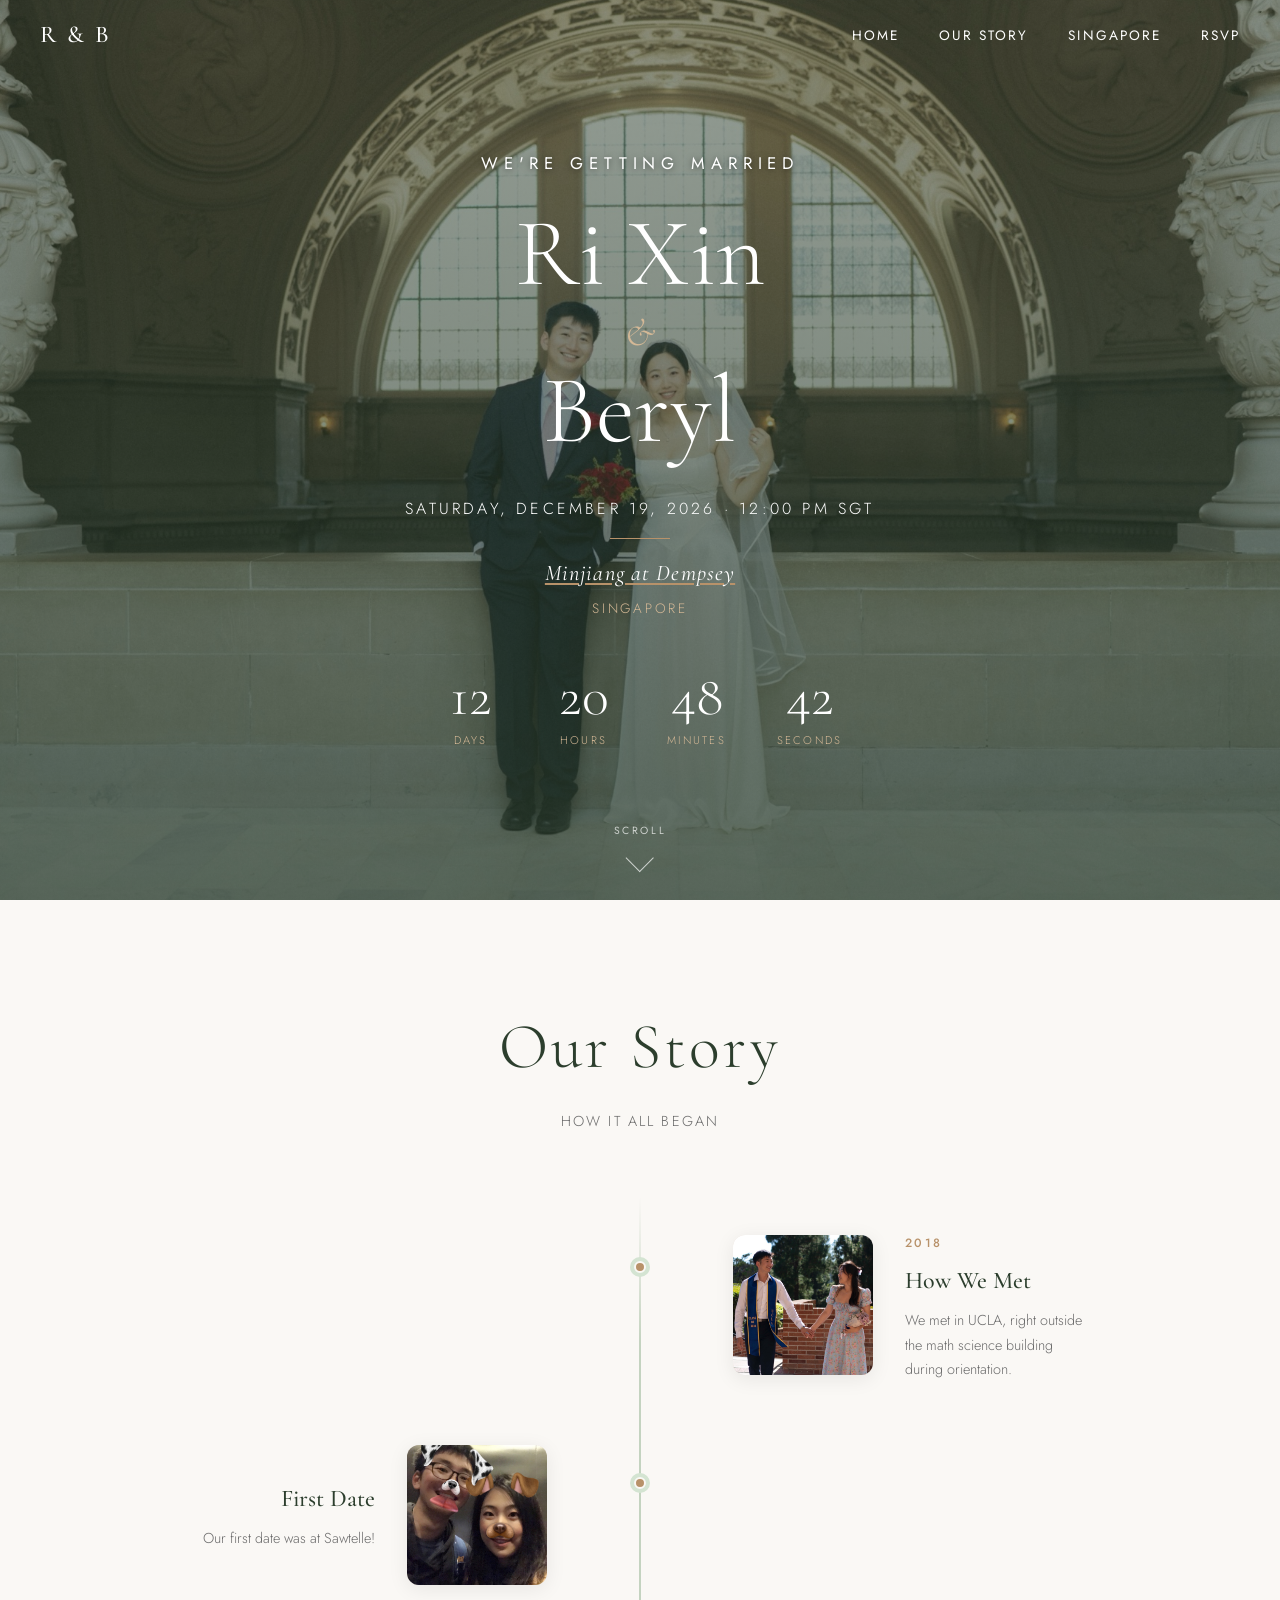
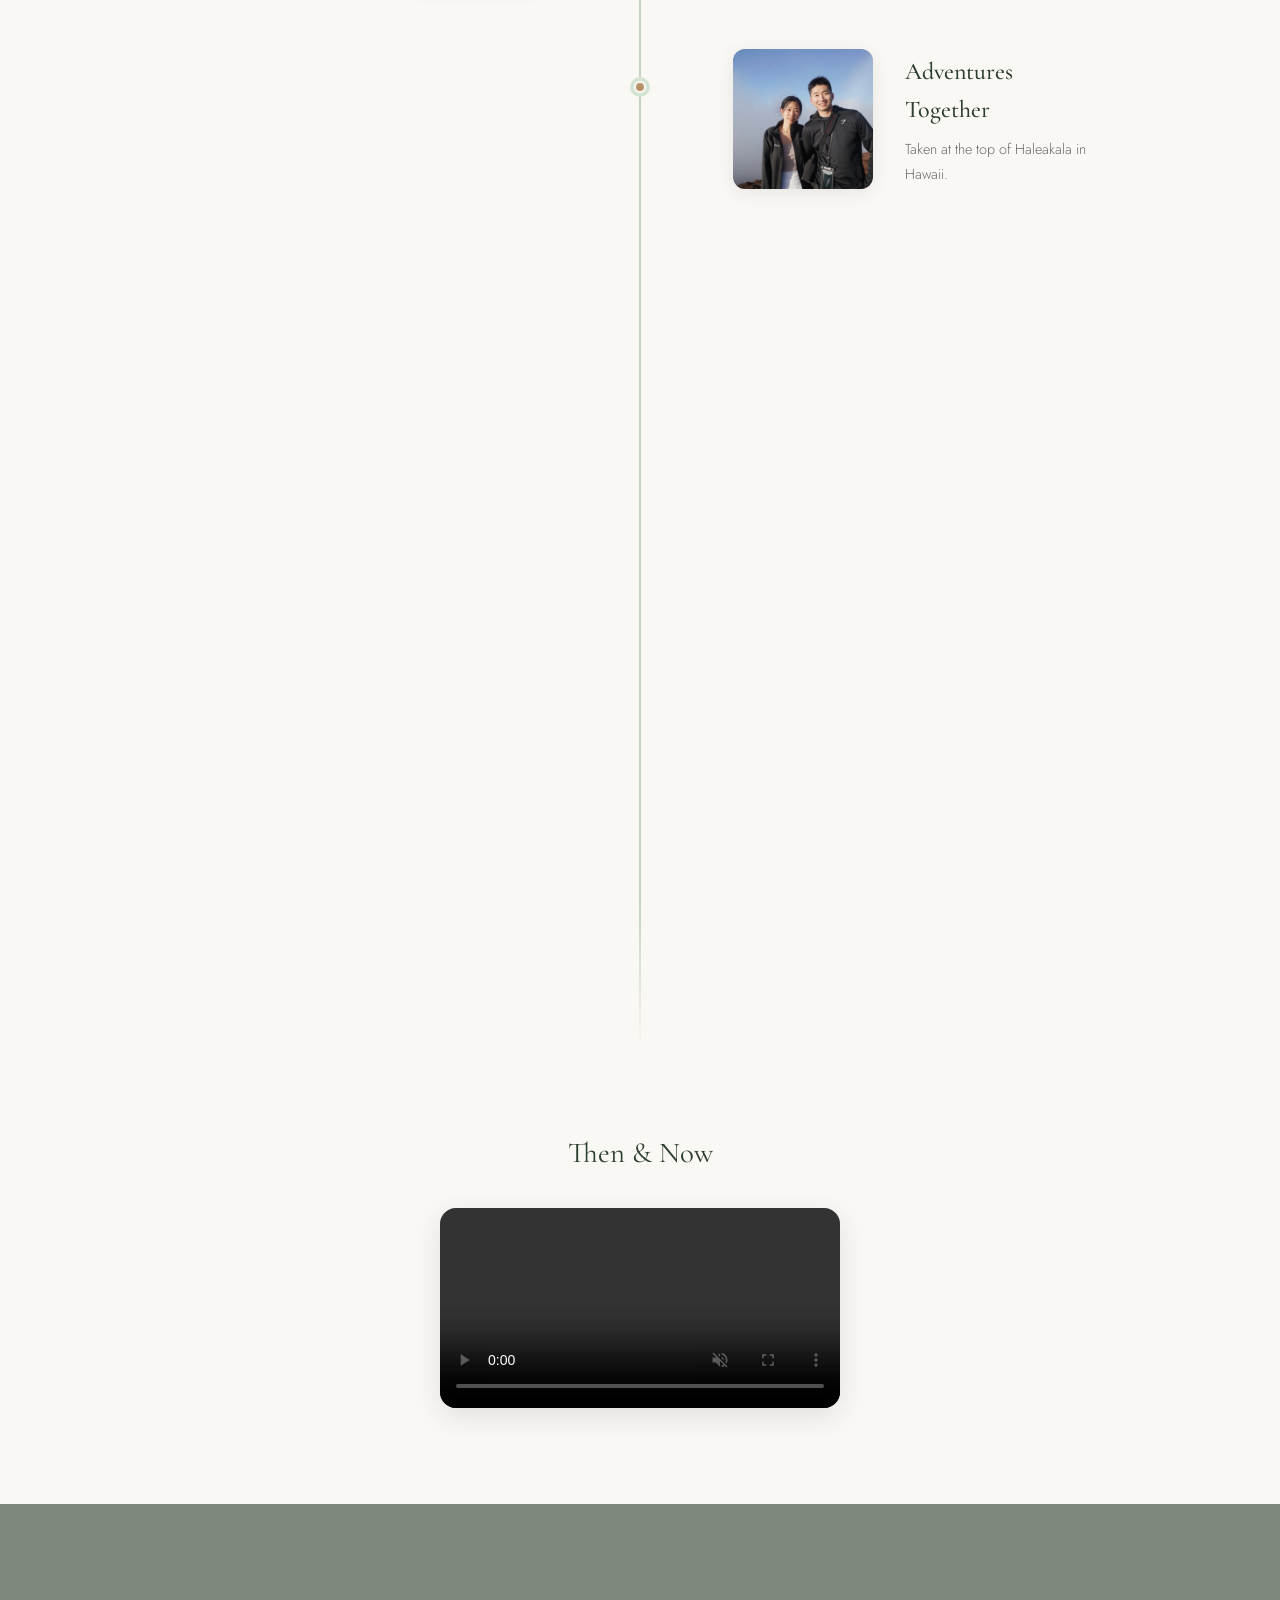
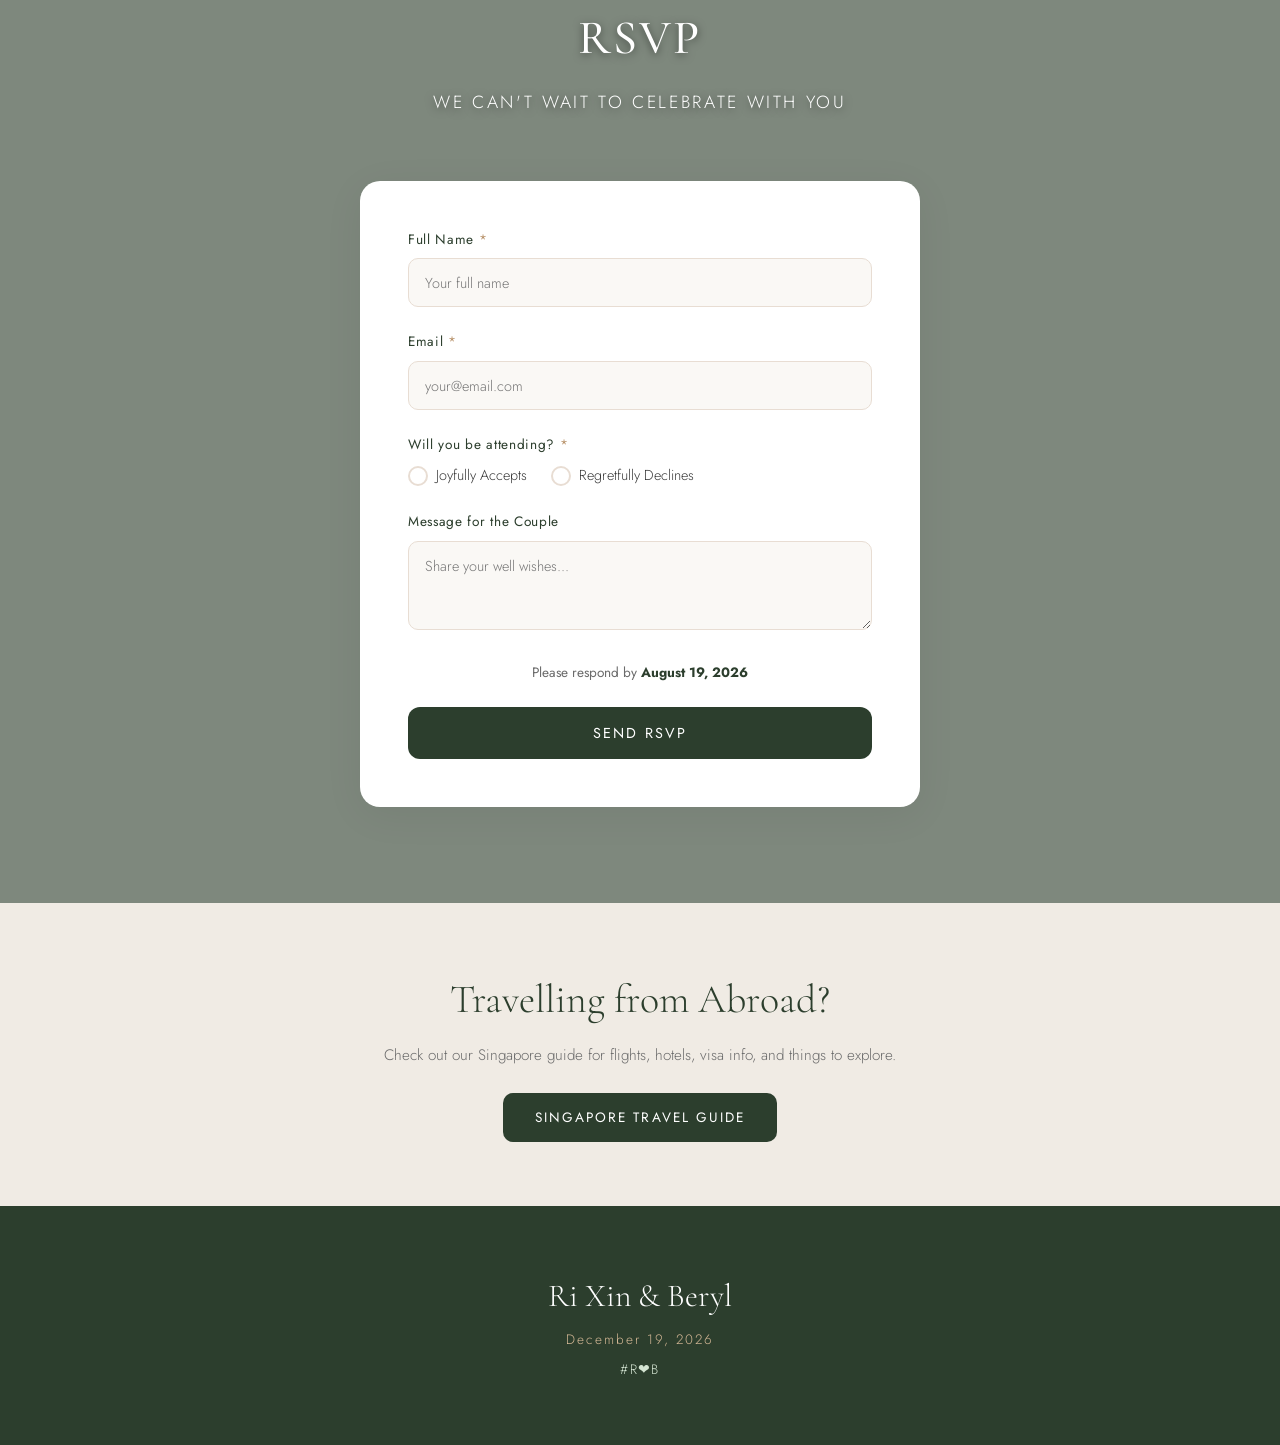
==== index.html @ 73881abf "Add Singapore travel guide page for international guests New dedicated guide page with getting there" ====
<!DOCTYPE html>
<html lang="en">
<head>
  <meta charset="UTF-8">
  <meta name="viewport" content="width=device-width, initial-scale=1.0">
  <title>R ❤ B</title>
  <meta name="description" content="Join us to celebrate our wedding on December 19, 2026 at Minjiang at Dempsey, Singapore.">
  <link rel="preconnect" href="https://fonts.googleapis.com">
  <link rel="preconnect" href="https://fonts.gstatic.com" crossorigin>
  <link href="https://fonts.googleapis.com/css2?family=Cormorant+Garamond:ital,wght@0,300;0,400;0,500;0,600;0,700;1,300;1,400;1,500&family=Jost:wght@300;400;500&display=swap" rel="stylesheet">
  <link rel="stylesheet" href="styles.css">
</head>
<body>

  <!-- Navigation -->
  <nav class="nav" id="nav">
    <div class="nav-inner">
      <a href="#hero" class="nav-logo">R &amp; B</a>
      <button class="nav-toggle" id="navToggle" aria-label="Toggle menu">
        <span></span><span></span><span></span>
      </button>
      <ul class="nav-links" id="navLinks">
        <li><a href="#hero">Home</a></li>
        <li><a href="#story">Our Story</a></li>
        <li><a href="singapore.html">Singapore</a></li>
        <li><a href="#rsvp">RSVP</a></li>
      </ul>
    </div>
  </nav>

  <!-- Section 1: Hero -->
  <section class="hero" id="hero">
    <div class="hero-bg"></div>
    <div class="hero-overlay"></div>
    <div class="hero-content">
      <p class="hero-subtitle fade-in">We're getting married</p>
      <h1 class="hero-names fade-in delay-1">
        <span class="name">Ri Xin</span>
        <span class="ampersand">&amp;</span>
        <span class="name">Beryl</span>
      </h1>
      <div class="hero-details fade-in delay-2">
        <p class="hero-date">Saturday, December 19, 2026 · 12:00 PM SGT</p>
        <div class="hero-divider"></div>
        <p class="hero-venue"><a href="https://maps.google.com/?q=Minjiang+at+Dempsey+Singapore" target="_blank" rel="noopener noreferrer">Minjiang at Dempsey</a></p>
        <p class="hero-location">Singapore</p>
      </div>
      <div class="countdown fade-in delay-3" id="countdown">
        <div class="countdown-item">
          <span class="countdown-number" id="days">000</span>
          <span class="countdown-label">Days</span>
        </div>
        <div class="countdown-item">
          <span class="countdown-number" id="hours">00</span>
          <span class="countdown-label">Hours</span>
        </div>
        <div class="countdown-item">
          <span class="countdown-number" id="minutes">00</span>
          <span class="countdown-label">Minutes</span>
        </div>
        <div class="countdown-item">
          <span class="countdown-number" id="seconds">00</span>
          <span class="countdown-label">Seconds</span>
        </div>
      </div>
    </div>
    <a href="#story" class="scroll-indicator" aria-label="Scroll down">
      <span class="scroll-text">Scroll</span>
      <span class="scroll-arrow"></span>
    </a>
  </section>

  <!-- Section 2: Our Story Timeline -->
  <section class="story" id="story">
    <div class="section-header">
      <h2 class="section-title reveal">Our Story</h2>
      <p class="section-subtitle reveal">How it all began</p>
    </div>

    <div class="timeline">
      <!-- Timeline Item 1 -->
      <div class="timeline-item reveal">
        <div class="timeline-dot"></div>
        <div class="timeline-content">
          <div class="timeline-photo">
            <div class="photo-placeholder">
              <a href="images/large/how-we-met.jpeg" class="lightbox-trigger"><img src="images/large/how-we-met.jpeg" alt="How we met at UCLA"></a>
              <span class="placeholder-text">Your Photo</span>
            </div>
          </div>
          <div class="timeline-text">
            <span class="timeline-date">2018</span>
            <h3>How We Met</h3>
            <p>We met in UCLA, right outside the math science building during orientation.</p>
          </div>
        </div>
      </div>

      <!-- Timeline Item 2 -->
      <div class="timeline-item reveal">
        <div class="timeline-dot"></div>
        <div class="timeline-content">
          <div class="timeline-photo">
            <div class="photo-placeholder">
              <a href="images/large/first-date.jpg" class="lightbox-trigger"><img src="images/large/first-date.jpg" alt="First date"></a>
              <span class="placeholder-text">Your Photo</span>
            </div>
          </div>
          <div class="timeline-text">
            <h3>First Date</h3>
            <p>Our first date was at Sawtelle!</p>
          </div>
        </div>
      </div>

      <!-- Timeline Item 3 -->
      <div class="timeline-item reveal">
        <div class="timeline-dot"></div>
        <div class="timeline-content">
          <div class="timeline-photo">
            <div class="photo-placeholder">
              <a href="images/large/adventures-together.jpg" class="lightbox-trigger"><img src="images/large/adventures-together.jpg" alt="Adventures together"></a>
              <span class="placeholder-text">Your Photo</span>
            </div>
          </div>
          <div class="timeline-text">
            <h3>Adventures Together</h3>
            <p>Taken at the top of Haleakala in Hawaii.</p>
          </div>
        </div>
      </div>

      <!-- Timeline Item 4 -->
      <div class="timeline-item reveal">
        <div class="timeline-dot"></div>
        <div class="timeline-content">
          <div class="timeline-photo">
            <div class="photo-placeholder">
              <a href="images/large/game-day.jpeg" class="lightbox-trigger"><img src="images/large/game-day.jpeg" alt="Game Day"></a>
              <span class="placeholder-text">Your Photo</span>
            </div>
          </div>
          <div class="timeline-text">
            <h3>Game Day</h3>
            <p>Go Bruins!</p>
          </div>
        </div>
      </div>

      <!-- Timeline Item 5 -->
      <div class="timeline-item reveal">
        <div class="timeline-dot"></div>
        <div class="timeline-content">
          <div class="timeline-photo">
            <div class="photo-placeholder">
              <a href="images/large/graduation.jpg" class="lightbox-trigger"><img src="images/large/graduation.jpg" alt="Graduation"></a>
              <span class="placeholder-text">Your Photo</span>
            </div>
          </div>
          <div class="timeline-text">
            <h3>Graduation</h3>
            <p>Dr Sui graduates with a PHD in Electrical Engineering <span class="hashtag">#girlboss</span> <span class="hashtag">#womeninstem</span></p>
          </div>
        </div>
      </div>

      <!-- Timeline Item 6 -->
      <div class="timeline-item reveal">
        <div class="timeline-dot"></div>
        <div class="timeline-content">
          <div class="timeline-photo">
            <div class="photo-placeholder">
              <a href="images/large/proposal.jpeg" class="lightbox-trigger"><img src="images/large/proposal.jpeg" alt="The proposal"></a>
              <span class="placeholder-text">Your Photo</span>
            </div>
          </div>
          <div class="timeline-text">
            <h3>The Proposal</h3>
            <p>Will you marry me!</p>
          </div>
        </div>
      </div>

      <!-- Timeline Item 7 -->
      <div class="timeline-item reveal">
        <div class="timeline-dot"></div>
        <div class="timeline-content">
          <div class="timeline-photo">
            <div class="photo-placeholder">
              <a href="images/large/celebration.jpg" class="lightbox-trigger"><img src="images/large/celebration.jpg" alt="Registration"></a>
              <span class="placeholder-text">Your Photo</span>
            </div>
          </div>
          <div class="timeline-text">
            <span class="timeline-date">2025</span>
            <h3>Registration</h3>
            <p>We had our registration in San Francisco and held a mini celebration with our friends!</p>
          </div>
        </div>
      </div>
    </div>

    <!-- Video Section -->
    <div class="video-section reveal">
      <h3 class="video-title">Then & Now</h3>
      <div class="video-container">
        <video controls playsinline muted autoplay preload="auto">
          <source src="videos/then_and_now_final_v2_web.mp4" type="video/mp4">
          Your browser does not support the video tag.
        </video>
      </div>
    </div>
  </section>

  <!-- Section 3: RSVP -->
  <section class="rsvp" id="rsvp">
    <div class="section-header">
      <h2 class="section-title reveal">RSVP</h2>
      <p class="section-subtitle reveal">We can't wait to celebrate with you</p>
    </div>

    <div class="rsvp-container reveal">
      <form id="rsvpForm" class="rsvp-form">
        <div class="form-group">
          <label for="name">Full Name <span class="required">*</span></label>
          <input type="text" id="name" name="name" required placeholder="Your full name">
        </div>

        <div class="form-group">
          <label for="email">Email <span class="required">*</span></label>
          <input type="email" id="email" name="email" required placeholder="your@email.com">
        </div>

        <div class="form-group">
          <label>Will you be attending? <span class="required">*</span></label>
          <div class="radio-group">
            <label class="radio-label">
              <input type="radio" name="attending" value="yes" required>
              <span class="radio-custom"></span>
              Joyfully Accepts
            </label>
            <label class="radio-label">
              <input type="radio" name="attending" value="no">
              <span class="radio-custom"></span>
              Regretfully Declines
            </label>
          </div>
        </div>

        <!-- Conditional fields shown when attending = yes -->
        <div class="conditional-fields" id="conditionalFields">
          <div class="form-group">
            <label>Will you be bringing a plus one?</label>
            <div class="radio-group">
              <label class="radio-label">
                <input type="radio" name="plusOne" value="yes">
                <span class="radio-custom"></span>
                Yes
              </label>
              <label class="radio-label">
                <input type="radio" name="plusOne" value="no" checked>
                <span class="radio-custom"></span>
                No
              </label>
            </div>
          </div>

          <div class="form-group plus-one-name" id="plusOneName" style="display: none;">
            <label for="plusOneNameInput">Plus One's Name</label>
            <input type="text" id="plusOneNameInput" name="plusOneName" placeholder="Their full name">
          </div>

          <div class="form-group">
            <label for="dietary">Dietary Restrictions</label>
            <select id="dietary" name="dietary">
              <option value="none">No restrictions</option>
              <option value="vegetarian">Vegetarian</option>
              <option value="vegan">Vegan</option>
              <option value="halal">Halal</option>
              <option value="gluten-free">Gluten-free</option>
              <option value="nut-allergy">Nut allergy</option>
              <option value="other">Other (please specify)</option>
            </select>
          </div>

          <div class="form-group" id="dietaryOther" style="display: none;">
            <label for="dietaryDetails">Please specify dietary requirements</label>
            <input type="text" id="dietaryDetails" name="dietaryDetails" placeholder="e.g. No shellfish">
          </div>

          <div class="form-group">
            <label for="plusOneDietary">Plus One's Dietary Restrictions</label>
            <select id="plusOneDietary" name="plusOneDietary" style="display: none;">
              <option value="none">No restrictions</option>
              <option value="vegetarian">Vegetarian</option>
              <option value="vegan">Vegan</option>
              <option value="halal">Halal</option>
              <option value="gluten-free">Gluten-free</option>
              <option value="nut-allergy">Nut allergy</option>
              <option value="other">Other (please specify)</option>
            </select>
          </div>
        </div>

        <div class="form-group">
          <label for="message">Message for the Couple</label>
          <textarea id="message" name="message" rows="3" placeholder="Share your well wishes..."></textarea>
        </div>

        <p class="rsvp-deadline">Please respond by <strong>August 19, 2026</strong></p>

        <button type="submit" class="btn-submit" id="submitBtn">
          <span class="btn-text">Send RSVP</span>
          <span class="btn-loading" style="display: none;">Sending...</span>
        </button>

        <div class="form-message" id="formMessage"></div>
      </form>
    </div>
  </section>

  <!-- Travel Guide CTA -->
  <section class="travel-cta">
    <div class="travel-cta-content">
      <h2 class="travel-cta-title">Travelling from Abroad?</h2>
      <p class="travel-cta-text">Check out our Singapore guide for flights, hotels, visa info, and things to explore.</p>
      <a href="singapore.html" class="travel-cta-btn">Singapore Travel Guide</a>
    </div>
  </section>

  <!-- Footer -->
  <footer class="footer">
    <div class="footer-content">
      <p class="footer-names">Ri Xin &amp; Beryl</p>
      <p class="footer-date">December 19, 2026</p>
      <p class="footer-hashtag">#R❤B</p>
    </div>
  </footer>

  <!-- Lightbox -->
  <div class="lightbox" id="lightbox">
    <button class="lightbox-close" aria-label="Close">&times;</button>
    <img class="lightbox-img" id="lightboxImg" src="" alt="">
  </div>

  <script src="script.js"></script>
</body>
</html>
---- styles.css ----
/* ============================================
   Wedding Website - Styles
   Palette: Warm cream, sage green, gold
   ============================================ */

:root {
  --cream: #faf8f5;
  --cream-dark: #f0ebe4;
  --sage: #8fae8b;
  --sage-dark: #6b8f66;
  --sage-light: #d4e4d2;
  --forest: #2c3e2d;
  --gold: #b8926a;
  --gold-light: #d4b896;
  --warm-beige: #e8ddd3;
  --text: #3a3a3a;
  --text-light: #6b6b6b;
  --white: #ffffff;
  --font-serif: 'Cormorant Garamond', Georgia, serif;
  --font-sans: 'Jost', 'Helvetica Neue', sans-serif;
}

/* Reset & Base */
*,
*::before,
*::after {
  margin: 0;
  padding: 0;
  box-sizing: border-box;
}

html {
  scroll-behavior: smooth;
  font-size: 16px;
}

body {
  font-family: var(--font-sans);
  color: var(--text);
  background-color: var(--cream);
  line-height: 1.6;
  -webkit-font-smoothing: antialiased;
  overflow-x: hidden;
}

img {
  max-width: 100%;
  height: auto;
  display: block;
}

a {
  text-decoration: none;
  color: inherit;
}

/* ============================================
   Navigation
   ============================================ */
.nav {
  position: fixed;
  top: 0;
  left: 0;
  right: 0;
  z-index: 1000;
  padding: 1rem 2rem;
  transition: all 0.4s ease;
}

.nav.scrolled {
  background: rgba(250, 248, 245, 0.95);
  backdrop-filter: blur(10px);
  box-shadow: 0 2px 20px rgba(0, 0, 0, 0.06);
  padding: 0.75rem 2rem;
}

.nav-inner {
  max-width: 1200px;
  margin: 0 auto;
  display: flex;
  justify-content: space-between;
  align-items: center;
}

.nav-logo {
  font-family: var(--font-serif);
  font-size: 1.5rem;
  font-weight: 500;
  letter-spacing: 0.1em;
  color: var(--white);
  transition: color 0.4s ease;
}

.nav.scrolled .nav-logo {
  color: var(--forest);
}

.nav-links {
  list-style: none;
  display: flex;
  gap: 2.5rem;
}

.nav-links a {
  font-family: var(--font-sans);
  font-size: 0.85rem;
  font-weight: 400;
  letter-spacing: 0.15em;
  text-transform: uppercase;
  color: var(--white);
  transition: color 0.3s ease;
  position: relative;
}

.nav-links a::after {
  content: '';
  position: absolute;
  bottom: -4px;
  left: 0;
  width: 0;
  height: 1px;
  background: var(--gold);
  transition: width 0.3s ease;
}

.nav-links a:hover::after {
  width: 100%;
}

.nav.scrolled .nav-links a {
  color: var(--forest);
}

.nav-toggle {
  display: none;
  background: none;
  border: none;
  cursor: pointer;
  padding: 0.5rem;
  flex-direction: column;
  gap: 5px;
}

.nav-toggle span {
  display: block;
  width: 24px;
  height: 2px;
  background: var(--white);
  transition: all 0.3s ease;
}

.nav.scrolled .nav-toggle span {
  background: var(--forest);
}

/* ============================================
   Hero Section
   ============================================ */
.hero {
  position: relative;
  min-height: 100vh;
  display: flex;
  flex-direction: column;
  justify-content: center;
  align-items: center;
  text-align: center;
  overflow: hidden;
}

.hero-bg {
  position: absolute;
  inset: 0;
  background: url('images/large/cover.jpg') center center / cover no-repeat;
  background-color: var(--forest);
  transform: scale(1.05);
  transition: transform 0.3s ease;
}

.hero-overlay {
  position: absolute;
  inset: 0;
  background: linear-gradient(
    to bottom,
    rgba(44, 62, 45, 0.5) 0%,
    rgba(44, 62, 45, 0.6) 50%,
    rgba(44, 62, 45, 0.75) 100%
  );
}

.hero-content {
  position: relative;
  z-index: 2;
  padding: 2rem;
  max-width: 800px;
}

.hero-subtitle {
  font-family: var(--font-sans);
  font-size: 1.05rem;
  font-weight: 400;
  letter-spacing: 0.35em;
  text-transform: uppercase;
  color: var(--white);
  text-shadow: 0 1px 6px rgba(0, 0, 0, 0.5);
  margin-bottom: 1.5rem;
}

.hero-names {
  font-family: var(--font-serif);
  font-weight: 300;
  color: var(--white);
  line-height: 1.1;
  margin-bottom: 2rem;
}

.hero-names .name {
  display: inline-block;
  font-size: clamp(3rem, 8vw, 6rem);
}

.hero-names .ampersand {
  display: block;
  font-size: clamp(1.5rem, 4vw, 2.5rem);
  font-style: italic;
  font-weight: 300;
  color: var(--gold-light);
  margin: 0.25rem 0;
}

.hero-details {
  margin-bottom: 3rem;
}

.hero-date {
  font-family: var(--font-sans);
  font-size: 1rem;
  font-weight: 300;
  letter-spacing: 0.2em;
  text-transform: uppercase;
  color: var(--white);
  margin-bottom: 1rem;
}

.hero-divider {
  width: 60px;
  height: 1px;
  background: var(--gold);
  margin: 1rem auto;
}

.hero-venue {
  font-family: var(--font-serif);
  font-size: 1.4rem;
  font-weight: 400;
  font-style: italic;
  color: var(--white);
  letter-spacing: 0.05em;
}

.hero-venue a {
  color: var(--white);
  text-decoration: underline;
  text-underline-offset: 3px;
  text-decoration-color: var(--gold);
  transition: text-decoration-color 0.3s ease;
}

.hero-venue a:hover {
  text-decoration-color: var(--white);
}

.hero-location {
  font-family: var(--font-sans);
  font-size: 0.85rem;
  font-weight: 300;
  letter-spacing: 0.2em;
  text-transform: uppercase;
  color: var(--gold-light);
  margin-top: 0.5rem;
}

/* Countdown */
.countdown {
  display: flex;
  justify-content: center;
  gap: 2rem;
}

.countdown-item {
  display: flex;
  flex-direction: column;
  align-items: center;
}

.countdown-number {
  font-family: var(--font-serif);
  font-size: clamp(2rem, 5vw, 3.5rem);
  font-weight: 300;
  color: var(--white);
  line-height: 1;
  min-width: 3ch;
}

.countdown-label {
  font-family: var(--font-sans);
  font-size: 0.7rem;
  font-weight: 300;
  letter-spacing: 0.2em;
  text-transform: uppercase;
  color: var(--gold-light);
  margin-top: 0.5rem;
}

/* Scroll Indicator */
.scroll-indicator {
  position: absolute;
  bottom: 2rem;
  left: 50%;
  transform: translateX(-50%);
  z-index: 2;
  display: flex;
  flex-direction: column;
  align-items: center;
  gap: 0.5rem;
  color: var(--white);
  opacity: 0.7;
  transition: opacity 0.3s ease;
}

.scroll-indicator:hover {
  opacity: 1;
}

.scroll-text {
  font-size: 0.65rem;
  letter-spacing: 0.25em;
  text-transform: uppercase;
}

.scroll-arrow {
  display: block;
  width: 20px;
  height: 20px;
  border-right: 1px solid var(--white);
  border-bottom: 1px solid var(--white);
  transform: rotate(45deg);
  animation: scrollBounce 2s ease-in-out infinite;
}

@keyframes scrollBounce {
  0%, 100% { transform: rotate(45deg) translateY(0); }
  50% { transform: rotate(45deg) translateY(6px); }
}

/* ============================================
   Fade-in Animations
   ============================================ */
.fade-in {
  opacity: 0;
  transform: translateY(20px);
  animation: fadeInUp 0.8s ease forwards;
}

.delay-1 { animation-delay: 0.3s; }
.delay-2 { animation-delay: 0.6s; }
.delay-3 { animation-delay: 0.9s; }

@keyframes fadeInUp {
  to {
    opacity: 1;
    transform: translateY(0);
  }
}

/* Scroll reveal */
.reveal {
  opacity: 0;
  transform: translateY(30px);
  transition: opacity 0.8s ease, transform 0.8s ease;
}

.reveal.visible {
  opacity: 1;
  transform: translateY(0);
}

/* ============================================
   Section Headers
   ============================================ */
.section-header {
  text-align: center;
  margin-bottom: 4rem;
}

.section-title {
  font-family: var(--font-serif);
  font-size: clamp(2.5rem, 5vw, 4rem);
  font-weight: 300;
  color: var(--forest);
  letter-spacing: 0.05em;
  margin-bottom: 0.75rem;
}

.section-subtitle {
  font-family: var(--font-sans);
  font-size: 0.9rem;
  font-weight: 300;
  letter-spacing: 0.15em;
  text-transform: uppercase;
  color: var(--text-light);
}

/* ============================================
   Our Story / Timeline
   ============================================ */
.story {
  padding: 6rem 2rem;
  background: var(--cream);
}

.timeline {
  position: relative;
  max-width: 900px;
  margin: 0 auto;
  padding: 2rem 0;
}

.timeline::before {
  content: '';
  position: absolute;
  top: 0;
  left: 50%;
  transform: translateX(-50%);
  width: 1px;
  height: 100%;
  background: linear-gradient(
    to bottom,
    transparent,
    var(--sage) 10%,
    var(--sage) 90%,
    transparent
  );
}

.timeline-item {
  position: relative;
  margin-bottom: 4rem;
}

.timeline-item:last-child {
  margin-bottom: 0;
}

.timeline-dot {
  position: absolute;
  top: 2rem;
  left: 50%;
  transform: translateX(-50%);
  width: 12px;
  height: 12px;
  background: var(--gold);
  border: 2px solid var(--cream);
  border-radius: 50%;
  z-index: 2;
  box-shadow: 0 0 0 4px var(--sage-light);
}

.timeline-content {
  display: flex;
  gap: 2rem;
  align-items: center;
  width: 45%;
}

.timeline-item:nth-child(odd) .timeline-content {
  margin-left: auto;
  padding-left: 3rem;
  flex-direction: row;
}

.timeline-item:nth-child(even) .timeline-content {
  margin-right: auto;
  padding-right: 3rem;
  flex-direction: row-reverse;
  text-align: right;
}

.timeline-photo {
  flex-shrink: 0;
  width: 140px;
  height: 140px;
}

.photo-placeholder {
  width: 100%;
  height: 100%;
  border-radius: 12px;
  overflow: hidden;
  position: relative;
  background: var(--warm-beige);
  display: flex;
  align-items: center;
  justify-content: center;
  box-shadow: 0 4px 20px rgba(0, 0, 0, 0.08);
}

.photo-placeholder a {
  display: block;
  width: 100%;
  height: 100%;
}

.photo-placeholder img {
  width: 100%;
  height: 100%;
  object-fit: cover;
  transition: transform 0.3s ease;
}

.photo-placeholder a:hover img {
  transform: scale(1.05);
}

.photo-placeholder.no-image {
  border: 2px dashed var(--sage);
}

.placeholder-text {
  position: absolute;
  font-family: var(--font-sans);
  font-size: 0.75rem;
  color: var(--text-light);
  letter-spacing: 0.1em;
  text-transform: uppercase;
}

.photo-placeholder img + .placeholder-text,
.photo-placeholder a + .placeholder-text {
  display: none;
}

.photo-placeholder.no-image .placeholder-text {
  display: block;
}

.timeline-text {
  flex: 1;
}

.hashtag {
  display: inline-block;
  font-family: var(--font-sans);
  font-size: 0.8rem;
  font-weight: 500;
  color: var(--gold);
  background: rgba(191, 161, 100, 0.1);
  padding: 0.15rem 0.5rem;
  border-radius: 20px;
  letter-spacing: 0.02em;
  margin-top: 0.25rem;
}

.timeline-date {
  display: inline-block;
  font-family: var(--font-sans);
  font-size: 0.75rem;
  font-weight: 500;
  letter-spacing: 0.2em;
  text-transform: uppercase;
  color: var(--gold);
  margin-bottom: 0.5rem;
}

.timeline-text h3 {
  font-family: var(--font-serif);
  font-size: 1.5rem;
  font-weight: 500;
  color: var(--forest);
  margin-bottom: 0.5rem;
}

.timeline-text p {
  font-size: 0.9rem;
  font-weight: 300;
  color: var(--text-light);
  line-height: 1.7;
}

/* ============================================
   Video Section
   ============================================ */
.video-section {
  max-width: 700px;
  margin: 5rem auto 0;
  text-align: center;
}

.video-title {
  font-family: var(--font-serif);
  font-size: 1.8rem;
  font-weight: 400;
  color: var(--forest);
  margin-bottom: 2rem;
}

.video-container {
  position: relative;
  max-width: 400px;
  margin: 0 auto;
  background: var(--warm-beige);
  border-radius: 16px;
  overflow: hidden;
  box-shadow: 0 8px 30px rgba(0, 0, 0, 0.1);
}

.video-container video {
  display: block;
  width: 100%;
  height: auto;
  border: none;
}

.video-container iframe {
  position: absolute;
  top: 0;
  left: 0;
  width: 100%;
  height: 100%;
  border: none;
}

.video-placeholder {
  position: absolute;
  inset: 0;
  display: flex;
  flex-direction: column;
  align-items: center;
  justify-content: center;
  color: var(--text-light);
}

.play-button {
  width: 70px;
  height: 70px;
  border-radius: 50%;
  background: var(--gold);
  display: flex;
  align-items: center;
  justify-content: center;
  margin-bottom: 1rem;
  color: var(--white);
  box-shadow: 0 4px 15px rgba(184, 146, 106, 0.4);
}

.play-button svg {
  width: 24px;
  height: 24px;
  margin-left: 3px;
}

.video-placeholder p {
  font-size: 0.85rem;
  letter-spacing: 0.1em;
}

/* ============================================
   RSVP Section
   ============================================ */
.rsvp {
  position: relative;
  padding: 6rem 2rem;
  background: url('images/large/backdrop.jpg') center center / cover no-repeat fixed;
}

.rsvp::before {
  content: '';
  position: absolute;
  inset: 0;
  background: rgba(44, 62, 45, 0.6);
}

.rsvp .section-header {
  position: relative;
  z-index: 1;
}

.rsvp .section-header .section-title,
.rsvp .section-header .section-subtitle {
  color: var(--white);
  text-shadow: 0 2px 8px rgba(0, 0, 0, 0.5);
}

.rsvp .section-header .section-title {
  font-size: 3rem;
  font-weight: 500;
}

.rsvp .section-header .section-subtitle {
  font-size: 1.1rem;
  letter-spacing: 0.15em;
}

.rsvp-container {
  position: relative;
  z-index: 1;
  max-width: 560px;
  margin: 0 auto;
  background: var(--white);
  border-radius: 20px;
  padding: 3rem;
  box-shadow: 0 8px 40px rgba(0, 0, 0, 0.06);
}

.form-group {
  margin-bottom: 1.5rem;
}

.form-group label {
  display: block;
  font-family: var(--font-sans);
  font-size: 0.85rem;
  font-weight: 400;
  letter-spacing: 0.05em;
  color: var(--forest);
  margin-bottom: 0.5rem;
}

.required {
  color: var(--gold);
}

.form-group input[type="text"],
.form-group input[type="email"],
.form-group select,
.form-group textarea {
  width: 100%;
  padding: 0.85rem 1rem;
  font-family: var(--font-sans);
  font-size: 0.9rem;
  font-weight: 300;
  color: var(--text);
  background: var(--cream);
  border: 1.5px solid var(--warm-beige);
  border-radius: 10px;
  outline: none;
  transition: border-color 0.3s ease, box-shadow 0.3s ease;
}

.form-group input:focus,
.form-group select:focus,
.form-group textarea:focus {
  border-color: var(--sage);
  box-shadow: 0 0 0 3px rgba(143, 174, 139, 0.15);
}

.form-group textarea {
  resize: vertical;
  min-height: 80px;
}

.form-group select {
  appearance: none;
  background-image: url("data:image/svg+xml,%3Csvg xmlns='http://www.w3.org/2000/svg' width='12' height='8'%3E%3Cpath d='M1 1l5 5 5-5' stroke='%236b6b6b' stroke-width='1.5' fill='none' stroke-linecap='round'/%3E%3C/svg%3E");
  background-repeat: no-repeat;
  background-position: right 1rem center;
  padding-right: 2.5rem;
  cursor: pointer;
}

/* Radio buttons */
.radio-group {
  display: flex;
  gap: 1.5rem;
  margin-top: 0.25rem;
}

.radio-label {
  display: flex !important;
  align-items: center;
  gap: 0.5rem;
  cursor: pointer;
  font-size: 0.9rem !important;
  font-weight: 300 !important;
  color: var(--text) !important;
  letter-spacing: 0 !important;
  margin-bottom: 0 !important;
}

.radio-label input[type="radio"] {
  display: none;
}

.radio-custom {
  width: 20px;
  height: 20px;
  border-radius: 50%;
  border: 2px solid var(--warm-beige);
  position: relative;
  transition: border-color 0.3s ease;
  flex-shrink: 0;
}

.radio-label input[type="radio"]:checked + .radio-custom {
  border-color: var(--sage-dark);
}

.radio-label input[type="radio"]:checked + .radio-custom::after {
  content: '';
  position: absolute;
  top: 50%;
  left: 50%;
  transform: translate(-50%, -50%);
  width: 10px;
  height: 10px;
  border-radius: 50%;
  background: var(--sage-dark);
}

/* Conditional fields */
.conditional-fields {
  display: none;
  animation: slideDown 0.4s ease;
}

.conditional-fields.show {
  display: block;
}

@keyframes slideDown {
  from {
    opacity: 0;
    transform: translateY(-10px);
  }
  to {
    opacity: 1;
    transform: translateY(0);
  }
}

.rsvp-deadline {
  text-align: center;
  font-size: 0.85rem;
  color: var(--text-light);
  margin-bottom: 1.5rem;
}

.rsvp-deadline strong {
  color: var(--forest);
}

/* Submit button */
.btn-submit {
  width: 100%;
  padding: 1rem;
  font-family: var(--font-sans);
  font-size: 0.9rem;
  font-weight: 400;
  letter-spacing: 0.15em;
  text-transform: uppercase;
  color: var(--white);
  background: var(--forest);
  border: none;
  border-radius: 12px;
  cursor: pointer;
  transition: background 0.3s ease, transform 0.15s ease;
}

.btn-submit:hover {
  background: var(--sage-dark);
}

.btn-submit:active {
  transform: scale(0.98);
}

.btn-submit:disabled {
  opacity: 0.6;
  cursor: not-allowed;
}

/* Form messages */
.form-message {
  text-align: center;
  margin-top: 1rem;
  font-size: 0.9rem;
  font-weight: 400;
  display: none;
}

.form-message.success {
  display: block;
  color: var(--sage-dark);
}

.form-message.error {
  display: block;
  color: #c0392b;
}

/* ============================================
   RSVP Success Animation
   ============================================ */
.rsvp-success {
  text-align: center;
  padding: 2rem 0;
  animation: fadeInUp 0.6s ease forwards;
}

.success-title {
  font-family: var(--font-serif);
  font-size: 2rem;
  font-weight: 400;
  color: var(--forest);
  margin-bottom: 0.75rem;
}

.success-text {
  font-family: var(--font-sans);
  font-size: 1rem;
  font-weight: 300;
  color: var(--text-light);
  line-height: 1.8;
}

.heart-container {
  margin-bottom: 1.5rem;
}

.heart {
  width: 60px;
  height: 60px;
  margin: 0 auto;
  position: relative;
  animation: heartBeat 1.2s ease-in-out infinite;
}

.heart::before,
.heart::after {
  content: '';
  position: absolute;
  width: 30px;
  height: 48px;
  background: var(--gold);
  border-radius: 30px 30px 0 0;
}

.heart::before {
  left: 30px;
  transform: rotate(-45deg);
  transform-origin: 0 100%;
}

.heart::after {
  left: 0;
  transform: rotate(45deg);
  transform-origin: 100% 100%;
}

@keyframes heartBeat {
  0%, 100% { transform: scale(1); }
  15% { transform: scale(1.25); }
  30% { transform: scale(1); }
  45% { transform: scale(1.15); }
  60% { transform: scale(1); }
}

.heart.heart-sad::before,
.heart.heart-sad::after {
  background: var(--sage);
}

.heart.heart-sad {
  animation: heartBeatSad 2s ease-in-out infinite;
}

@keyframes heartBeatSad {
  0%, 100% { transform: scale(1); }
  50% { transform: scale(0.9); }
}

/* ============================================
   Travel Guide CTA
   ============================================ */
.travel-cta {
  padding: 4rem 2rem;
  text-align: center;
  background: var(--cream-dark);
}

.travel-cta-content {
  max-width: 550px;
  margin: 0 auto;
}

.travel-cta-title {
  font-family: var(--font-serif);
  font-size: clamp(1.8rem, 4vw, 2.5rem);
  font-weight: 300;
  color: var(--forest);
  margin-bottom: 0.75rem;
}

.travel-cta-text {
  font-family: var(--font-sans);
  font-size: 0.95rem;
  font-weight: 300;
  color: var(--text-light);
  line-height: 1.7;
  margin-bottom: 1.5rem;
}

.travel-cta-btn {
  display: inline-block;
  padding: 0.85rem 2rem;
  font-family: var(--font-sans);
  font-size: 0.85rem;
  font-weight: 400;
  letter-spacing: 0.15em;
  text-transform: uppercase;
  color: var(--white);
  background: var(--forest);
  border-radius: 10px;
  transition: background 0.3s ease, transform 0.15s ease;
}

.travel-cta-btn:hover {
  background: var(--sage-dark);
  transform: translateY(-2px);
}

/* ============================================
   Footer
   ============================================ */
.footer {
  padding: 4rem 2rem;
  text-align: center;
  background: var(--forest);
  color: var(--white);
}

.footer-names {
  font-family: var(--font-serif);
  font-size: 2rem;
  font-weight: 300;
  margin-bottom: 0.5rem;
}

.footer-date {
  font-family: var(--font-sans);
  font-size: 0.85rem;
  font-weight: 300;
  letter-spacing: 0.15em;
  color: var(--gold-light);
  margin-bottom: 0.5rem;
}

.footer-hashtag {
  font-family: var(--font-sans);
  font-size: 0.85rem;
  font-weight: 300;
  letter-spacing: 0.1em;
  color: var(--sage-light);
}

/* ============================================
   Mobile Responsive
   ============================================ */
@media (max-width: 768px) {
  /* Nav */
  .nav-toggle {
    display: flex;
  }

  .nav-links {
    position: fixed;
    top: 0;
    right: -100%;
    width: 280px;
    height: 100vh;
    background: var(--cream);
    flex-direction: column;
    justify-content: center;
    align-items: center;
    gap: 2rem;
    transition: right 0.4s ease;
    box-shadow: -5px 0 30px rgba(0, 0, 0, 0.1);
  }

  .nav-links.open {
    right: 0;
  }

  .nav-links a {
    color: var(--forest) !important;
    font-size: 1rem;
  }

  /* Hero */
  .hero-names .name {
    font-size: clamp(2.5rem, 12vw, 4rem);
  }

  .countdown {
    gap: 1rem;
  }

  .countdown-number {
    font-size: clamp(1.8rem, 8vw, 2.5rem);
  }

  /* Timeline */
  .timeline::before {
    left: 20px;
  }

  .timeline-dot {
    left: 20px;
    top: 0;
  }

  .timeline-content {
    width: 100% !important;
    margin-left: 0 !important;
    margin-right: 0 !important;
    padding-left: 50px !important;
    padding-right: 0 !important;
    flex-direction: column !important;
    text-align: left !important;
  }

  .timeline-photo {
    width: 100%;
    aspect-ratio: 1 / 1;
    height: auto;
  }

  .timeline-item {
    margin-bottom: 3rem;
  }

  /* Video */
  .video-section {
    margin-top: 3rem;
  }

  .video-container {
    border-radius: 12px;
  }

  /* RSVP */
  .rsvp-container {
    padding: 2rem 1.5rem;
    border-radius: 16px;
  }

  .radio-group {
    flex-direction: column;
    gap: 0.75rem;
  }

  /* Story section */
  .story {
    padding: 4rem 1.5rem;
  }

  .rsvp {
    padding: 4rem 1.5rem;
  }

  .section-header {
    margin-bottom: 3rem;
  }
}

@media (max-width: 480px) {
  .hero-subtitle {
    font-size: 0.75rem;
  }

  .hero-date {
    font-size: 0.85rem;
  }

  .hero-venue {
    font-size: 1.2rem;
  }

  .countdown {
    gap: 0.75rem;
  }

  .countdown-label {
    font-size: 0.6rem;
  }
}

/* Reduce motion for accessibility */
@media (prefers-reduced-motion: reduce) {
  .fade-in,
  .reveal {
    animation: none;
    transition: none;
    opacity: 1;
    transform: none;
  }

  .scroll-arrow {
    animation: none;
  }

  html {
    scroll-behavior: auto;
  }
}

/* ============================================
   Lightbox
   ============================================ */
.lightbox {
  display: none;
  position: fixed;
  inset: 0;
  z-index: 9999;
  background: rgba(0, 0, 0, 0.9);
  align-items: center;
  justify-content: center;
  cursor: pointer;
}

.lightbox.active {
  display: flex;
}

.lightbox-img {
  max-width: 90vw;
  max-height: 90vh;
  object-fit: contain;
  border-radius: 4px;
}

.lightbox-close {
  position: absolute;
  top: 1rem;
  right: 1.5rem;
  background: none;
  border: none;
  color: var(--white);
  font-size: 2.5rem;
  cursor: pointer;
  line-height: 1;
  opacity: 0.8;
  transition: opacity 0.2s ease;
}

.lightbox-close:hover {
  opacity: 1;
}
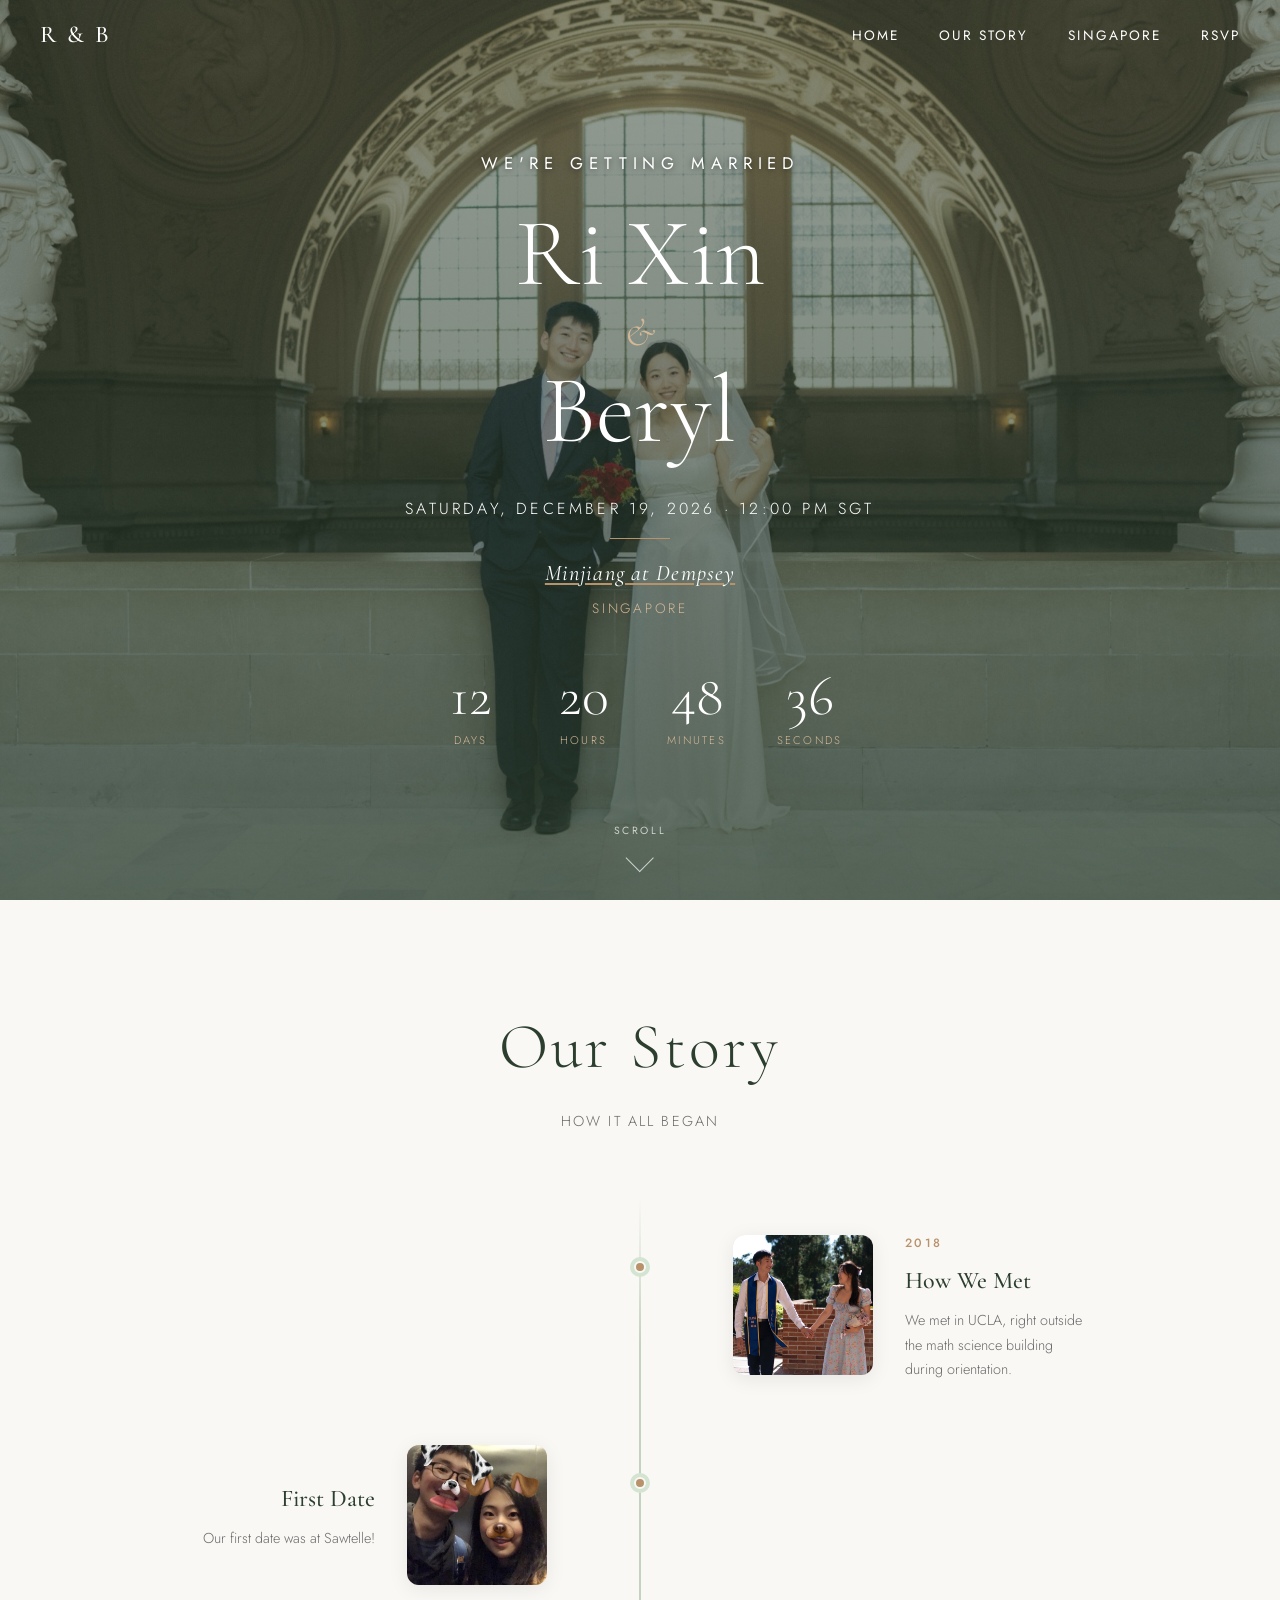
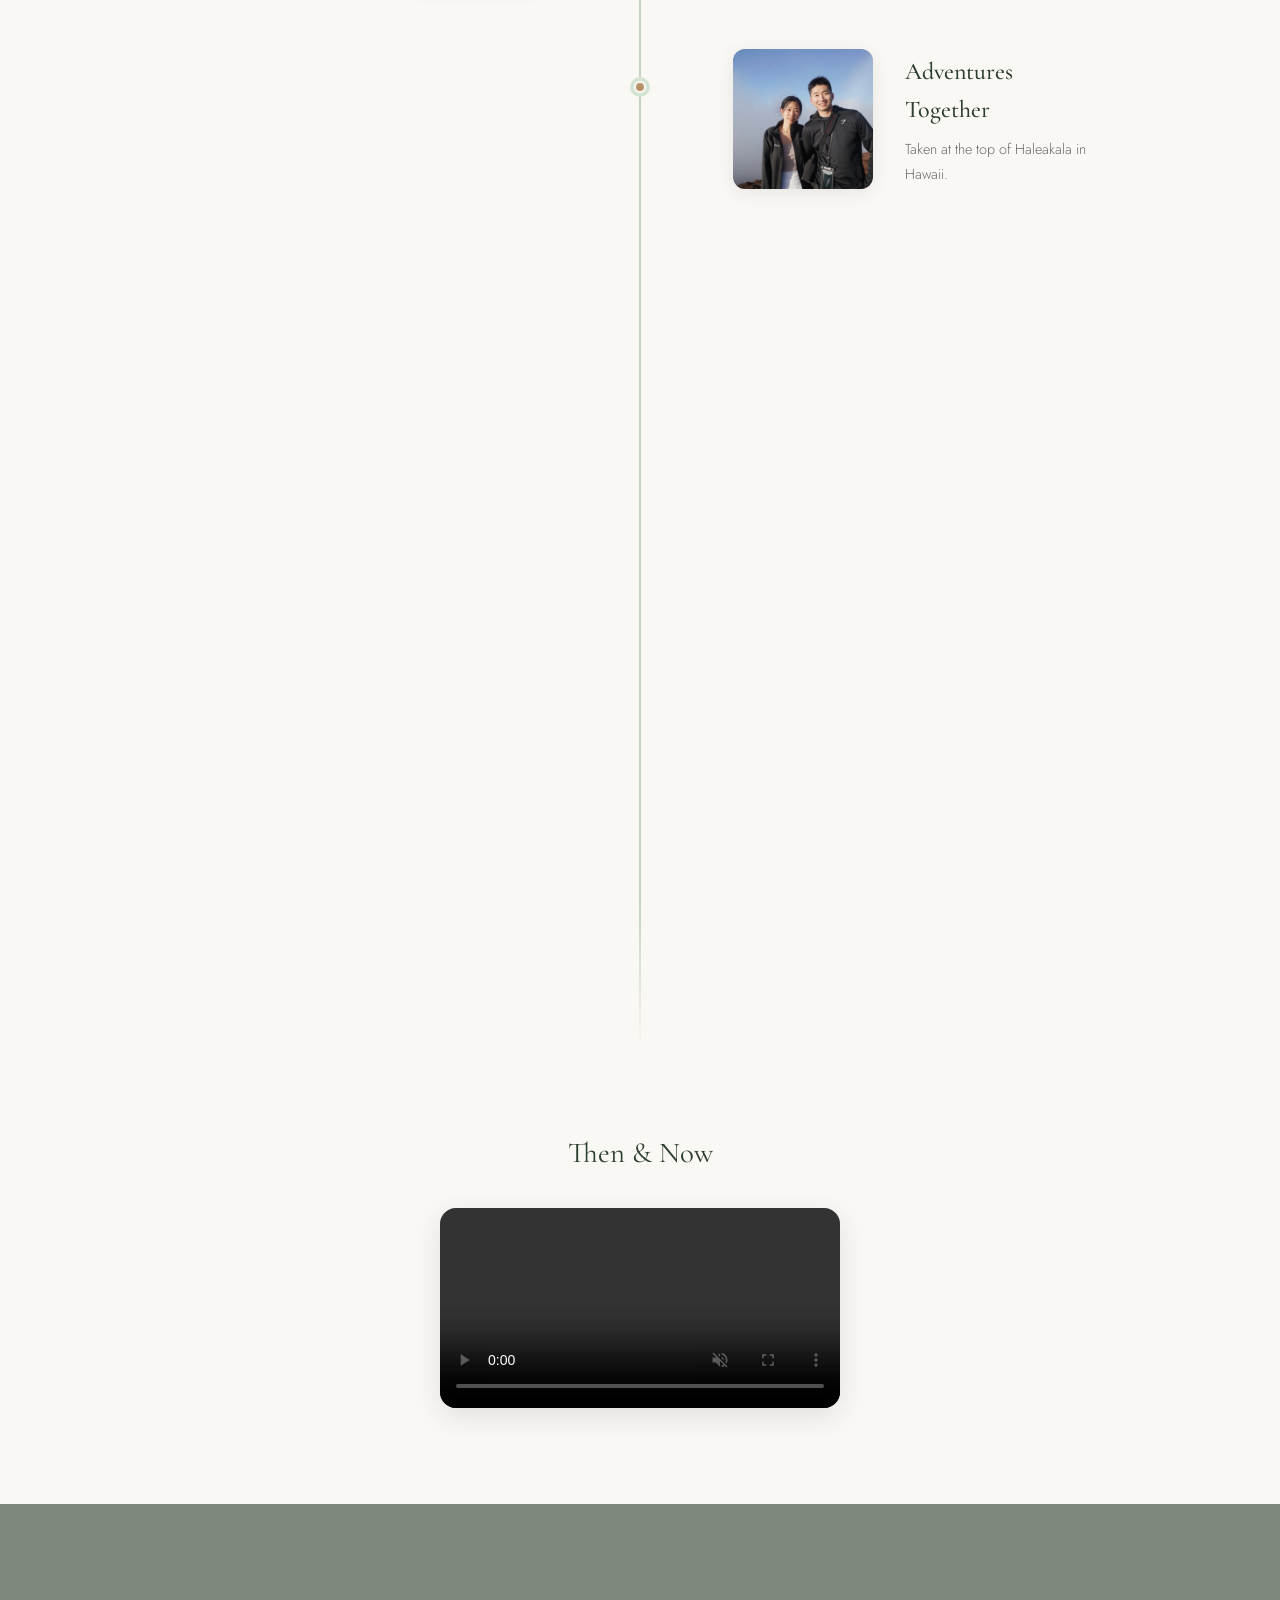
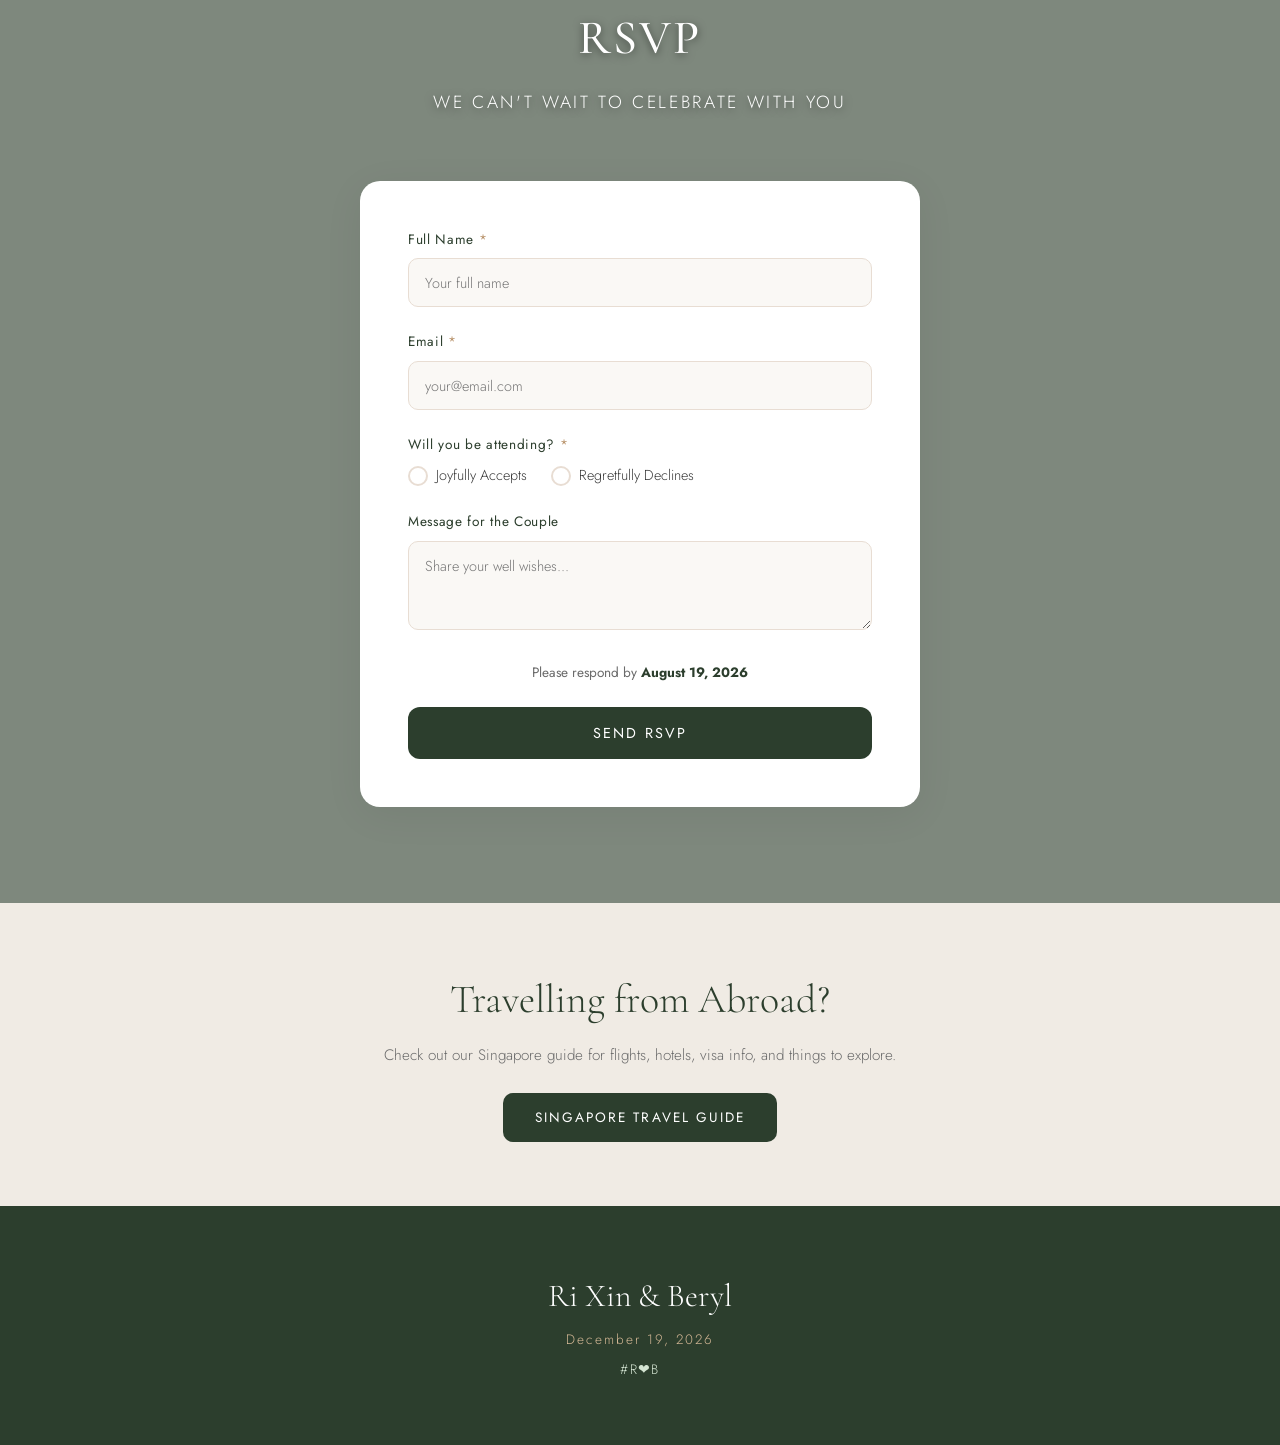
==== commit 4c8f7b95: "Improve SEO: add OG tags, structured data, sitemap, and semantic HTML Add Open Graph and Twitter Car" ====
--- a/index.html
+++ b/index.html
@@ -3,15 +3,54 @@
 <head>
   <meta charset="UTF-8">
   <meta name="viewport" content="width=device-width, initial-scale=1.0">
-  <title>R ❤ B</title>
-  <meta name="description" content="Join us to celebrate our wedding on December 19, 2026 at Minjiang at Dempsey, Singapore.">
+  <title>Ri Xin & Beryl's Wedding | December 19, 2026 | Singapore</title>
+  <meta name="description" content="Join us to celebrate our wedding on December 19, 2026 at Minjiang at Dempsey, Singapore. RSVP and find all the details here.">
+  <link rel="canonical" href="https://rexandberyl2026.com/">
+  <!-- Open Graph -->
+  <meta property="og:title" content="Ri Xin & Beryl's Wedding">
+  <meta property="og:description" content="Join us to celebrate our wedding on December 19, 2026 at Minjiang at Dempsey, Singapore.">
+  <meta property="og:image" content="https://rexandberyl2026.com/images/large/cover.jpg">
+  <meta property="og:url" content="https://rexandberyl2026.com/">
+  <meta property="og:type" content="website">
+  <!-- Twitter Card -->
+  <meta name="twitter:card" content="summary_large_image">
+  <meta name="twitter:title" content="Ri Xin & Beryl's Wedding">
+  <meta name="twitter:description" content="December 19, 2026 at Minjiang at Dempsey, Singapore">
+  <meta name="twitter:image" content="https://rexandberyl2026.com/images/large/cover.jpg">
+  <!-- Favicon -->
+  <link rel="icon" href="data:image/svg+xml,<svg xmlns='http://www.w3.org/2000/svg' viewBox='0 0 100 100'><text y='.9em' font-size='90'>💍</text></svg>">
   <link rel="preconnect" href="https://fonts.googleapis.com">
   <link rel="preconnect" href="https://fonts.gstatic.com" crossorigin>
   <link href="https://fonts.googleapis.com/css2?family=Cormorant+Garamond:ital,wght@0,300;0,400;0,500;0,600;0,700;1,300;1,400;1,500&family=Jost:wght@300;400;500&display=swap" rel="stylesheet">
   <link rel="stylesheet" href="styles.css">
+  <!-- Structured Data -->
+  <script type="application/ld+json">
+  {
+    "@context": "https://schema.org",
+    "@type": "Event",
+    "name": "Ri Xin & Beryl's Wedding",
+    "startDate": "2026-12-19T12:00:00+08:00",
+    "eventAttendanceMode": "https://schema.org/OfflineEventAttendanceMode",
+    "eventStatus": "https://schema.org/EventScheduled",
+    "location": {
+      "@type": "Place",
+      "name": "Minjiang at Dempsey",
+      "address": {
+        "@type": "PostalAddress",
+        "streetAddress": "7A Dempsey Road",
+        "addressLocality": "Singapore",
+        "postalCode": "249684",
+        "addressCountry": "SG"
+      }
+    },
+    "description": "Join us to celebrate our wedding on December 19, 2026 at Minjiang at Dempsey, Singapore.",
+    "image": "https://rexandberyl2026.com/images/large/cover.jpg"
+  }
+  </script>
 </head>
 <body>
 
+  <main>
   <!-- Navigation -->
   <nav class="nav" id="nav">
     <div class="nav-inner">
@@ -328,6 +367,8 @@
     </div>
   </section>
 
+  </main>
+
   <!-- Footer -->
   <footer class="footer">
     <div class="footer-content">
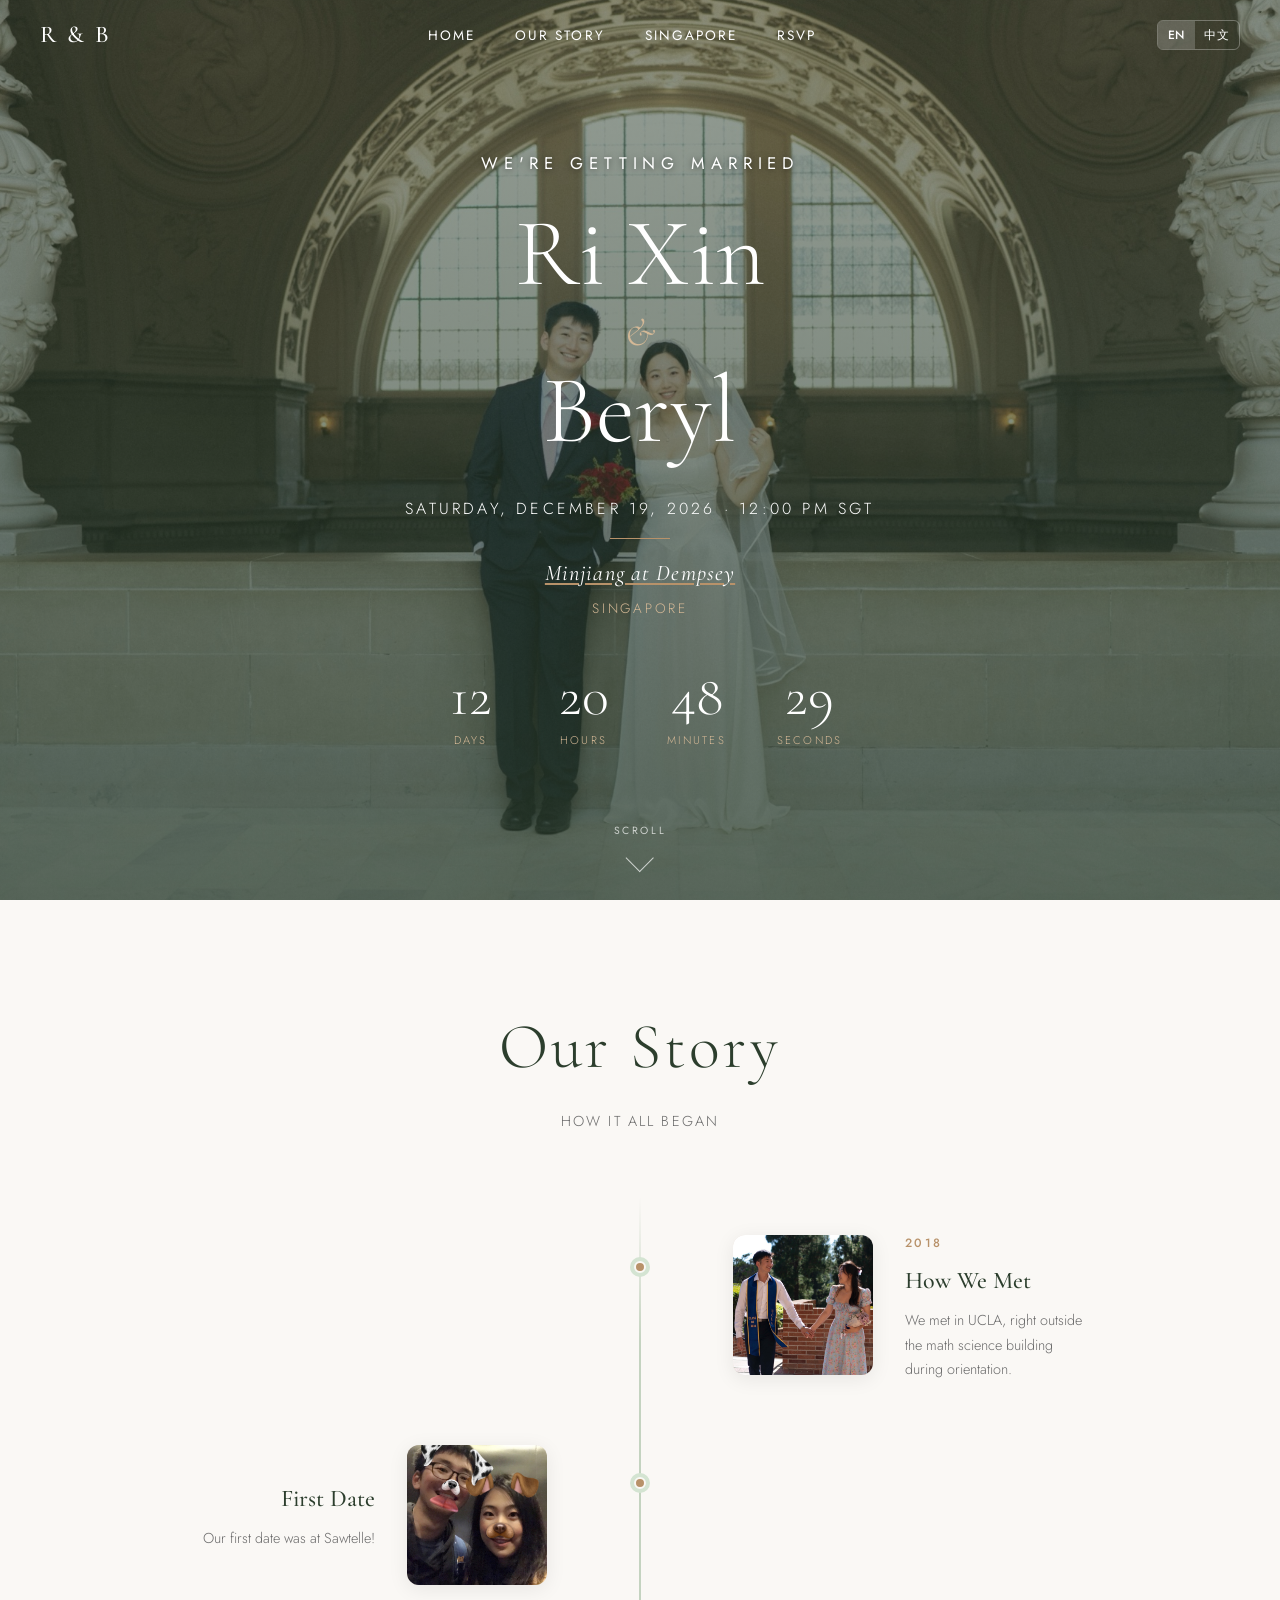
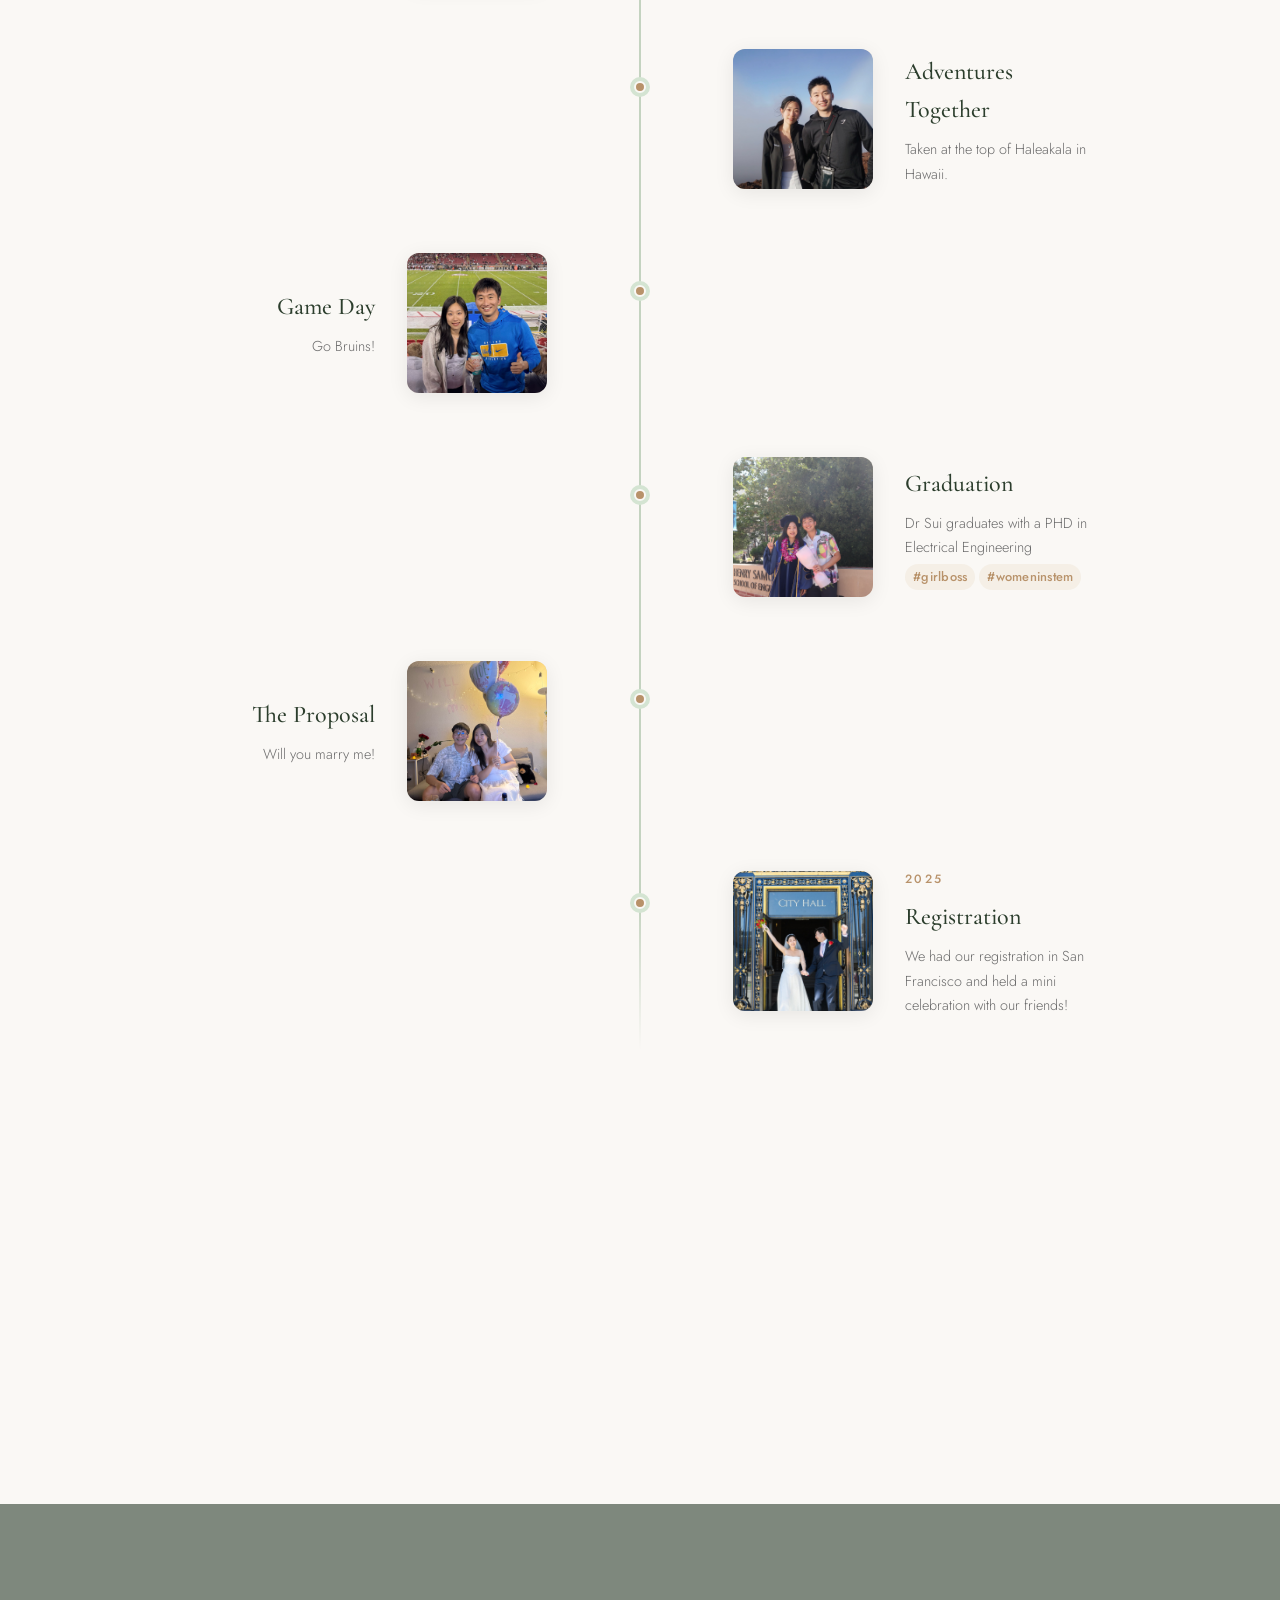
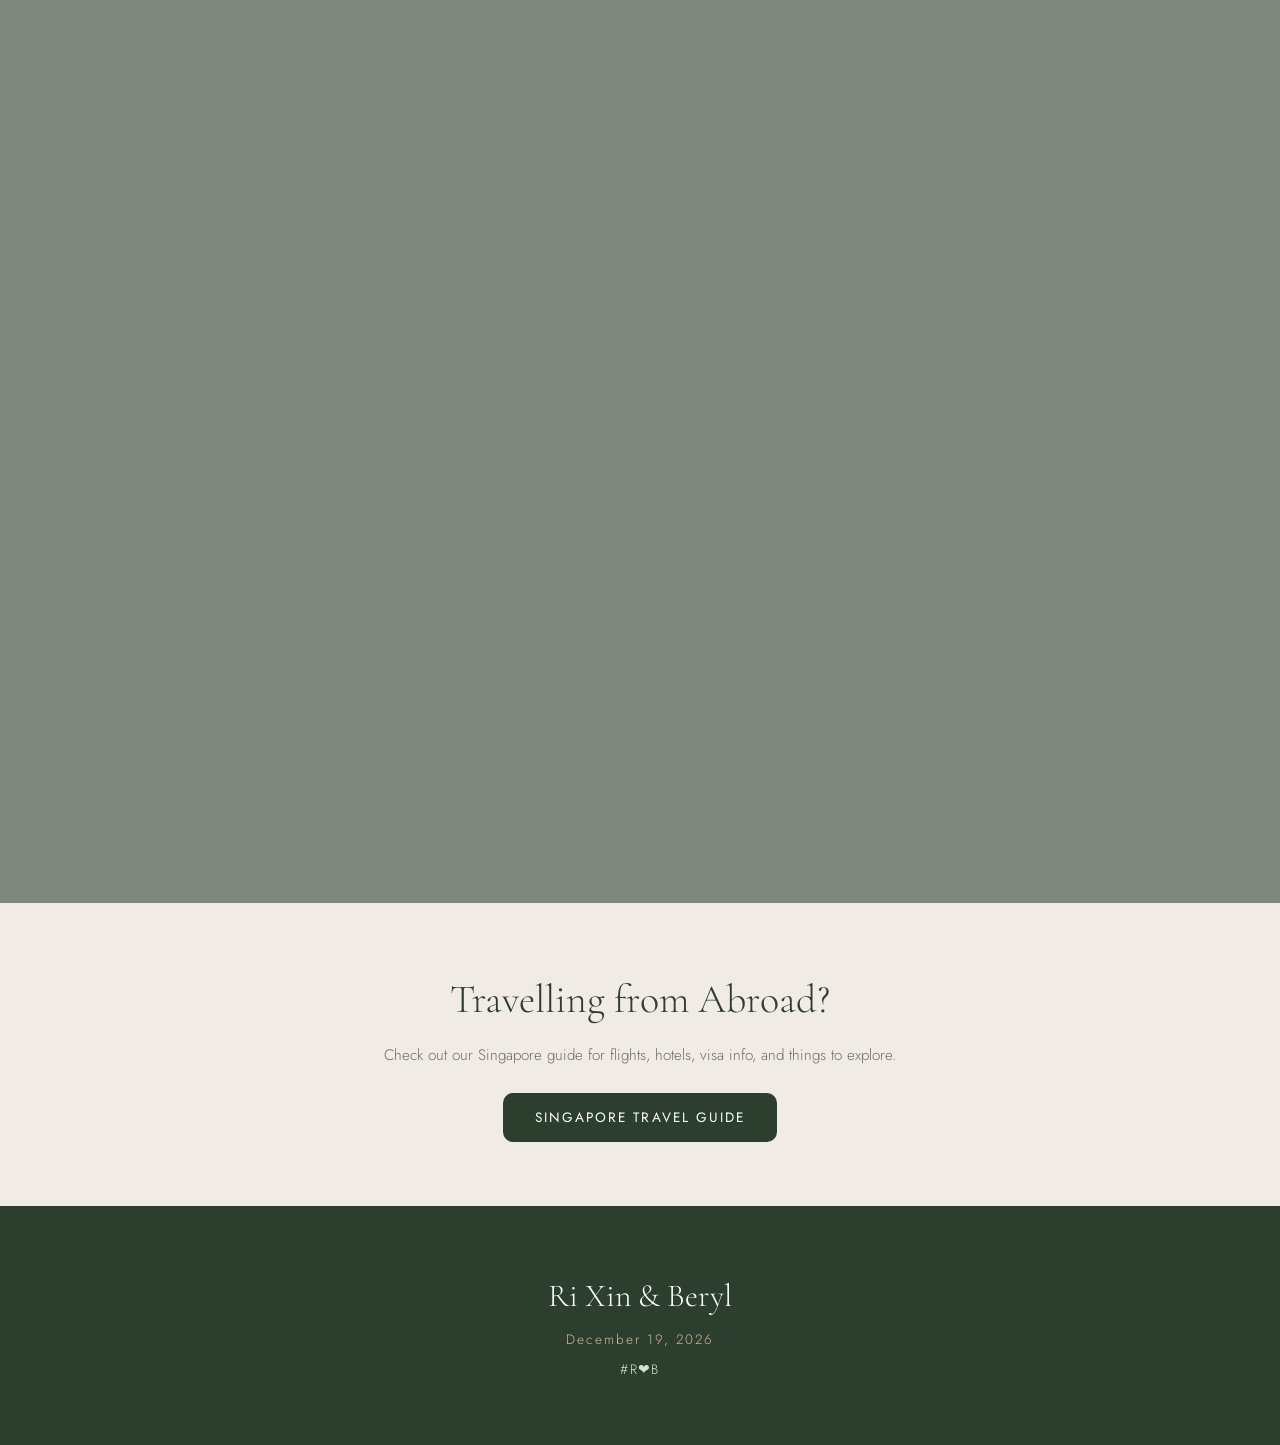
==== commit 24e5892e: "Add Chinese (中文) language translation for entire site Lightweight i18n system with EN/ZH toggle in n" ====
--- a/index.html
+++ b/index.html
@@ -21,7 +21,7 @@
   <link rel="icon" href="data:image/svg+xml,<svg xmlns='http://www.w3.org/2000/svg' viewBox='0 0 100 100'><text y='.9em' font-size='90'>💍</text></svg>">
   <link rel="preconnect" href="https://fonts.googleapis.com">
   <link rel="preconnect" href="https://fonts.gstatic.com" crossorigin>
-  <link href="https://fonts.googleapis.com/css2?family=Cormorant+Garamond:ital,wght@0,300;0,400;0,500;0,600;0,700;1,300;1,400;1,500&family=Jost:wght@300;400;500&display=swap" rel="stylesheet">
+  <link href="https://fonts.googleapis.com/css2?family=Cormorant+Garamond:ital,wght@0,300;0,400;0,500;0,600;0,700;1,300;1,400;1,500&family=Jost:wght@300;400;500&family=Noto+Serif+SC:wght@300;400;500;600;700&family=Noto+Sans+SC:wght@300;400;500&display=swap" rel="stylesheet">
   <link rel="stylesheet" href="styles.css">
   <!-- Structured Data -->
   <script type="application/ld+json">
@@ -59,11 +59,15 @@
         <span></span><span></span><span></span>
       </button>
       <ul class="nav-links" id="navLinks">
-        <li><a href="#hero">Home</a></li>
-        <li><a href="#story">Our Story</a></li>
-        <li><a href="singapore.html">Singapore</a></li>
-        <li><a href="#rsvp">RSVP</a></li>
+        <li><a href="#hero" data-i18n="nav.home">Home</a></li>
+        <li><a href="#story" data-i18n="nav.story">Our Story</a></li>
+        <li><a href="singapore.html" data-i18n="nav.singapore">Singapore</a></li>
+        <li><a href="#rsvp" data-i18n="nav.rsvp">RSVP</a></li>
       </ul>
+      <div class="lang-toggle">
+        <button data-lang="en" class="active">EN</button>
+        <button data-lang="zh">中文</button>
+      </div>
     </div>
   </nav>
 
@@ -72,39 +76,39 @@
     <div class="hero-bg"></div>
     <div class="hero-overlay"></div>
     <div class="hero-content">
-      <p class="hero-subtitle fade-in">We're getting married</p>
+      <p class="hero-subtitle fade-in" data-i18n="hero.subtitle">We're getting married</p>
       <h1 class="hero-names fade-in delay-1">
-        <span class="name">Ri Xin</span>
+        <span class="name" data-i18n="hero.name1">Ri Xin</span>
         <span class="ampersand">&amp;</span>
-        <span class="name">Beryl</span>
+        <span class="name" data-i18n="hero.name2">Beryl</span>
       </h1>
       <div class="hero-details fade-in delay-2">
-        <p class="hero-date">Saturday, December 19, 2026 · 12:00 PM SGT</p>
+        <p class="hero-date" data-i18n="hero.date">Saturday, December 19, 2026 · 12:00 PM SGT</p>
         <div class="hero-divider"></div>
         <p class="hero-venue"><a href="https://maps.google.com/?q=Minjiang+at+Dempsey+Singapore" target="_blank" rel="noopener noreferrer">Minjiang at Dempsey</a></p>
-        <p class="hero-location">Singapore</p>
+        <p class="hero-location" data-i18n="hero.location">Singapore</p>
       </div>
       <div class="countdown fade-in delay-3" id="countdown">
         <div class="countdown-item">
           <span class="countdown-number" id="days">000</span>
-          <span class="countdown-label">Days</span>
+          <span class="countdown-label" data-i18n="countdown.days">Days</span>
         </div>
         <div class="countdown-item">
           <span class="countdown-number" id="hours">00</span>
-          <span class="countdown-label">Hours</span>
+          <span class="countdown-label" data-i18n="countdown.hours">Hours</span>
         </div>
         <div class="countdown-item">
           <span class="countdown-number" id="minutes">00</span>
-          <span class="countdown-label">Minutes</span>
+          <span class="countdown-label" data-i18n="countdown.minutes">Minutes</span>
         </div>
         <div class="countdown-item">
           <span class="countdown-number" id="seconds">00</span>
-          <span class="countdown-label">Seconds</span>
+          <span class="countdown-label" data-i18n="countdown.seconds">Seconds</span>
         </div>
       </div>
     </div>
     <a href="#story" class="scroll-indicator" aria-label="Scroll down">
-      <span class="scroll-text">Scroll</span>
+      <span class="scroll-text" data-i18n="scroll.text">Scroll</span>
       <span class="scroll-arrow"></span>
     </a>
   </section>
@@ -112,8 +116,8 @@
   <!-- Section 2: Our Story Timeline -->
   <section class="story" id="story">
     <div class="section-header">
-      <h2 class="section-title reveal">Our Story</h2>
-      <p class="section-subtitle reveal">How it all began</p>
+      <h2 class="section-title reveal" data-i18n="story.title">Our Story</h2>
+      <p class="section-subtitle reveal" data-i18n="story.subtitle">How it all began</p>
     </div>
 
     <div class="timeline">
@@ -129,8 +133,8 @@
           </div>
           <div class="timeline-text">
             <span class="timeline-date">2018</span>
-            <h3>How We Met</h3>
-            <p>We met in UCLA, right outside the math science building during orientation.</p>
+            <h3 data-i18n="story.met.title">How We Met</h3>
+            <p data-i18n="story.met.text">We met in UCLA, right outside the math science building during orientation.</p>
           </div>
         </div>
       </div>
@@ -146,8 +150,8 @@
             </div>
           </div>
           <div class="timeline-text">
-            <h3>First Date</h3>
-            <p>Our first date was at Sawtelle!</p>
+            <h3 data-i18n="story.date.title">First Date</h3>
+            <p data-i18n="story.date.text">Our first date was at Sawtelle!</p>
           </div>
         </div>
       </div>
@@ -163,8 +167,8 @@
             </div>
           </div>
           <div class="timeline-text">
-            <h3>Adventures Together</h3>
-            <p>Taken at the top of Haleakala in Hawaii.</p>
+            <h3 data-i18n="story.adventures.title">Adventures Together</h3>
+            <p data-i18n="story.adventures.text">Taken at the top of Haleakala in Hawaii.</p>
           </div>
         </div>
       </div>
@@ -180,8 +184,8 @@
             </div>
           </div>
           <div class="timeline-text">
-            <h3>Game Day</h3>
-            <p>Go Bruins!</p>
+            <h3 data-i18n="story.game.title">Game Day</h3>
+            <p data-i18n="story.game.text">Go Bruins!</p>
           </div>
         </div>
       </div>
@@ -197,8 +201,8 @@
             </div>
           </div>
           <div class="timeline-text">
-            <h3>Graduation</h3>
-            <p>Dr Sui graduates with a PHD in Electrical Engineering <span class="hashtag">#girlboss</span> <span class="hashtag">#womeninstem</span></p>
+            <h3 data-i18n="story.graduation.title">Graduation</h3>
+            <p data-i18n="story.graduation.text">Dr Sui graduates with a PHD in Electrical Engineering <span class="hashtag">#girlboss</span> <span class="hashtag">#womeninstem</span></p>
           </div>
         </div>
       </div>
@@ -214,8 +218,8 @@
             </div>
           </div>
           <div class="timeline-text">
-            <h3>The Proposal</h3>
-            <p>Will you marry me!</p>
+            <h3 data-i18n="story.proposal.title">The Proposal</h3>
+            <p data-i18n="story.proposal.text">Will you marry me!</p>
           </div>
         </div>
       </div>
@@ -232,8 +236,8 @@
           </div>
           <div class="timeline-text">
             <span class="timeline-date">2025</span>
-            <h3>Registration</h3>
-            <p>We had our registration in San Francisco and held a mini celebration with our friends!</p>
+            <h3 data-i18n="story.registration.title">Registration</h3>
+            <p data-i18n="story.registration.text">We had our registration in San Francisco and held a mini celebration with our friends!</p>
           </div>
         </div>
       </div>
@@ -241,7 +245,7 @@
 
     <!-- Video Section -->
     <div class="video-section reveal">
-      <h3 class="video-title">Then & Now</h3>
+      <h3 class="video-title" data-i18n="video.title">Then & Now</h3>
       <div class="video-container">
         <video controls playsinline muted autoplay preload="auto">
           <source src="videos/then_and_now_final_v2_web.mp4" type="video/mp4">
@@ -254,34 +258,34 @@
   <!-- Section 3: RSVP -->
   <section class="rsvp" id="rsvp">
     <div class="section-header">
-      <h2 class="section-title reveal">RSVP</h2>
-      <p class="section-subtitle reveal">We can't wait to celebrate with you</p>
+      <h2 class="section-title reveal" data-i18n="rsvp.title">RSVP</h2>
+      <p class="section-subtitle reveal" data-i18n="rsvp.subtitle">We can't wait to celebrate with you</p>
     </div>
 
     <div class="rsvp-container reveal">
       <form id="rsvpForm" class="rsvp-form">
         <div class="form-group">
-          <label for="name">Full Name <span class="required">*</span></label>
-          <input type="text" id="name" name="name" required placeholder="Your full name">
+          <label for="name"><span data-i18n="rsvp.name">Full Name</span> <span class="required">*</span></label>
+          <input type="text" id="name" name="name" required placeholder="Your full name" data-i18n-placeholder="rsvp.name.placeholder">
         </div>
 
         <div class="form-group">
-          <label for="email">Email <span class="required">*</span></label>
-          <input type="email" id="email" name="email" required placeholder="your@email.com">
+          <label for="email"><span data-i18n="rsvp.email">Email</span> <span class="required">*</span></label>
+          <input type="email" id="email" name="email" required placeholder="your@email.com" data-i18n-placeholder="rsvp.email.placeholder">
         </div>
 
         <div class="form-group">
-          <label>Will you be attending? <span class="required">*</span></label>
+          <label><span data-i18n="rsvp.attending">Will you be attending?</span> <span class="required">*</span></label>
           <div class="radio-group">
             <label class="radio-label">
               <input type="radio" name="attending" value="yes" required>
               <span class="radio-custom"></span>
-              Joyfully Accepts
+              <span data-i18n="rsvp.accepts">Joyfully Accepts</span>
             </label>
             <label class="radio-label">
               <input type="radio" name="attending" value="no">
               <span class="radio-custom"></span>
-              Regretfully Declines
+              <span data-i18n="rsvp.declines">Regretfully Declines</span>
             </label>
           </div>
         </div>
@@ -289,68 +293,68 @@
         <!-- Conditional fields shown when attending = yes -->
         <div class="conditional-fields" id="conditionalFields">
           <div class="form-group">
-            <label>Will you be bringing a plus one?</label>
+            <label data-i18n="rsvp.plusone">Will you be bringing a plus one?</label>
             <div class="radio-group">
               <label class="radio-label">
                 <input type="radio" name="plusOne" value="yes">
                 <span class="radio-custom"></span>
-                Yes
+                <span data-i18n="rsvp.yes">Yes</span>
               </label>
               <label class="radio-label">
                 <input type="radio" name="plusOne" value="no" checked>
                 <span class="radio-custom"></span>
-                No
+                <span data-i18n="rsvp.no">No</span>
               </label>
             </div>
           </div>
 
           <div class="form-group plus-one-name" id="plusOneName" style="display: none;">
-            <label for="plusOneNameInput">Plus One's Name</label>
-            <input type="text" id="plusOneNameInput" name="plusOneName" placeholder="Their full name">
+            <label for="plusOneNameInput" data-i18n="rsvp.plusone.name">Plus One's Name</label>
+            <input type="text" id="plusOneNameInput" name="plusOneName" placeholder="Their full name" data-i18n-placeholder="rsvp.plusone.name.placeholder">
           </div>
 
           <div class="form-group">
-            <label for="dietary">Dietary Restrictions</label>
+            <label for="dietary" data-i18n="rsvp.dietary">Dietary Restrictions</label>
             <select id="dietary" name="dietary">
-              <option value="none">No restrictions</option>
-              <option value="vegetarian">Vegetarian</option>
-              <option value="vegan">Vegan</option>
-              <option value="halal">Halal</option>
-              <option value="gluten-free">Gluten-free</option>
-              <option value="nut-allergy">Nut allergy</option>
-              <option value="other">Other (please specify)</option>
+              <option value="none" data-i18n="rsvp.dietary.none">No restrictions</option>
+              <option value="vegetarian" data-i18n="rsvp.dietary.vegetarian">Vegetarian</option>
+              <option value="vegan" data-i18n="rsvp.dietary.vegan">Vegan</option>
+              <option value="halal" data-i18n="rsvp.dietary.halal">Halal</option>
+              <option value="gluten-free" data-i18n="rsvp.dietary.gluten">Gluten-free</option>
+              <option value="nut-allergy" data-i18n="rsvp.dietary.nut">Nut allergy</option>
+              <option value="other" data-i18n="rsvp.dietary.other">Other (please specify)</option>
             </select>
           </div>
 
           <div class="form-group" id="dietaryOther" style="display: none;">
-            <label for="dietaryDetails">Please specify dietary requirements</label>
-            <input type="text" id="dietaryDetails" name="dietaryDetails" placeholder="e.g. No shellfish">
+            <label for="dietaryDetails" data-i18n="rsvp.dietary.specify">Please specify dietary requirements</label>
+            <input type="text" id="dietaryDetails" name="dietaryDetails" placeholder="e.g. No shellfish" data-i18n-placeholder="rsvp.dietary.specify.placeholder">
           </div>
 
           <div class="form-group">
-            <label for="plusOneDietary">Plus One's Dietary Restrictions</label>
+            <label for="plusOneDietary" data-i18n="rsvp.plusone.dietary">Plus One's Dietary Restrictions</label>
             <select id="plusOneDietary" name="plusOneDietary" style="display: none;">
-              <option value="none">No restrictions</option>
-              <option value="vegetarian">Vegetarian</option>
-              <option value="vegan">Vegan</option>
-              <option value="halal">Halal</option>
-              <option value="gluten-free">Gluten-free</option>
-              <option value="nut-allergy">Nut allergy</option>
-              <option value="other">Other (please specify)</option>
+              <option value="none" data-i18n="rsvp.dietary.none">No restrictions</option>
+              <option value="vegetarian" data-i18n="rsvp.dietary.vegetarian">Vegetarian</option>
+              <option value="vegan" data-i18n="rsvp.dietary.vegan">Vegan</option>
+              <option value="halal" data-i18n="rsvp.dietary.halal">Halal</option>
+              <option value="gluten-free" data-i18n="rsvp.dietary.gluten">Gluten-free</option>
+              <option value="nut-allergy" data-i18n="rsvp.dietary.nut">Nut allergy</option>
+              <option value="other" data-i18n="rsvp.dietary.other">Other (please specify)</option>
             </select>
           </div>
         </div>
 
         <div class="form-group">
-          <label for="message">Message for the Couple</label>
-          <textarea id="message" name="message" rows="3" placeholder="Share your well wishes..."></textarea>
-        </div>
-
-        <p class="rsvp-deadline">Please respond by <strong>August 19, 2026</strong></p>
+          <label for="message" data-i18n="rsvp.message">Message for the Couple</label>
+          <textarea id="message" name="message" rows="3" placeholder="Share your well wishes..." data-i18n-placeholder="rsvp.message.placeholder"></textarea>
+        </div>
+
+        <p class="rsvp-deadline" data-i18n="rsvp.deadline">Please respond by <strong>August 19, 2026</strong></p>
 
         <button type="submit" class="btn-submit" id="submitBtn">
-          <span class="btn-text">Send RSVP</span>
-          <span class="btn-loading" style="display: none;">Sending...</span>
+          <span class="btn-text" data-i18n="rsvp.submit">Send RSVP</span>
+          <span class="btn-loading" style="display: none;" data-i18n="rsvp.sending">Sending...</span>
         </button>
 
         <div class="form-message" id="formMessage"></div>
@@ -361,9 +365,9 @@
   <!-- Travel Guide CTA -->
   <section class="travel-cta">
     <div class="travel-cta-content">
-      <h2 class="travel-cta-title">Travelling from Abroad?</h2>
-      <p class="travel-cta-text">Check out our Singapore guide for flights, hotels, visa info, and things to explore.</p>
-      <a href="singapore.html" class="travel-cta-btn">Singapore Travel Guide</a>
+      <h2 class="travel-cta-title" data-i18n="travel.title">Travelling from Abroad?</h2>
+      <p class="travel-cta-text" data-i18n="travel.text">Check out our Singapore guide for flights, hotels, visa info, and things to explore.</p>
+      <a href="singapore.html" class="travel-cta-btn" data-i18n="travel.btn">Singapore Travel Guide</a>
     </div>
   </section>
 
@@ -372,8 +376,8 @@
   <!-- Footer -->
   <footer class="footer">
     <div class="footer-content">
-      <p class="footer-names">Ri Xin &amp; Beryl</p>
-      <p class="footer-date">December 19, 2026</p>
+      <p class="footer-names" data-i18n="footer.names">Ri Xin &amp; Beryl</p>
+      <p class="footer-date" data-i18n="footer.date">December 19, 2026</p>
       <p class="footer-hashtag">#R❤B</p>
     </div>
   </footer>
@@ -384,6 +388,7 @@
     <img class="lightbox-img" id="lightboxImg" src="" alt="">
   </div>
 
+  <script src="i18n.js"></script>
   <script src="script.js"></script>
 </body>
 </html>
--- a/styles.css
+++ b/styles.css
@@ -18,6 +18,8 @@
   --white: #ffffff;
   --font-serif: 'Cormorant Garamond', Georgia, serif;
   --font-sans: 'Jost', 'Helvetica Neue', sans-serif;
+  --font-serif-zh: 'Noto Serif SC', 'Songti SC', serif;
+  --font-sans-zh: 'Noto Sans SC', 'PingFang SC', 'Microsoft YaHei', sans-serif;
 }
 
 /* Reset & Base */
@@ -151,6 +153,50 @@
 
 .nav.scrolled .nav-toggle span {
   background: var(--forest);
+}
+
+/* Language Toggle */
+.lang-toggle {
+  display: flex;
+  gap: 0;
+  margin-left: 1.5rem;
+  border: 1px solid rgba(255, 255, 255, 0.3);
+  border-radius: 6px;
+  overflow: hidden;
+}
+
+.lang-toggle button {
+  background: none;
+  border: none;
+  padding: 0.3rem 0.6rem;
+  font-family: var(--font-sans);
+  font-size: 0.75rem;
+  font-weight: 400;
+  letter-spacing: 0.05em;
+  color: var(--white);
+  cursor: pointer;
+  transition: all 0.3s ease;
+}
+
+.lang-toggle button.active {
+  background: rgba(255, 255, 255, 0.2);
+  font-weight: 500;
+}
+
+.lang-toggle button:hover:not(.active) {
+  background: rgba(255, 255, 255, 0.1);
+}
+
+.nav.scrolled .lang-toggle {
+  border-color: rgba(44, 62, 45, 0.2);
+}
+
+.nav.scrolled .lang-toggle button {
+  color: var(--forest);
+}
+
+.nav.scrolled .lang-toggle button.active {
+  background: rgba(44, 62, 45, 0.1);
 }
 
 /* ============================================
@@ -1071,6 +1117,11 @@
     display: flex;
   }
 
+  .lang-toggle {
+    margin-left: auto;
+    margin-right: 0.75rem;
+  }
+
   .nav-links {
     position: fixed;
     top: 0;
@@ -1214,6 +1265,14 @@
 }
 
 /* ============================================
+   Chinese Language Fonts
+   ============================================ */
+html[lang="zh-CN"] {
+  --font-serif: 'Noto Serif SC', 'Songti SC', serif;
+  --font-sans: 'Noto Sans SC', 'PingFang SC', 'Microsoft YaHei', sans-serif;
+}
+
+/* ============================================
    Lightbox
    ============================================ */
 .lightbox {
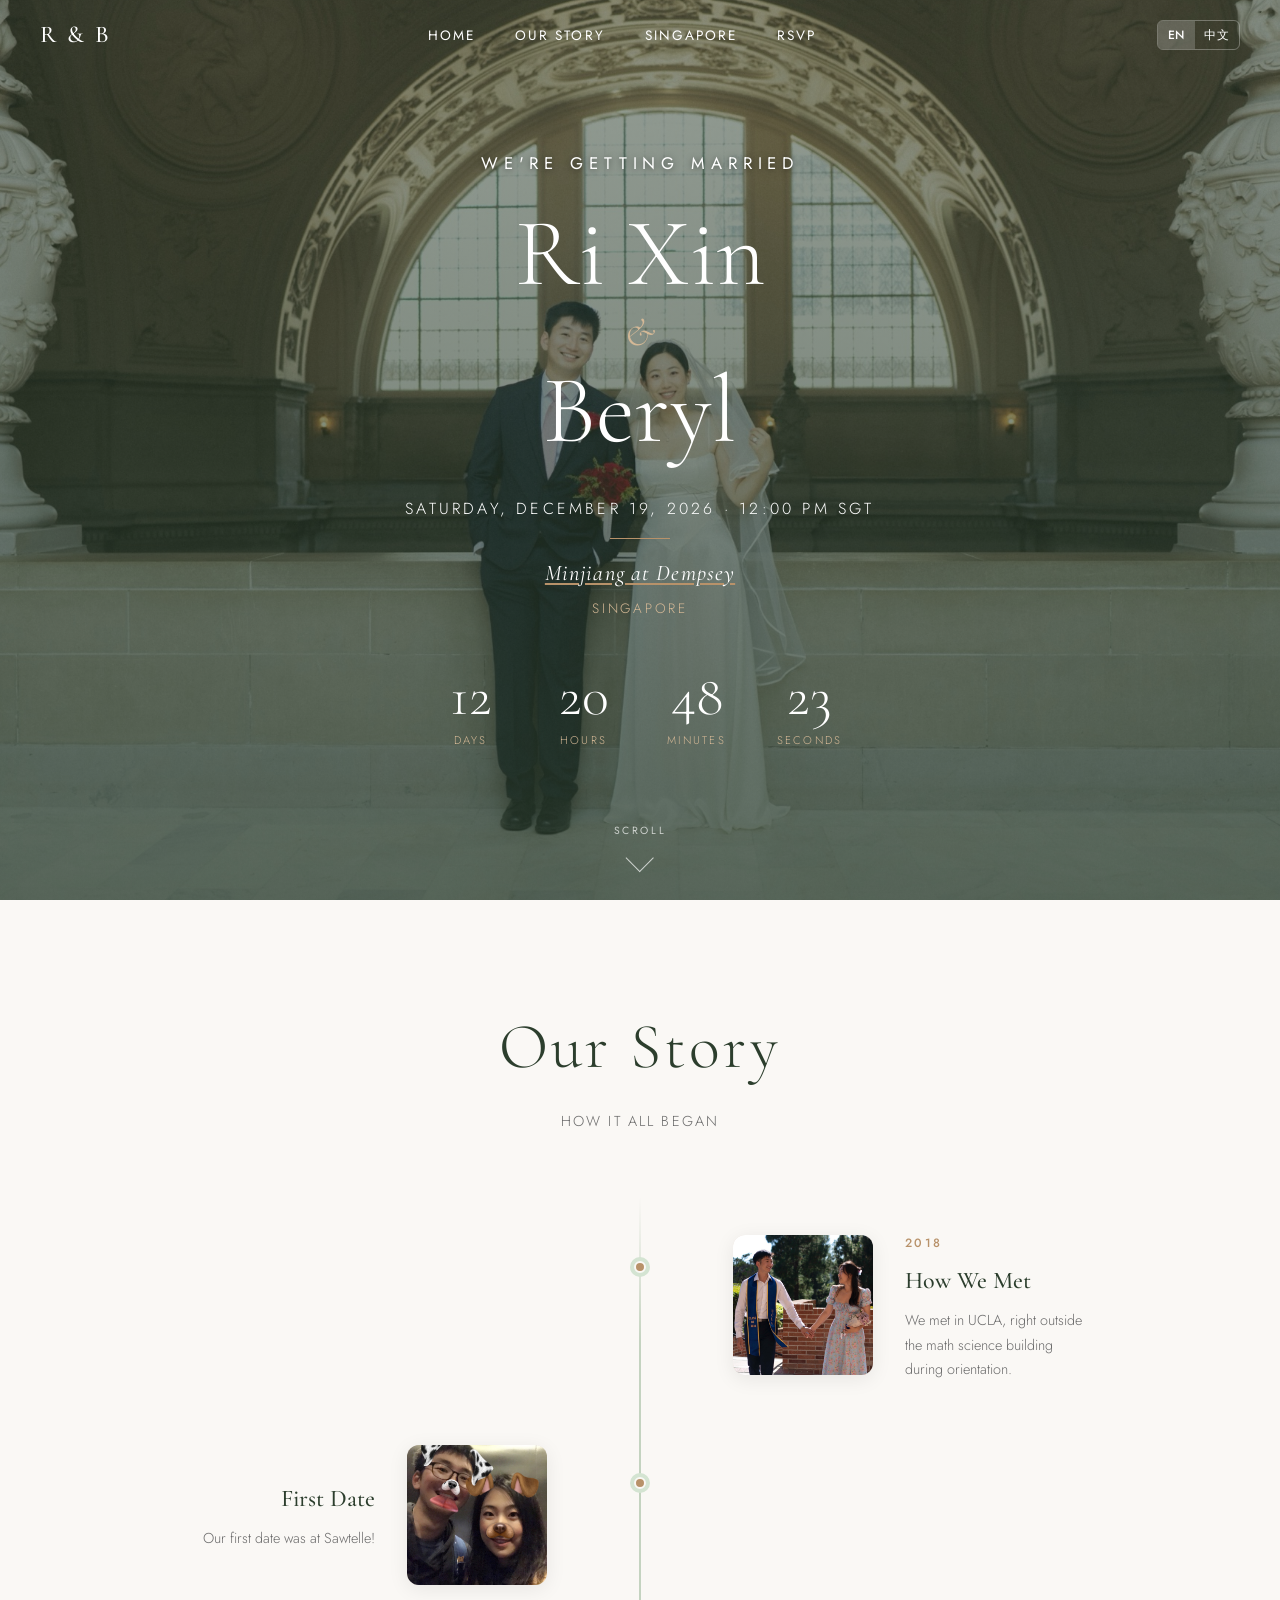
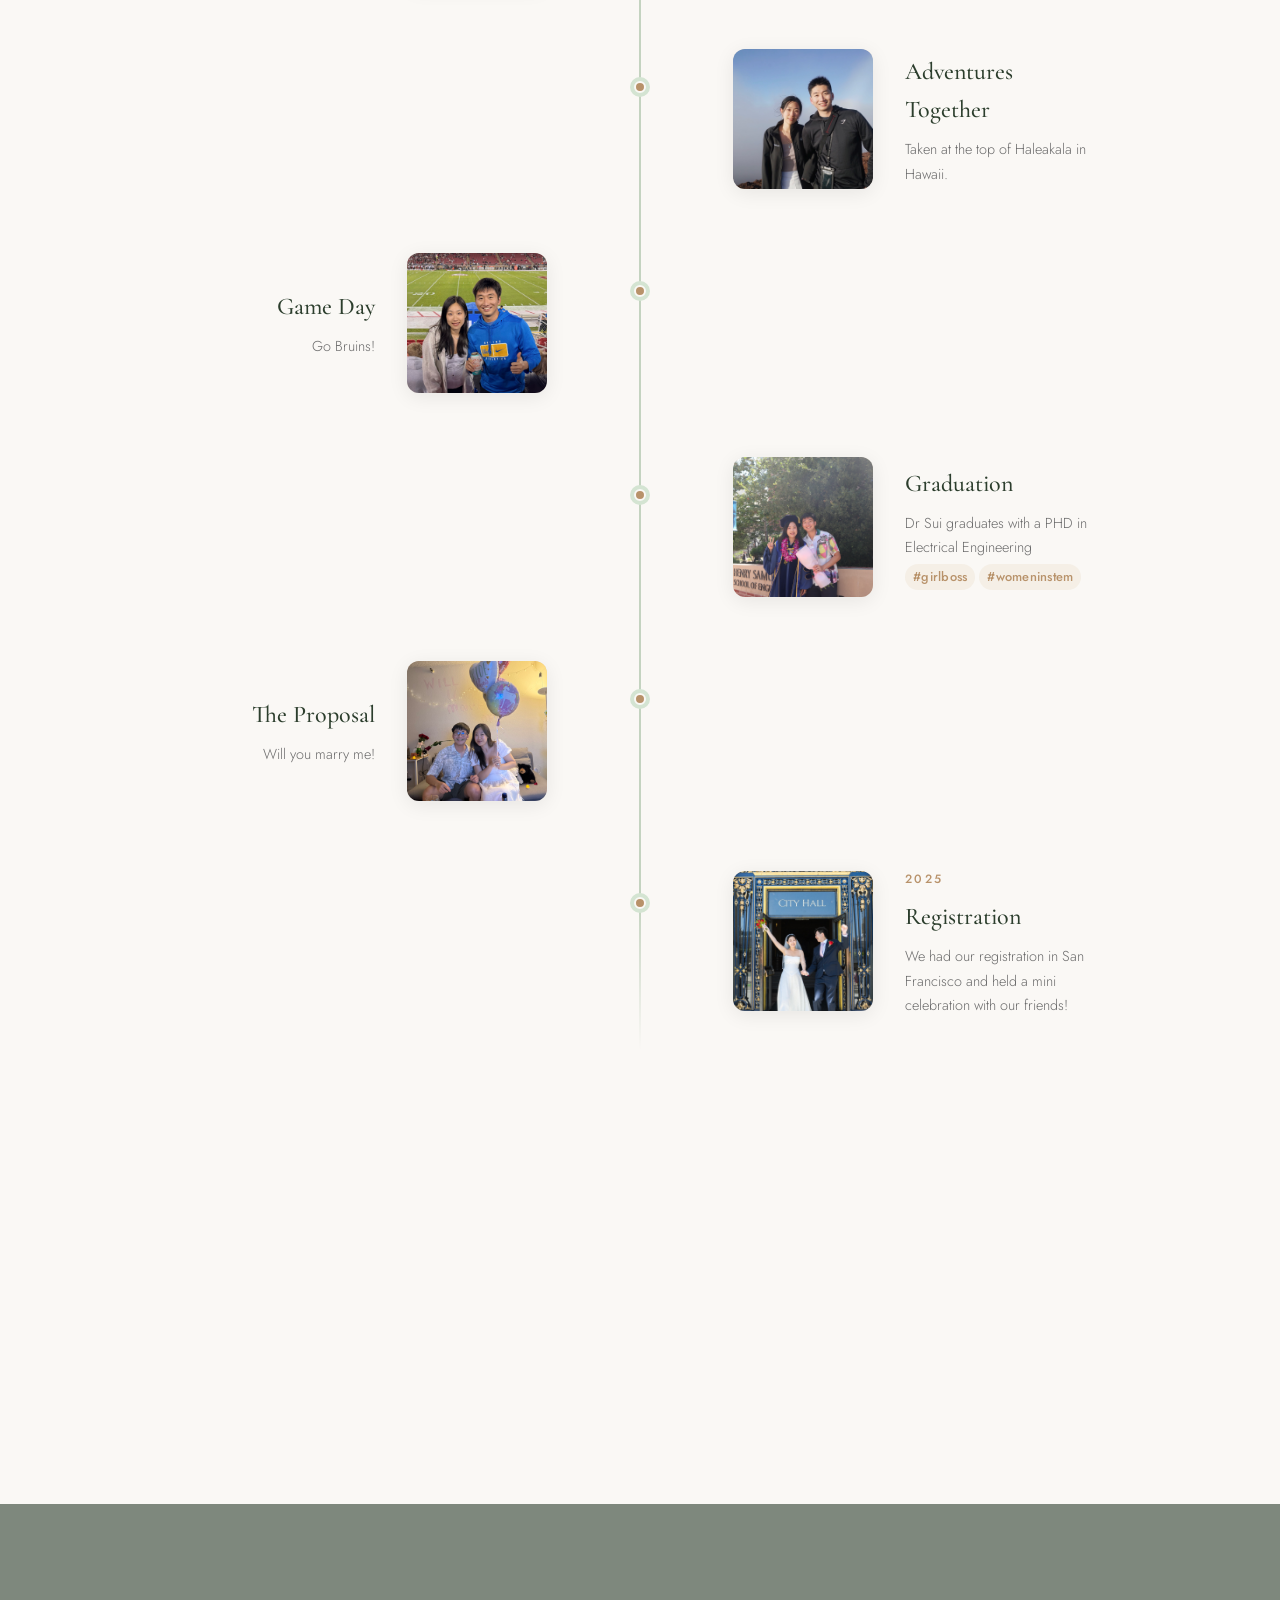
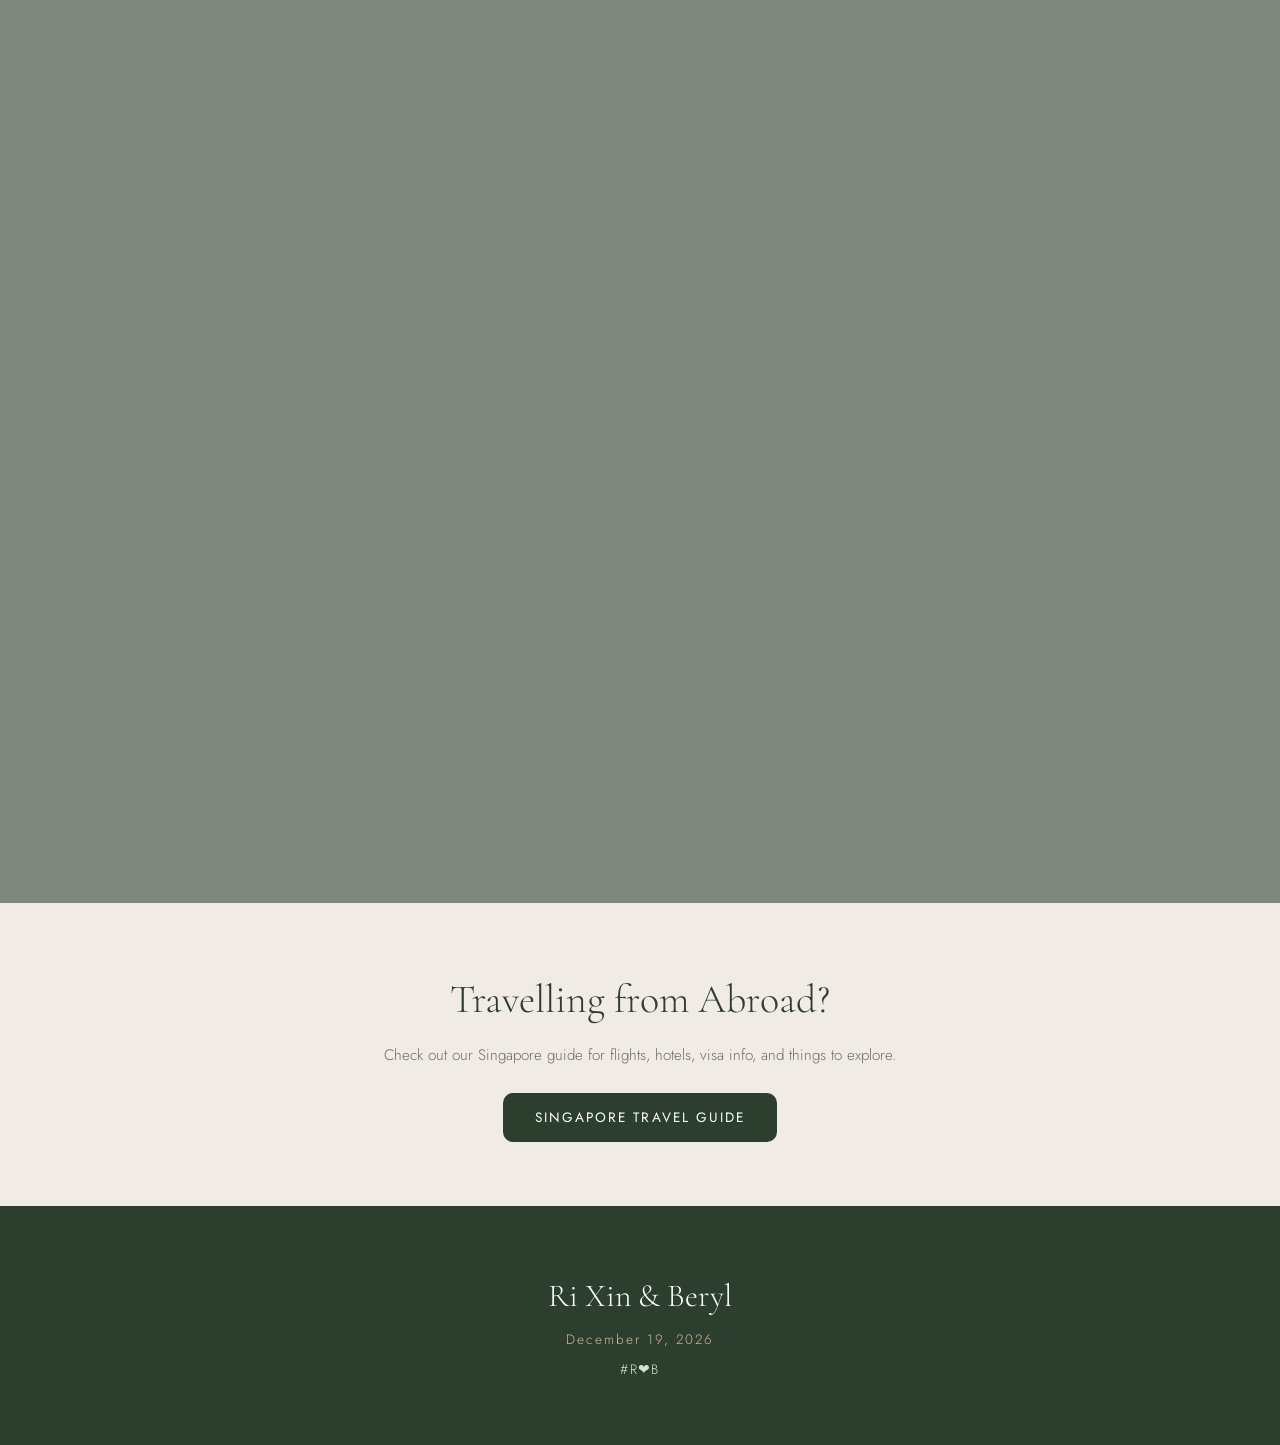
==== commit 9be9527e: "Replace ampersand with heart SVG in Chinese mode Co-Authored-By: Claude Opus 4.6 (1M context) <norep" ====
--- a/index.html
+++ b/index.html
@@ -79,7 +79,7 @@
       <p class="hero-subtitle fade-in" data-i18n="hero.subtitle">We're getting married</p>
       <h1 class="hero-names fade-in delay-1">
         <span class="name" data-i18n="hero.name1">Ri Xin</span>
-        <span class="ampersand">&amp;</span>
+        <span class="ampersand" data-i18n="hero.ampersand">&amp;</span>
         <span class="name" data-i18n="hero.name2">Beryl</span>
       </h1>
       <div class="hero-details fade-in delay-2">
--- a/styles.css
+++ b/styles.css
@@ -1272,6 +1272,13 @@
   --font-sans: 'Noto Sans SC', 'PingFang SC', 'Microsoft YaHei', sans-serif;
 }
 
+.heart-icon {
+  width: clamp(1.5rem, 4vw, 2.5rem);
+  height: clamp(1.5rem, 4vw, 2.5rem);
+  color: var(--gold-light);
+  vertical-align: middle;
+}
+
 /* ============================================
    Lightbox
    ============================================ */
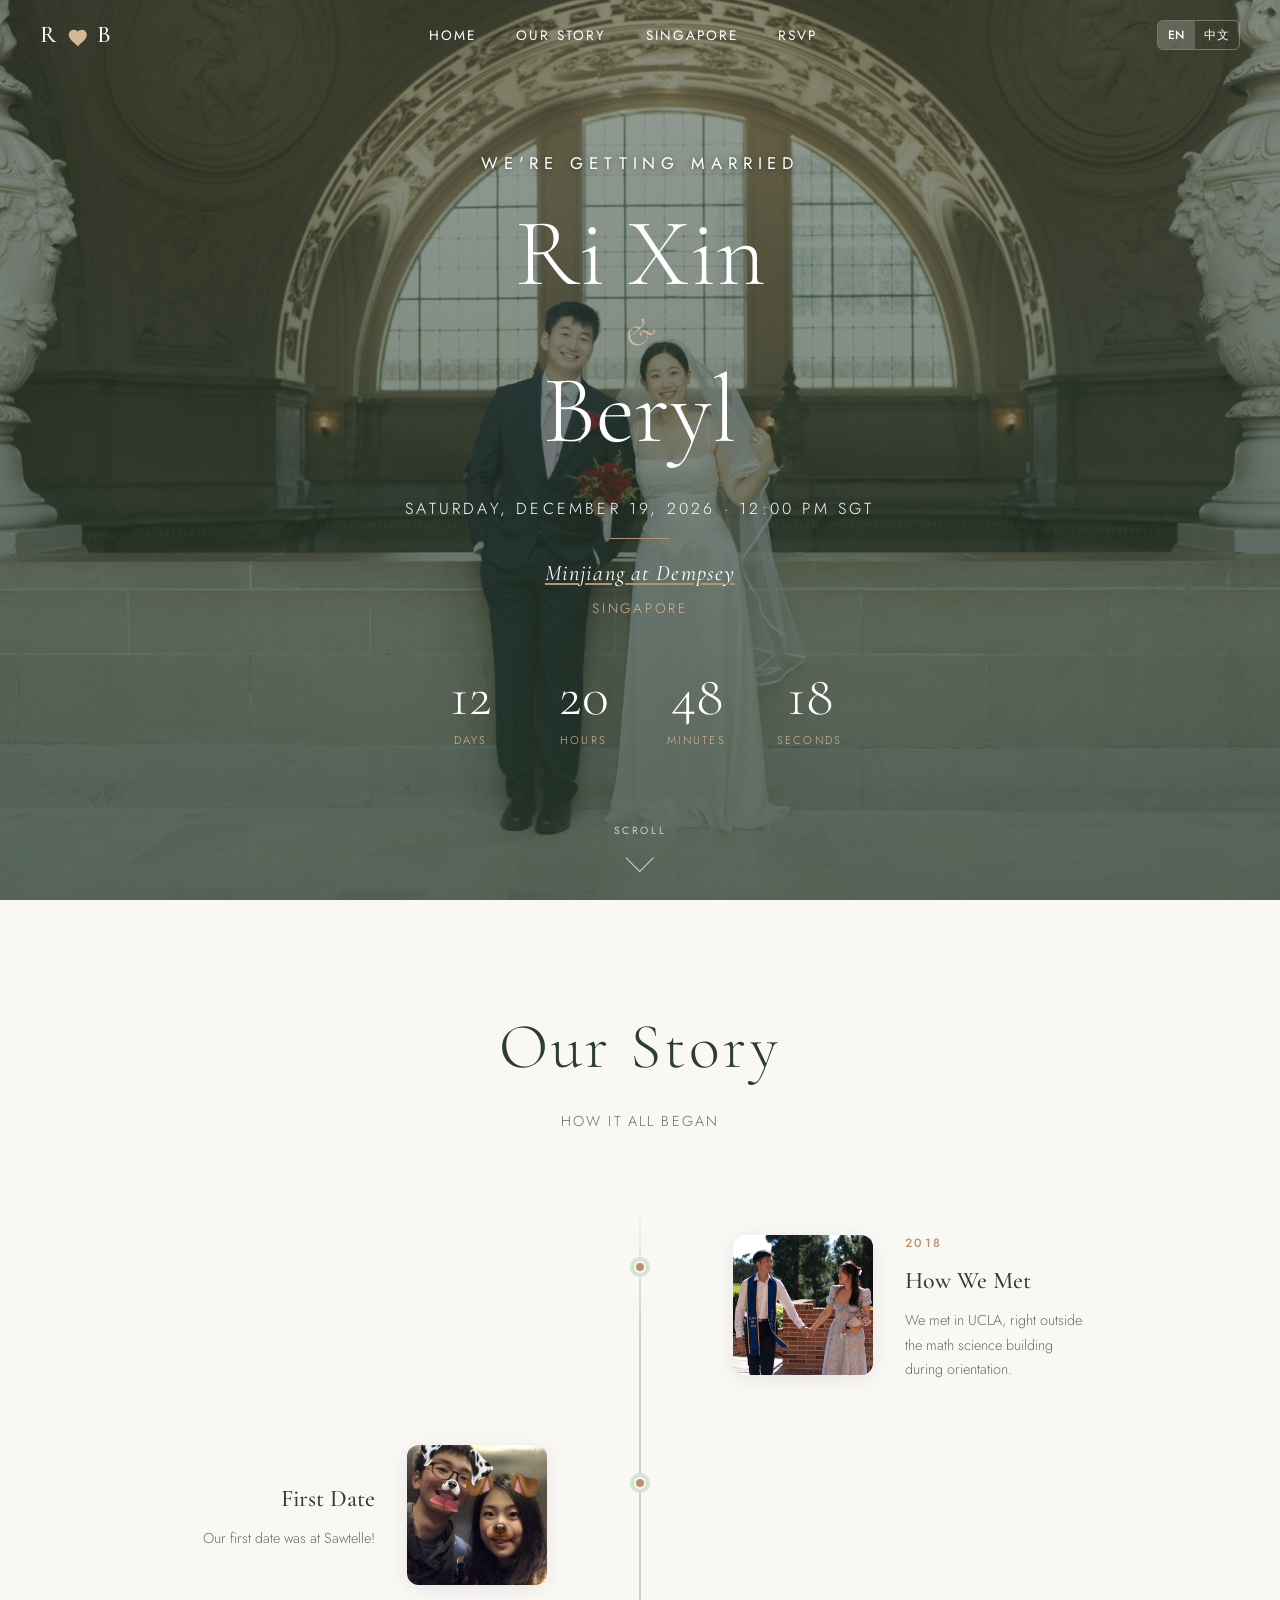
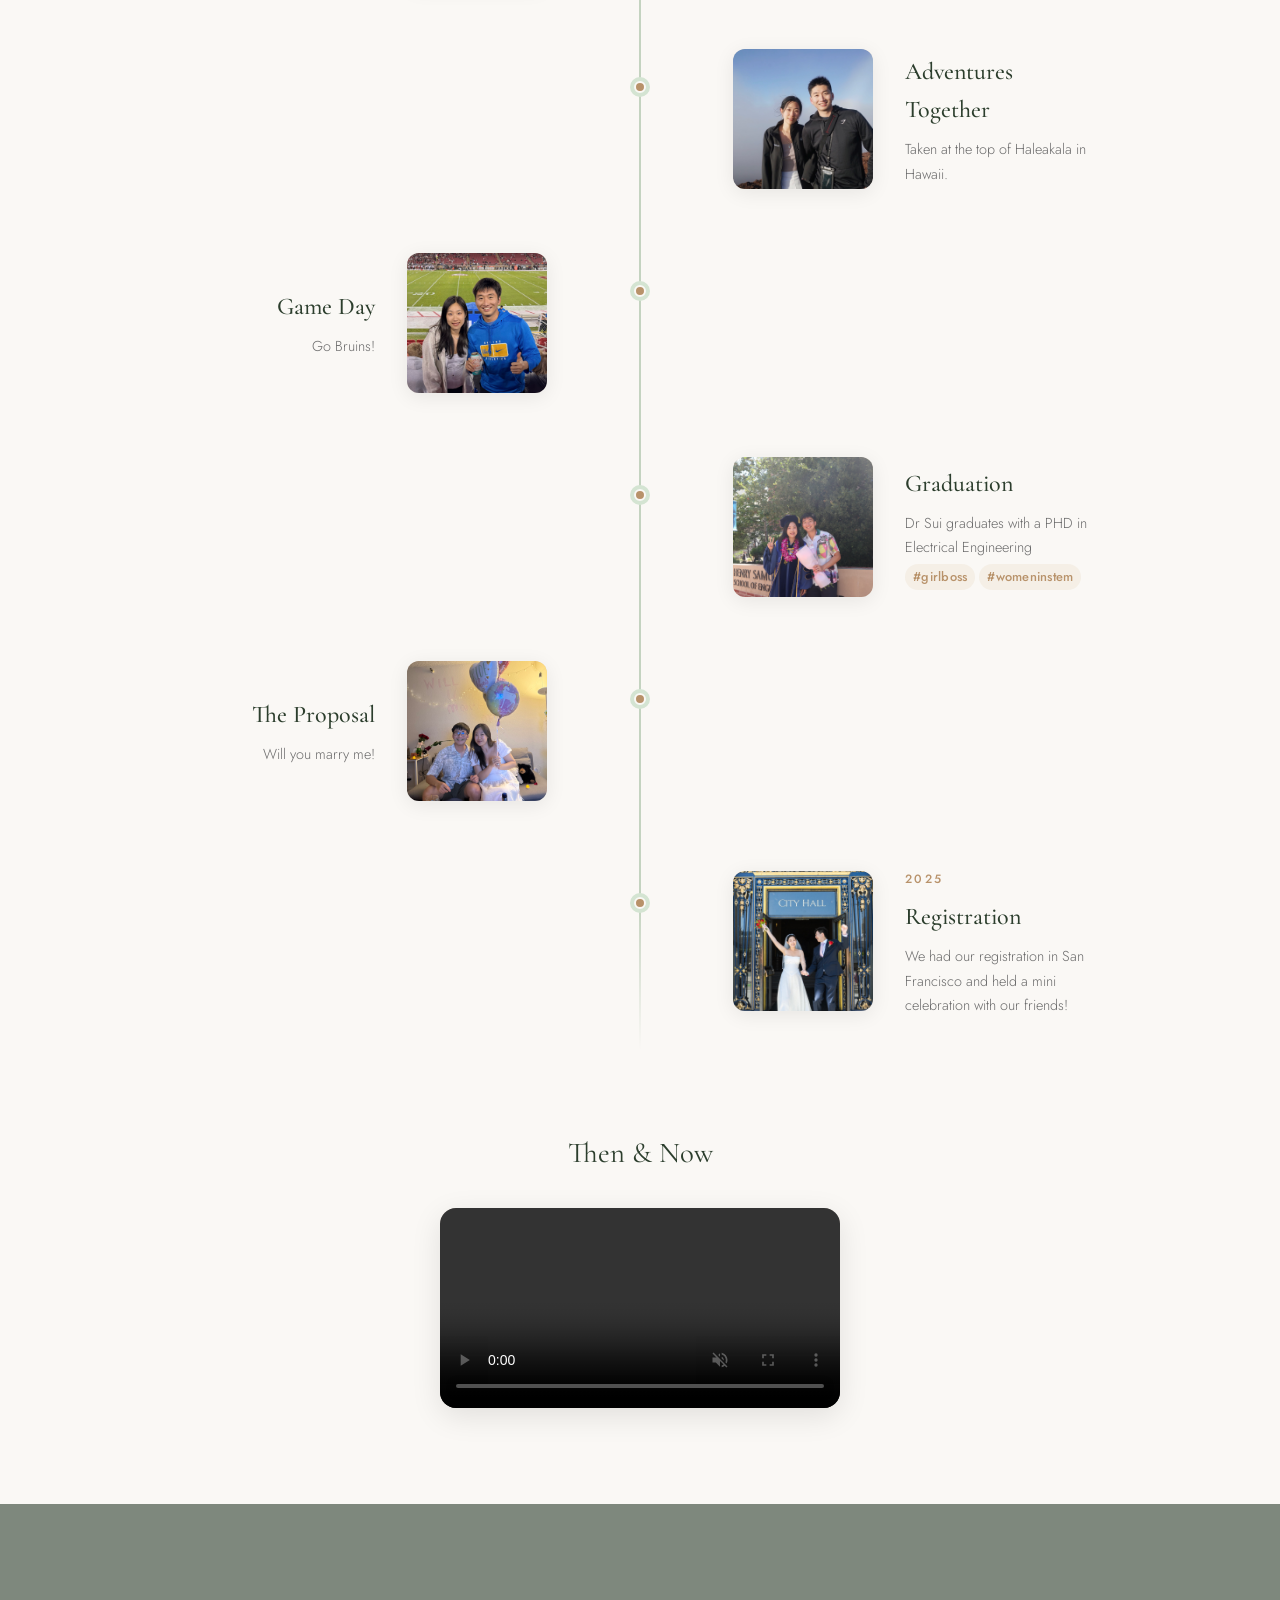
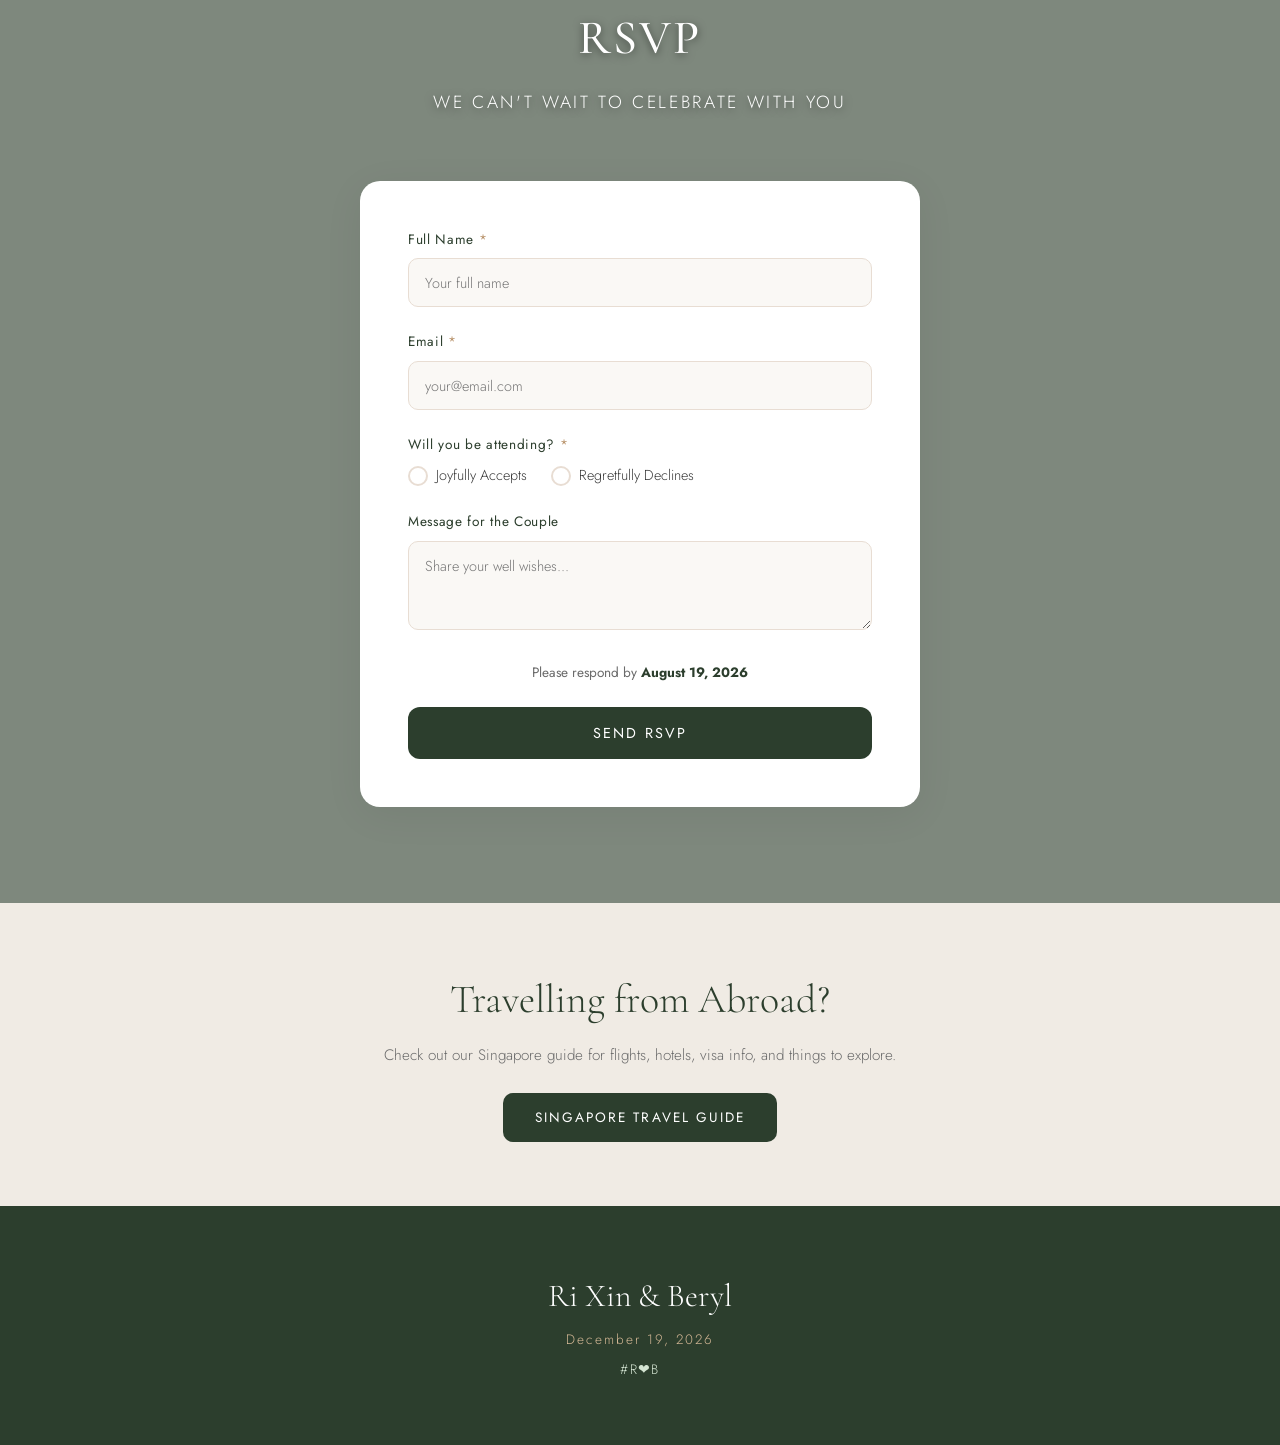
==== commit 69ffbf4e: "Replace nav logo ampersand with heart SVG Co-Authored-By: Claude Opus 4.6 (1M context) <noreply@anth" ====
--- a/index.html
+++ b/index.html
@@ -54,7 +54,7 @@
   <!-- Navigation -->
   <nav class="nav" id="nav">
     <div class="nav-inner">
-      <a href="#hero" class="nav-logo">R &amp; B</a>
+      <a href="#hero" class="nav-logo">R <svg class="nav-heart" viewBox="0 0 24 24" fill="currentColor"><path d="M12 21.35l-1.45-1.32C5.4 15.36 2 12.28 2 8.5 2 5.42 4.42 3 7.5 3c1.74 0 3.41.81 4.5 2.09C13.09 3.81 14.76 3 16.5 3 19.58 3 22 5.42 22 8.5c0 3.78-3.4 6.86-8.55 11.54L12 21.35z"/></svg> B</a>
       <button class="nav-toggle" id="navToggle" aria-label="Toggle menu">
         <span></span><span></span><span></span>
       </button>
--- a/styles.css
+++ b/styles.css
@@ -97,6 +97,13 @@
   color: var(--forest);
 }
 
+.nav-heart {
+  width: 0.9em;
+  height: 0.9em;
+  vertical-align: middle;
+  color: var(--gold-light);
+}
+
 .nav-links {
   list-style: none;
   display: flex;
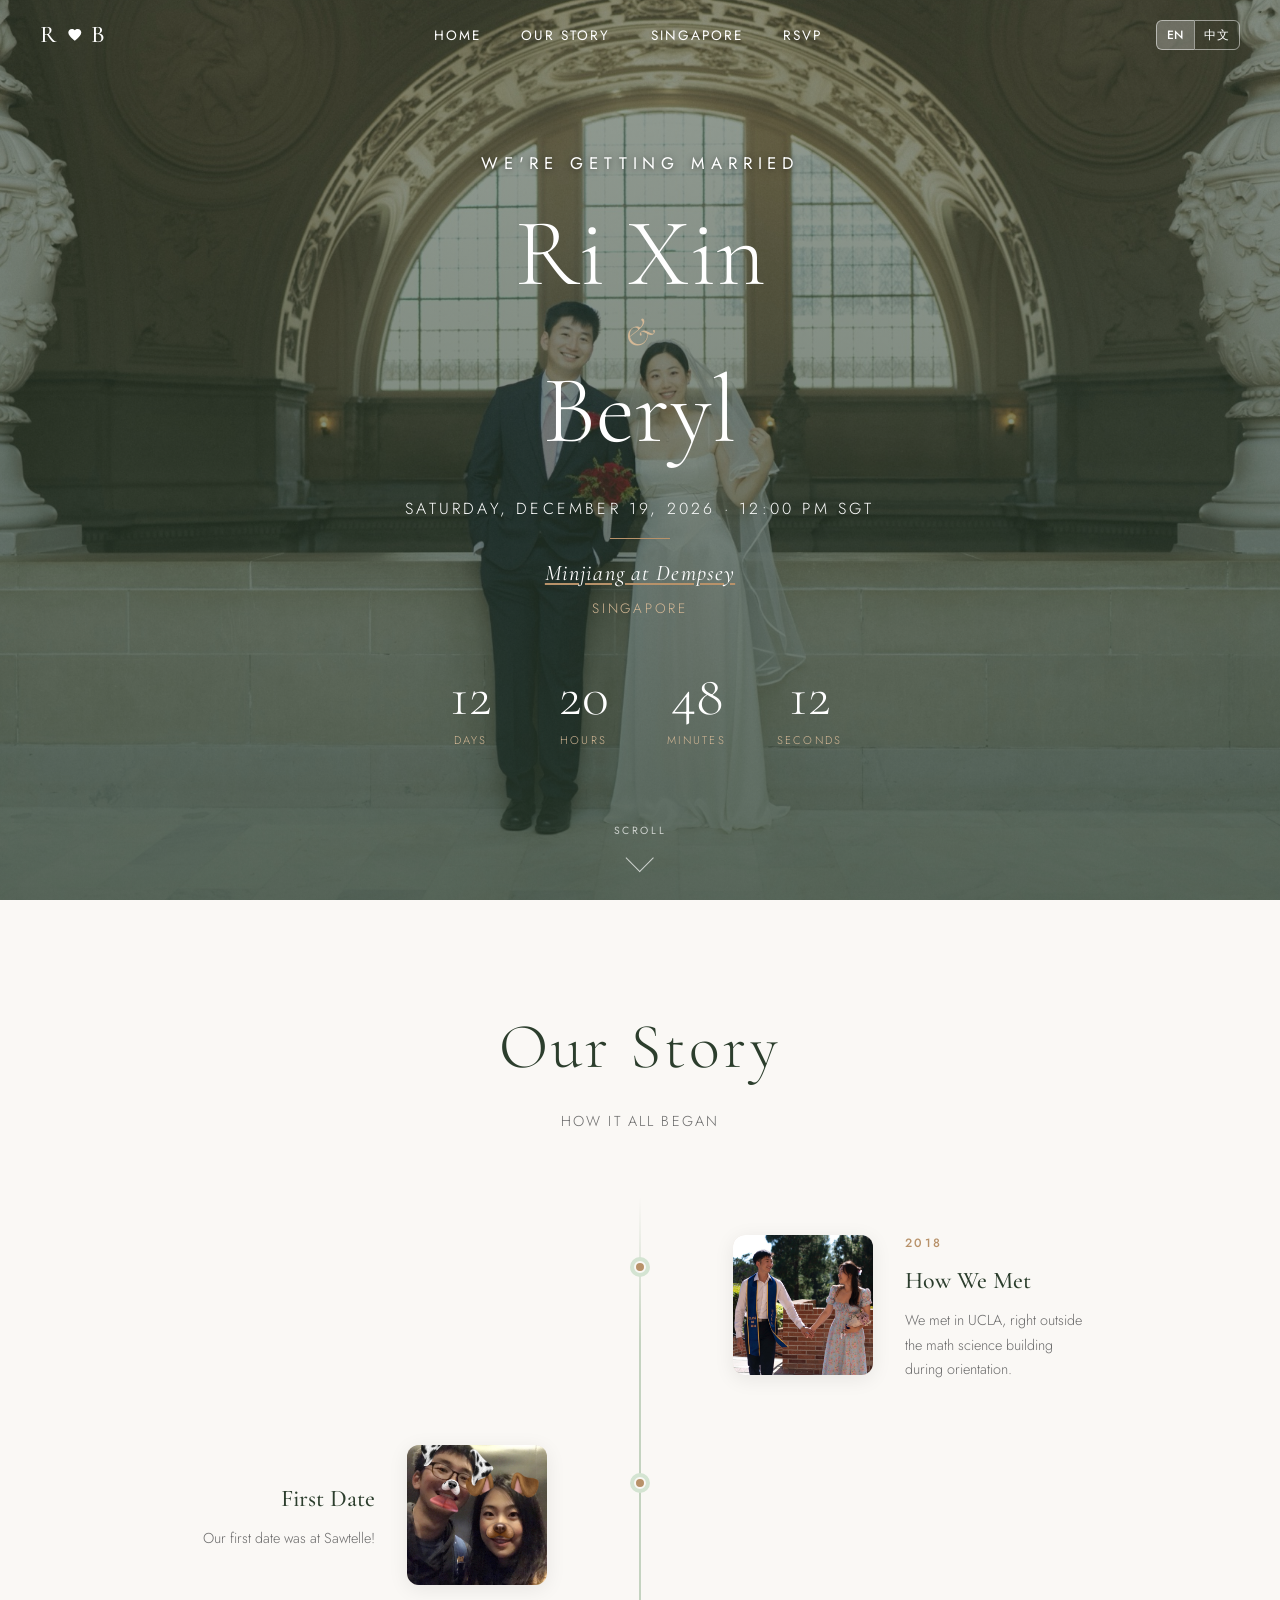
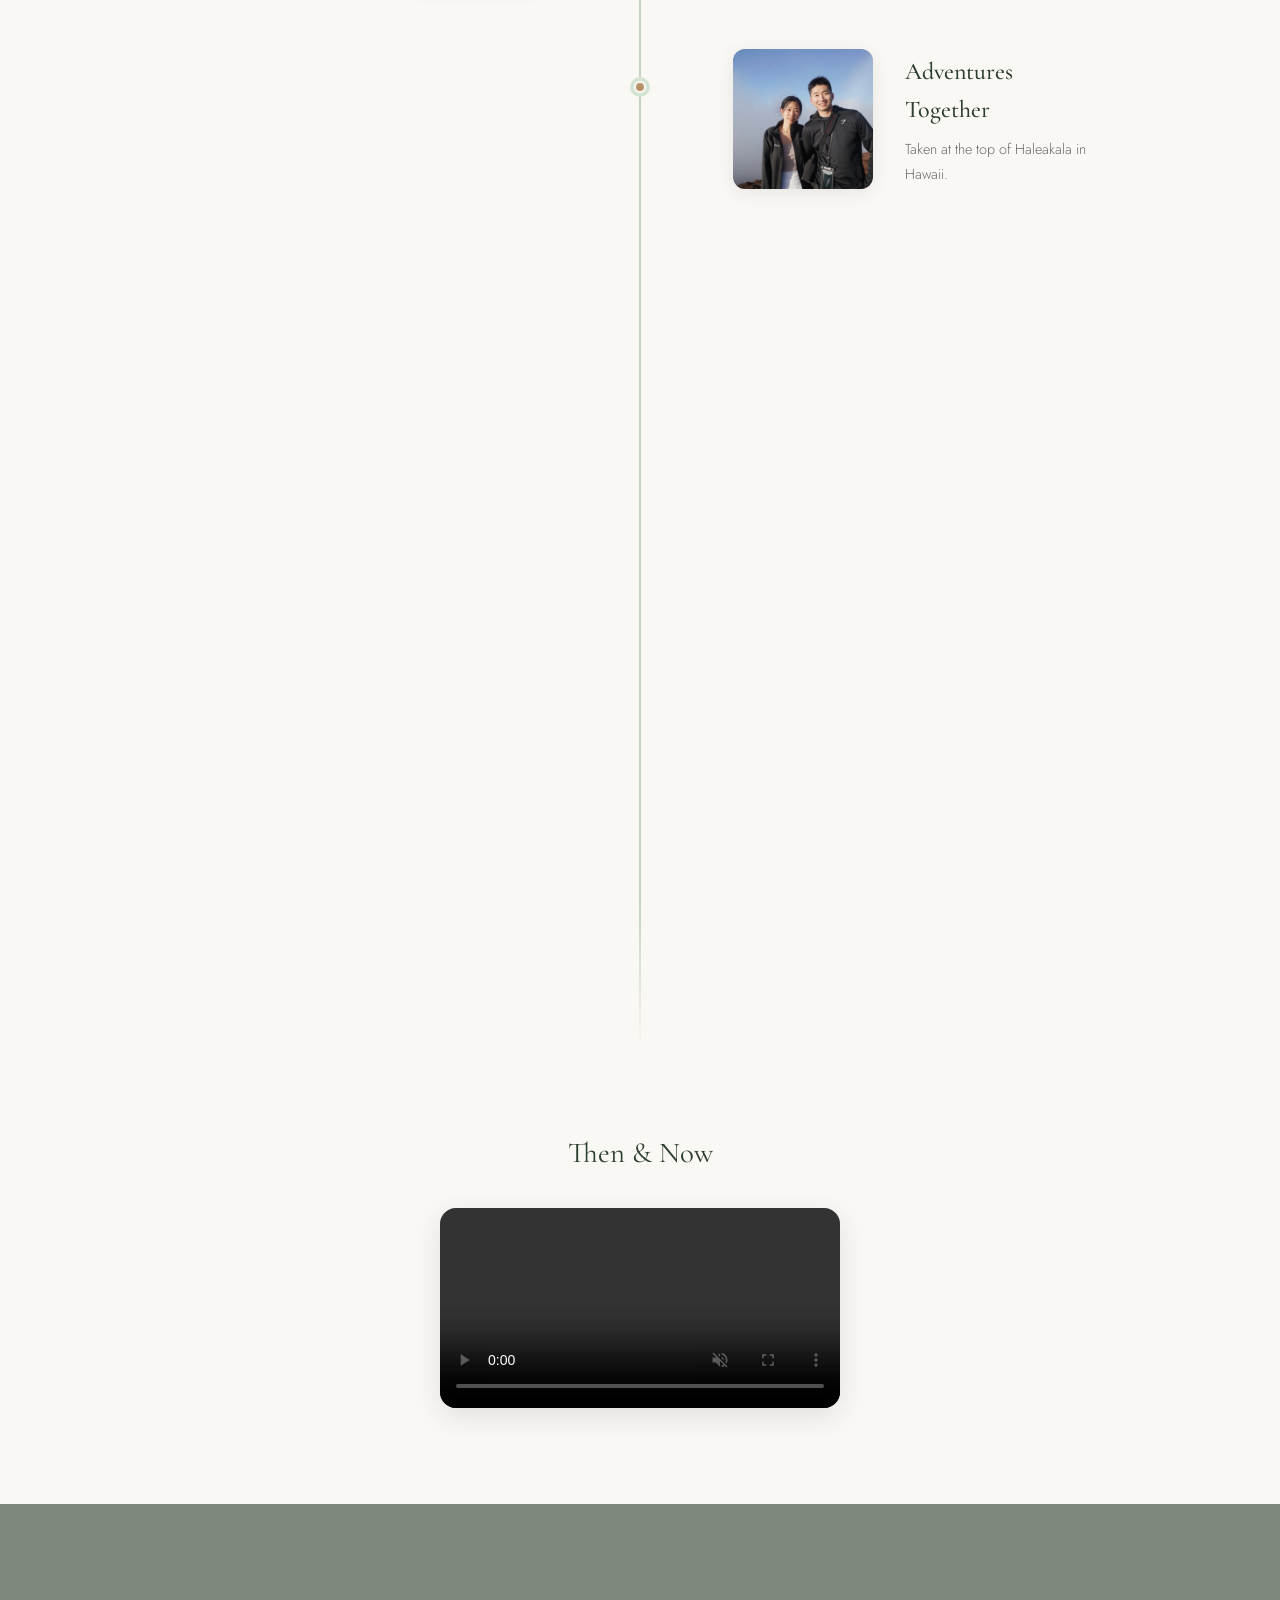
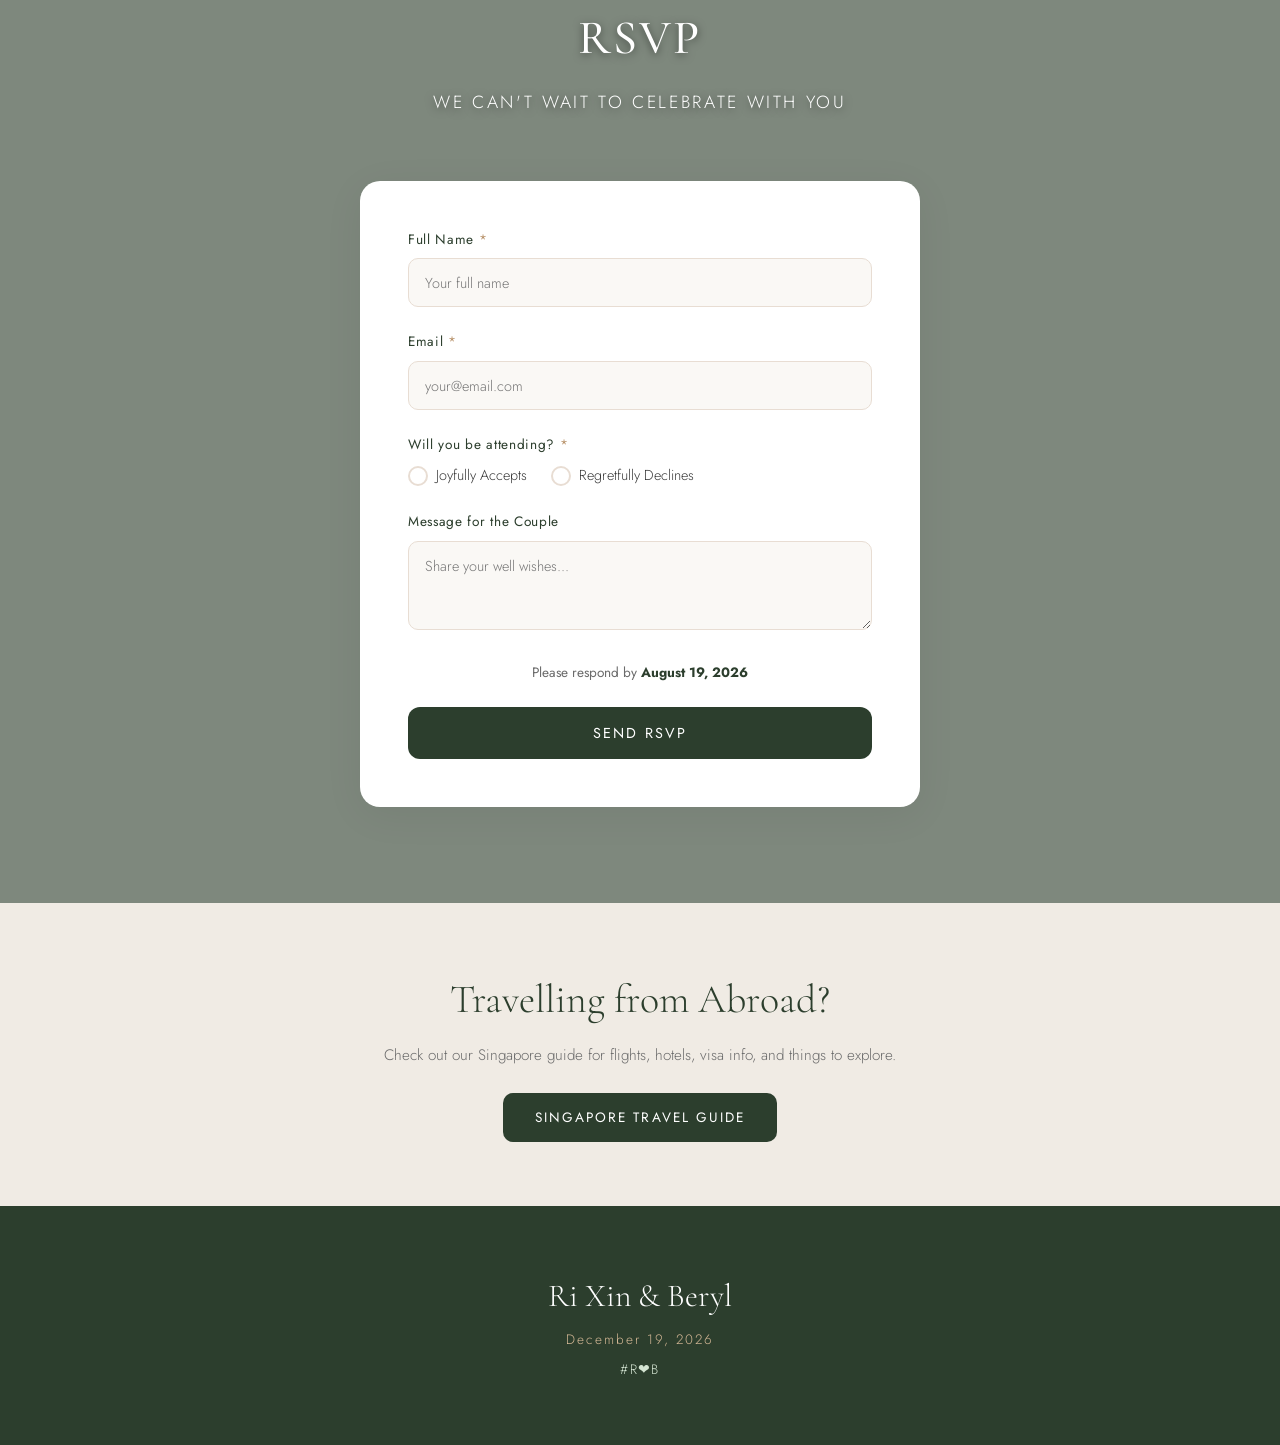
==== commit a2ee9b8c: "Fix nav logo spacing and improve lang toggle visibility Use flexbox with even gap for R heart B logo" ====
--- a/index.html
+++ b/index.html
@@ -54,7 +54,7 @@
   <!-- Navigation -->
   <nav class="nav" id="nav">
     <div class="nav-inner">
-      <a href="#hero" class="nav-logo">R <svg class="nav-heart" viewBox="0 0 24 24" fill="currentColor"><path d="M12 21.35l-1.45-1.32C5.4 15.36 2 12.28 2 8.5 2 5.42 4.42 3 7.5 3c1.74 0 3.41.81 4.5 2.09C13.09 3.81 14.76 3 16.5 3 19.58 3 22 5.42 22 8.5c0 3.78-3.4 6.86-8.55 11.54L12 21.35z"/></svg> B</a>
+      <a href="#hero" class="nav-logo"><span>R</span><svg class="nav-heart" viewBox="0 0 24 24" fill="currentColor"><path d="M12 21.35l-1.45-1.32C5.4 15.36 2 12.28 2 8.5 2 5.42 4.42 3 7.5 3c1.74 0 3.41.81 4.5 2.09C13.09 3.81 14.76 3 16.5 3 19.58 3 22 5.42 22 8.5c0 3.78-3.4 6.86-8.55 11.54L12 21.35z"/></svg><span>B</span></a>
       <button class="nav-toggle" id="navToggle" aria-label="Toggle menu">
         <span></span><span></span><span></span>
       </button>
--- a/styles.css
+++ b/styles.css
@@ -91,6 +91,10 @@
   letter-spacing: 0.1em;
   color: var(--white);
   transition: color 0.4s ease;
+  flex: 1;
+  display: flex;
+  align-items: center;
+  gap: 0.35em;
 }
 
 .nav.scrolled .nav-logo {
@@ -98,10 +102,10 @@
 }
 
 .nav-heart {
-  width: 0.9em;
-  height: 0.9em;
-  vertical-align: middle;
-  color: var(--gold-light);
+  width: 0.65em;
+  height: 0.65em;
+  flex-shrink: 0;
+  color: inherit;
 }
 
 .nav-links {
@@ -167,14 +171,13 @@
   display: flex;
   gap: 0;
   margin-left: 1.5rem;
-  border: 1px solid rgba(255, 255, 255, 0.3);
-  border-radius: 6px;
-  overflow: hidden;
+  flex: 1;
+  justify-content: flex-end;
 }
 
 .lang-toggle button {
   background: none;
-  border: none;
+  border: 1px solid rgba(255, 255, 255, 0.5);
   padding: 0.3rem 0.6rem;
   font-family: var(--font-sans);
   font-size: 0.75rem;
@@ -185,8 +188,17 @@
   transition: all 0.3s ease;
 }
 
+.lang-toggle button:first-child {
+  border-radius: 6px 0 0 6px;
+  border-right: none;
+}
+
+.lang-toggle button:last-child {
+  border-radius: 0 6px 6px 0;
+}
+
 .lang-toggle button.active {
-  background: rgba(255, 255, 255, 0.2);
+  background: rgba(255, 255, 255, 0.25);
   font-weight: 500;
 }
 
@@ -194,12 +206,9 @@
   background: rgba(255, 255, 255, 0.1);
 }
 
-.nav.scrolled .lang-toggle {
-  border-color: rgba(44, 62, 45, 0.2);
-}
-
 .nav.scrolled .lang-toggle button {
   color: var(--forest);
+  border-color: rgba(44, 62, 45, 0.3);
 }
 
 .nav.scrolled .lang-toggle button.active {
@@ -1280,9 +1289,10 @@
 }
 
 .heart-icon {
-  width: clamp(1.5rem, 4vw, 2.5rem);
-  height: clamp(1.5rem, 4vw, 2.5rem);
+  width: 1em;
+  height: 1em;
   color: var(--gold-light);
+  display: inline-block;
   vertical-align: middle;
 }
 
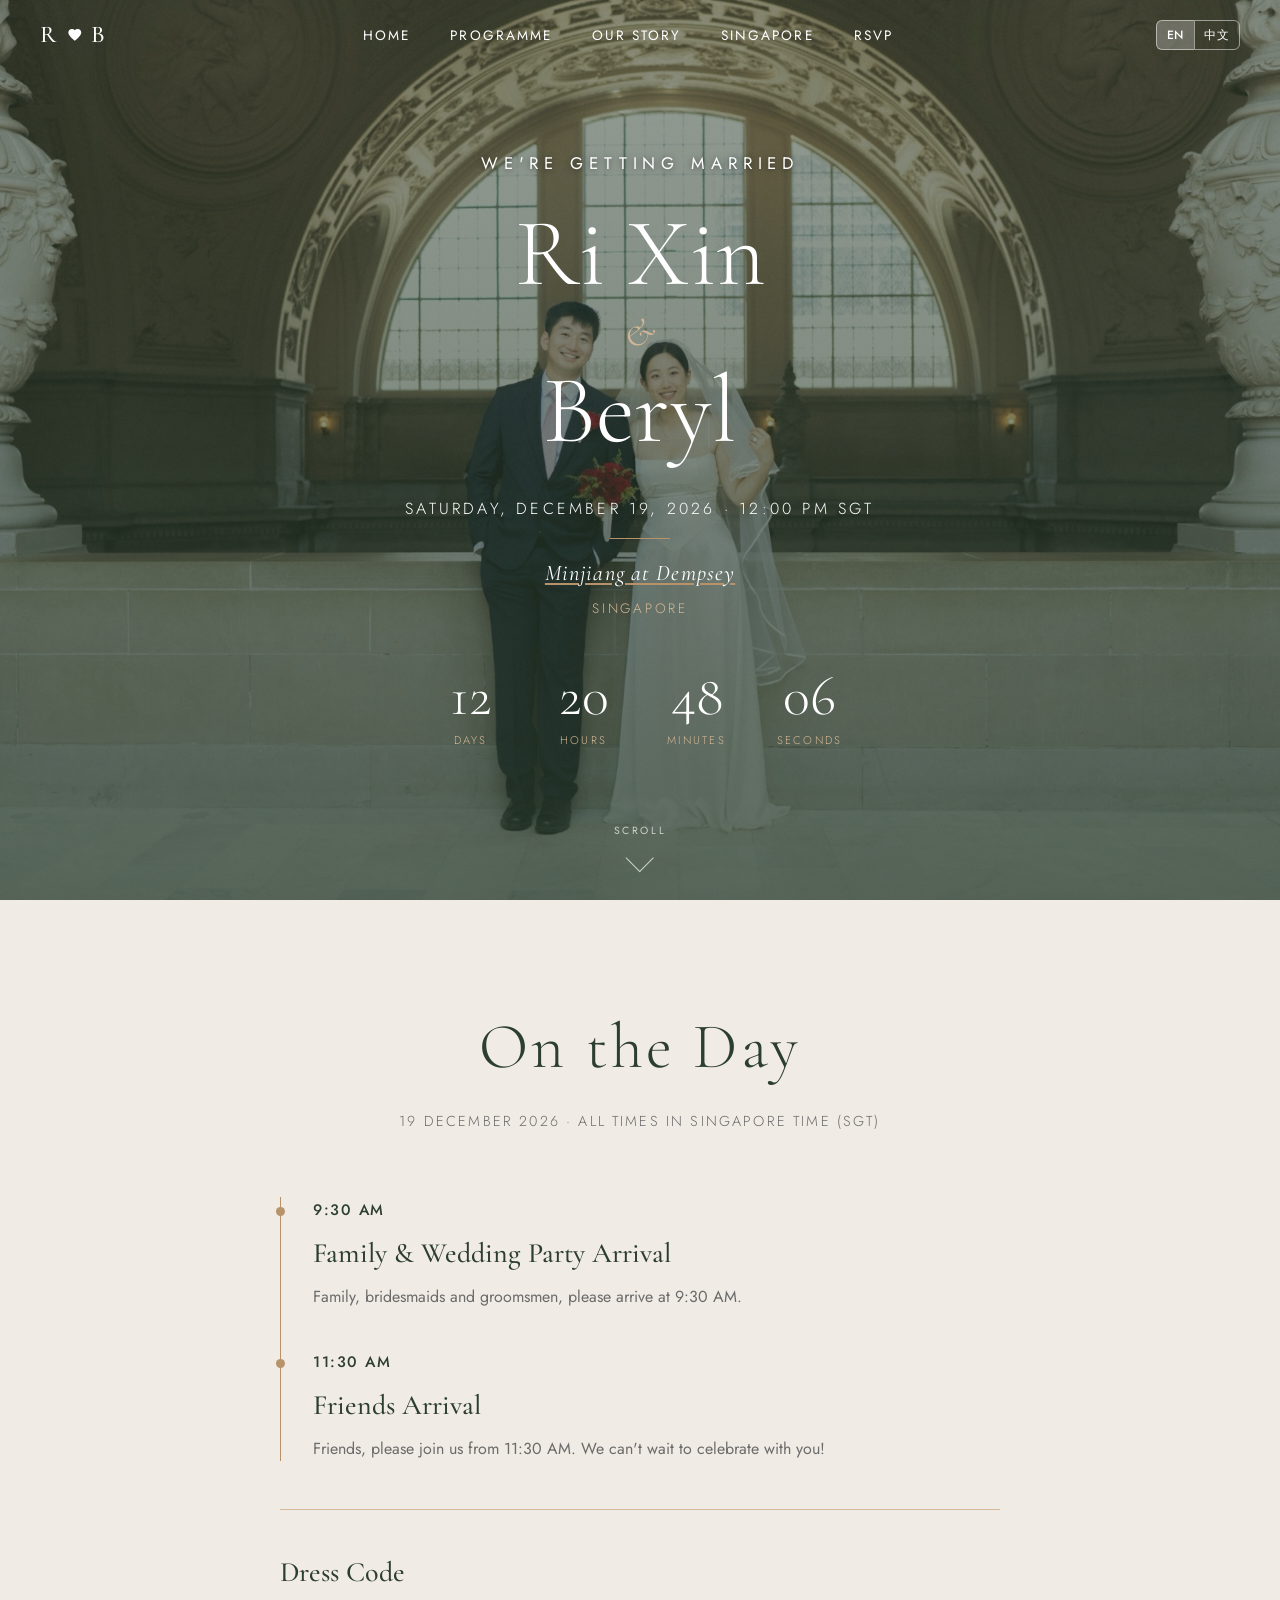
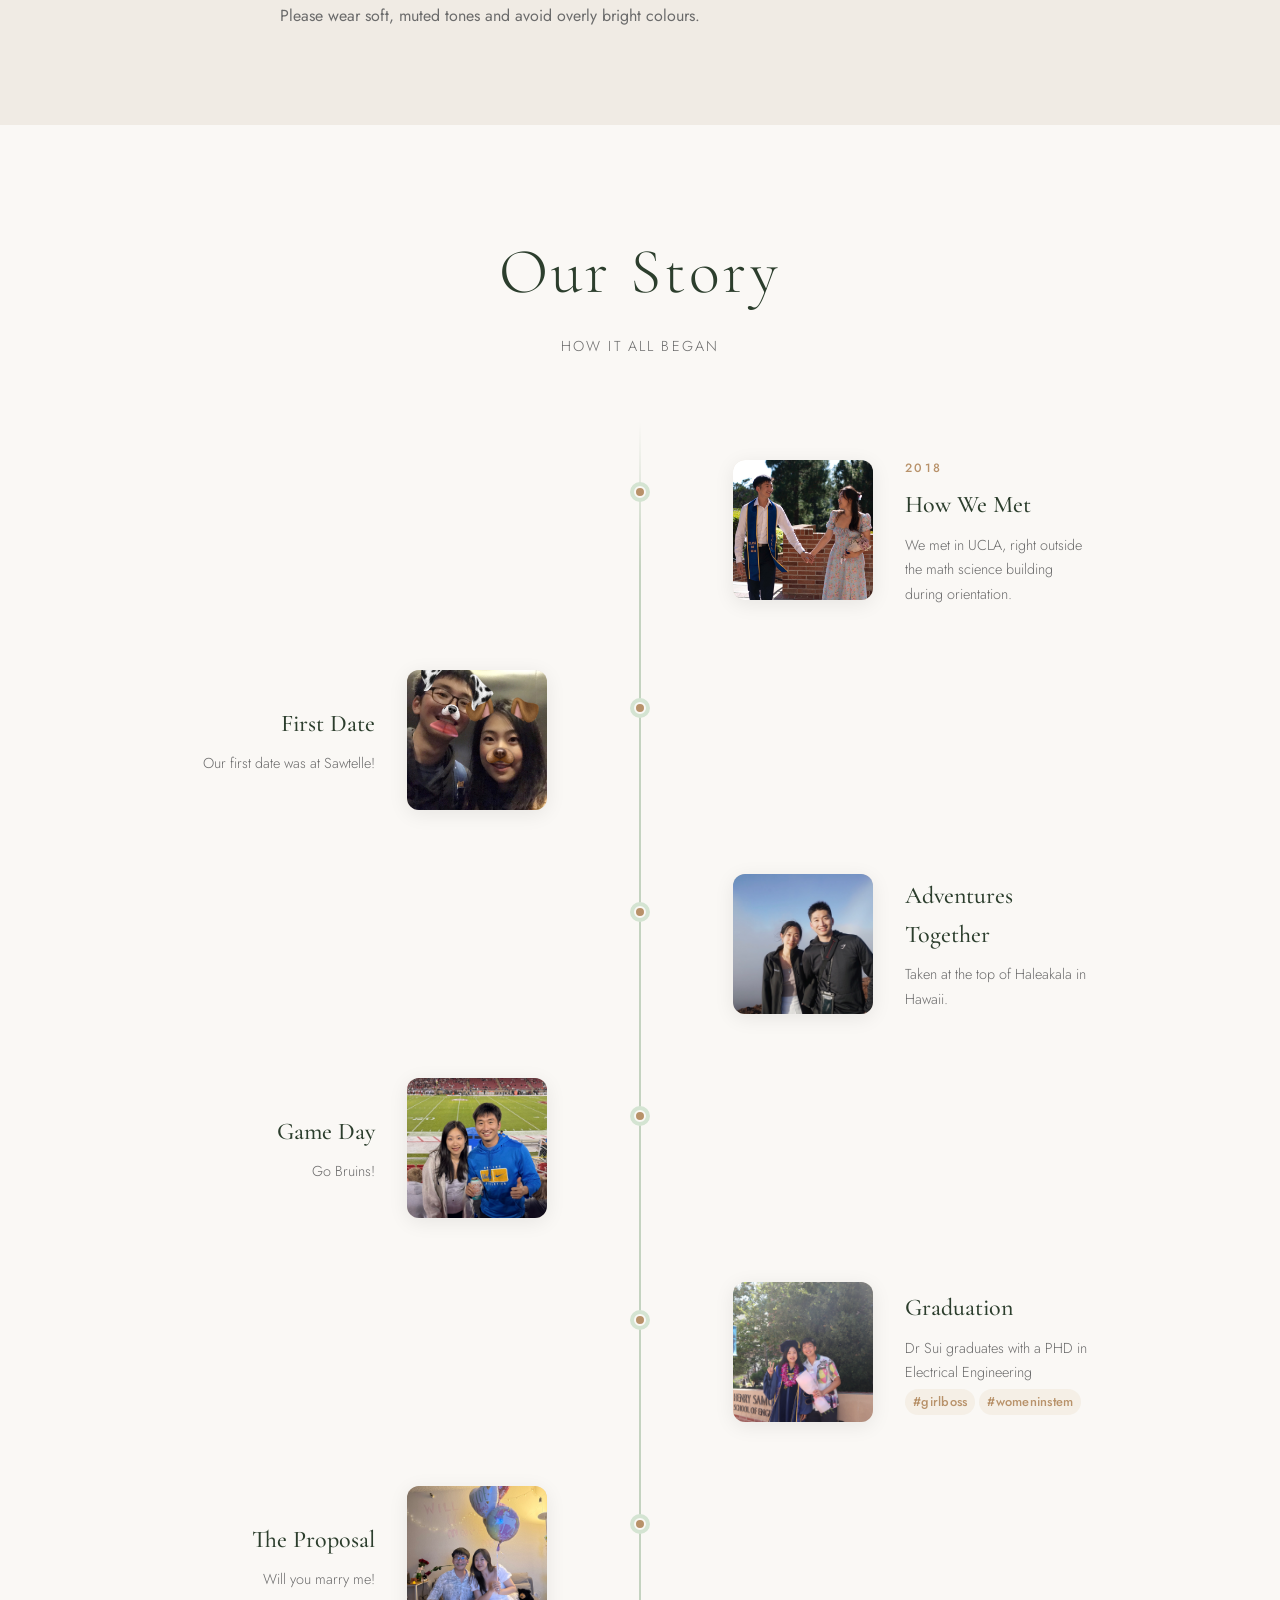
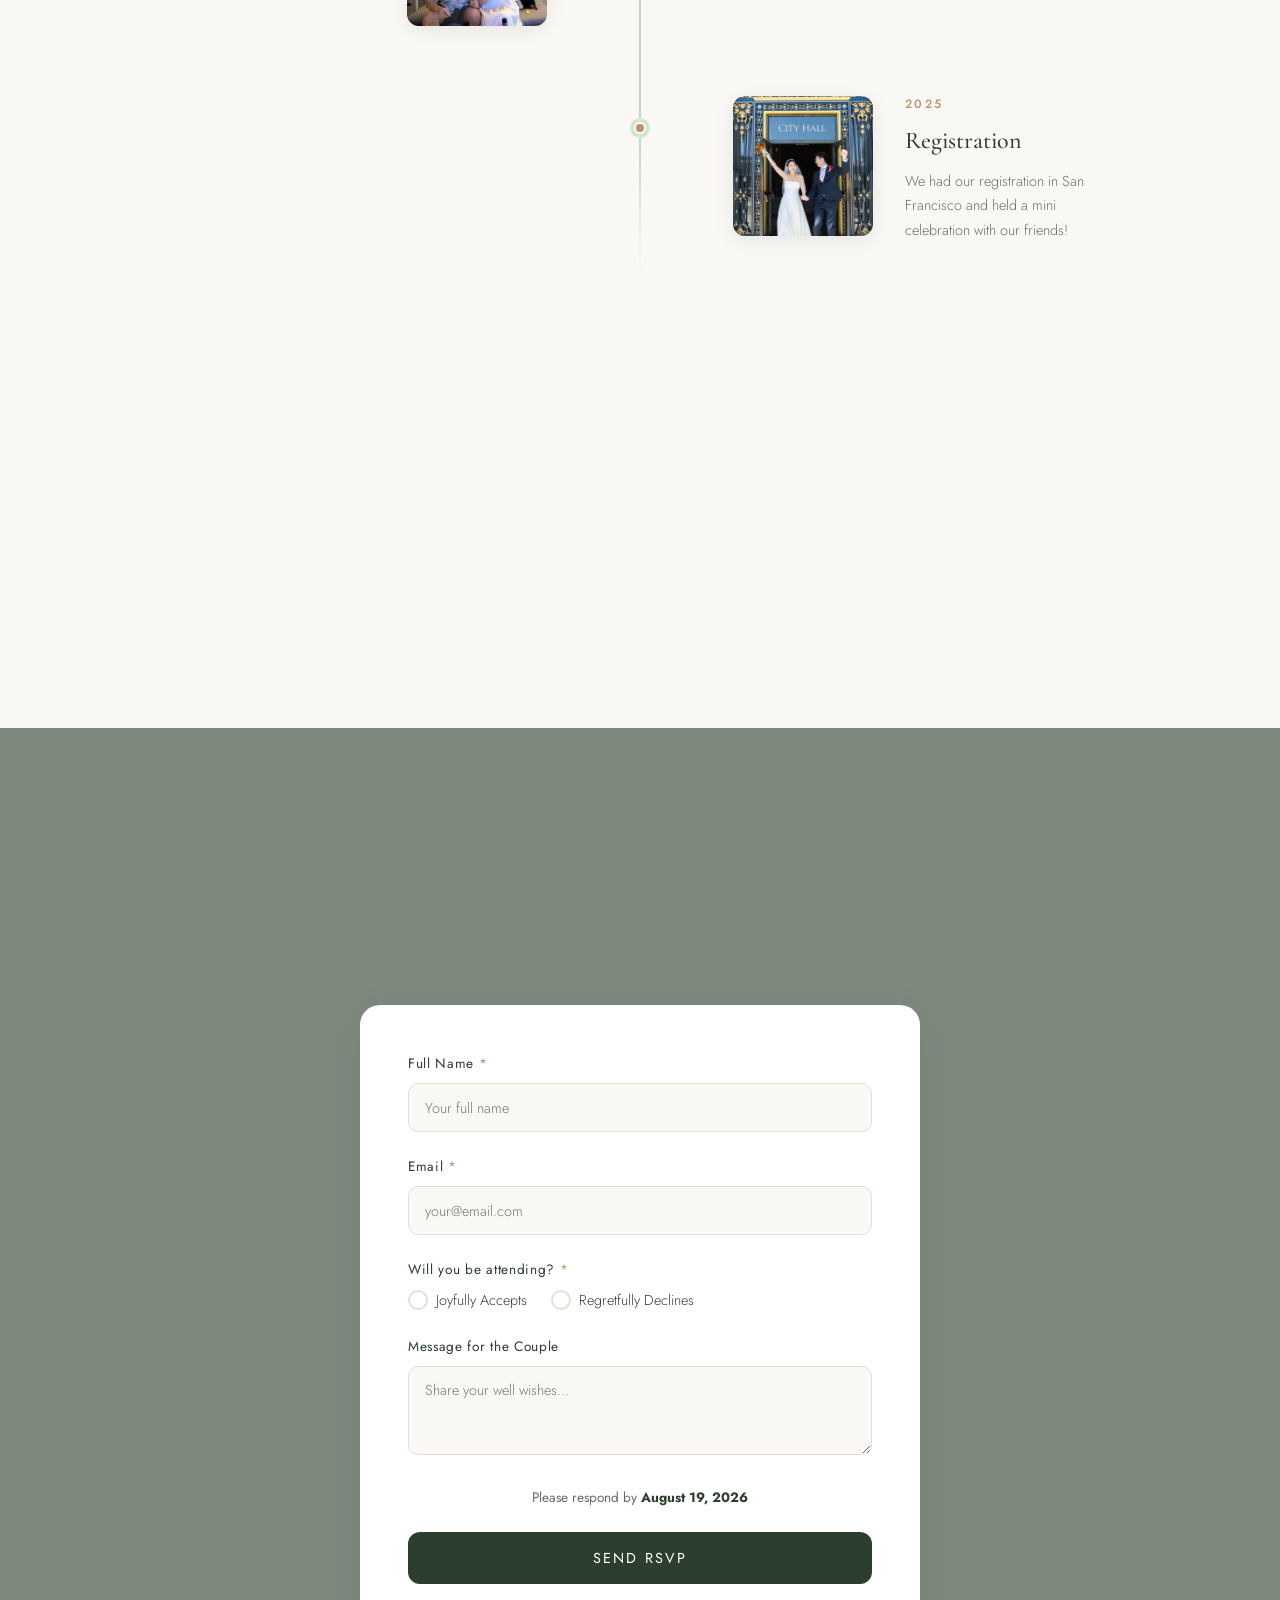
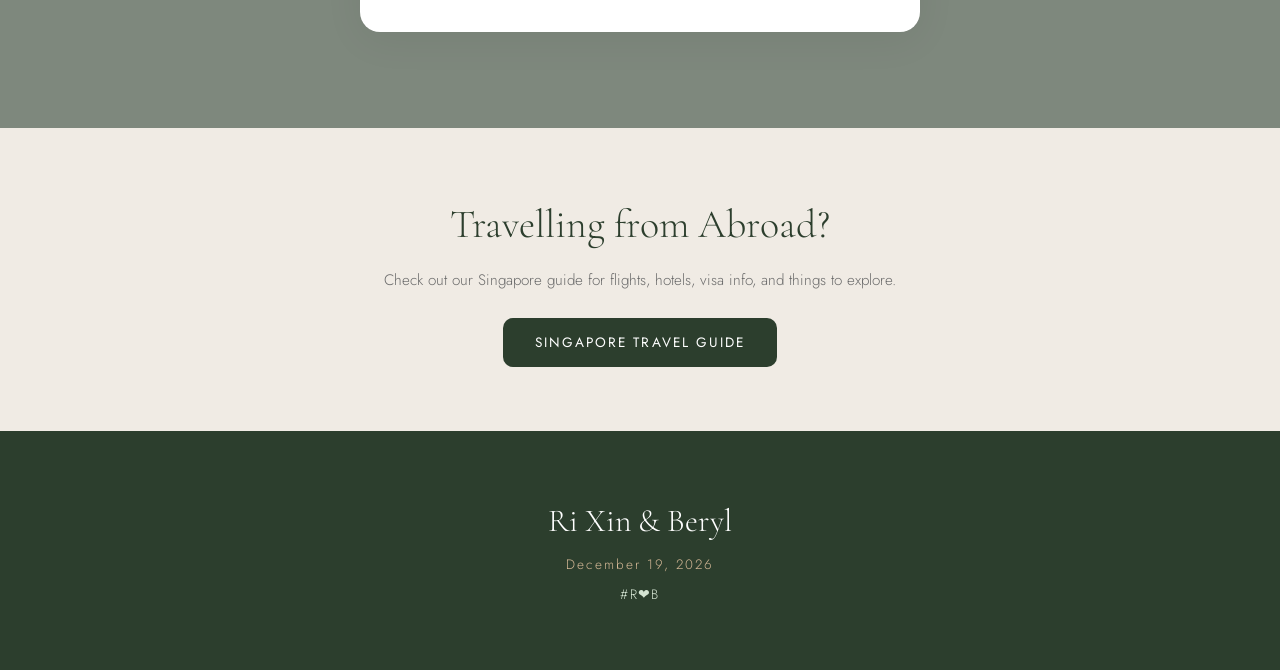
==== commit 0bb0a23f: "Add wedding programme and dress code" ====
--- a/index.html
+++ b/index.html
@@ -60,6 +60,7 @@
       </button>
       <ul class="nav-links" id="navLinks">
         <li><a href="#hero" data-i18n="nav.home">Home</a></li>
+        <li><a href="#programme" data-i18n="nav.programme">Programme</a></li>
         <li><a href="#story" data-i18n="nav.story">Our Story</a></li>
         <li><a href="singapore.html" data-i18n="nav.singapore">Singapore</a></li>
         <li><a href="#rsvp" data-i18n="nav.rsvp">RSVP</a></li>
@@ -113,6 +114,29 @@
     </a>
   </section>
 
+  <section class="programme" id="programme" aria-labelledby="programme-title">
+    <div class="section-header">
+      <h2 class="section-title reveal" id="programme-title" data-i18n="programme.title">On the Day</h2>
+      <p class="section-subtitle reveal" data-i18n="programme.subtitle">19 December 2026 · All times in Singapore time (SGT)</p>
+    </div>
+    <ol class="programme-timeline">
+      <li class="programme-item reveal">
+        <time datetime="2026-12-19T09:30:00+08:00" data-i18n="programme.family.time">9:30 AM</time>
+        <h3 data-i18n="programme.family.title">Family &amp; Wedding Party Arrival</h3>
+        <p data-i18n="programme.family.text">Family, bridesmaids and groomsmen, please arrive at 9:30 AM.</p>
+      </li>
+      <li class="programme-item reveal">
+        <time datetime="2026-12-19T11:30:00+08:00" data-i18n="programme.friends.time">11:30 AM</time>
+        <h3 data-i18n="programme.friends.title">Friends Arrival</h3>
+        <p data-i18n="programme.friends.text">Friends, please join us from 11:30 AM. We can't wait to celebrate with you!</p>
+      </li>
+    </ol>
+    <div class="dress-code reveal">
+      <h3 data-i18n="dress.title">Dress Code</h3>
+      <p data-i18n="dress.text">Please wear soft, muted tones and avoid overly bright colours.</p>
+    </div>
+  </section>
+
   <!-- Section 2: Our Story Timeline -->
   <section class="story" id="story">
     <div class="section-header">
--- a/styles.css
+++ b/styles.css
@@ -472,6 +472,67 @@
   color: var(--text-light);
 }
 
+.programme {
+  padding: 6rem 2rem;
+  background: var(--cream-dark);
+  scroll-margin-top: 4rem;
+}
+
+.programme-timeline {
+  max-width: 720px;
+  margin: 0 auto;
+  list-style: none;
+  border-left: 1px solid var(--gold);
+}
+
+.programme-item {
+  position: relative;
+  padding: 0 0 2.5rem 2rem;
+}
+
+.programme-item:last-child {
+  padding-bottom: 0;
+}
+
+.programme-item::before {
+  content: '';
+  position: absolute;
+  top: 0.6rem;
+  left: -5px;
+  width: 9px;
+  height: 9px;
+  border-radius: 50%;
+  background: var(--gold);
+}
+
+.programme-item time {
+  color: var(--forest);
+  font-size: 0.95rem;
+  font-weight: 500;
+  letter-spacing: 0.1em;
+}
+
+.programme-item h3,
+.dress-code h3 {
+  margin: 0.5rem 0;
+  font-family: var(--font-serif);
+  font-size: 1.75rem;
+  font-weight: 500;
+  color: var(--forest);
+}
+
+.programme-item p,
+.dress-code p {
+  color: var(--text-light);
+}
+
+.dress-code {
+  max-width: 720px;
+  margin: 3rem auto 0;
+  padding-top: 2rem;
+  border-top: 1px solid var(--gold-light);
+}
+
 /* ============================================
    Our Story / Timeline
    ============================================ */
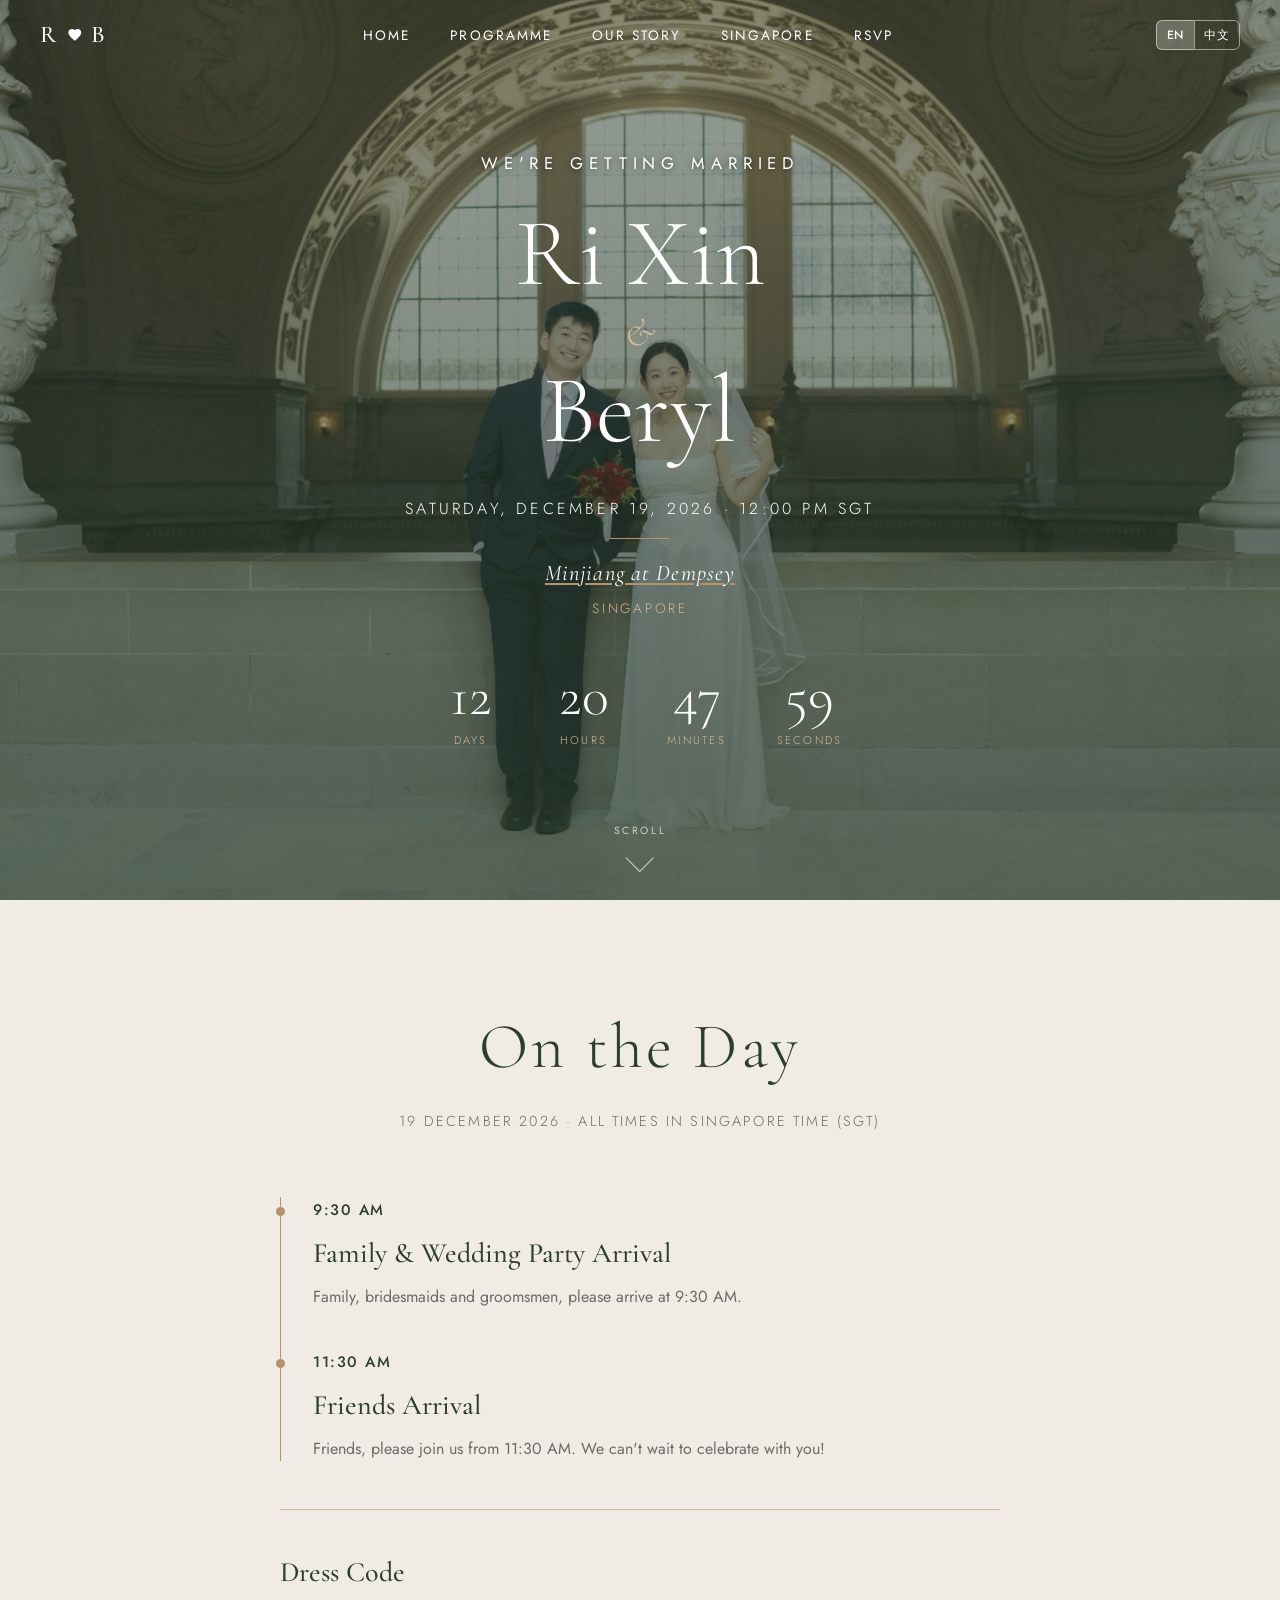
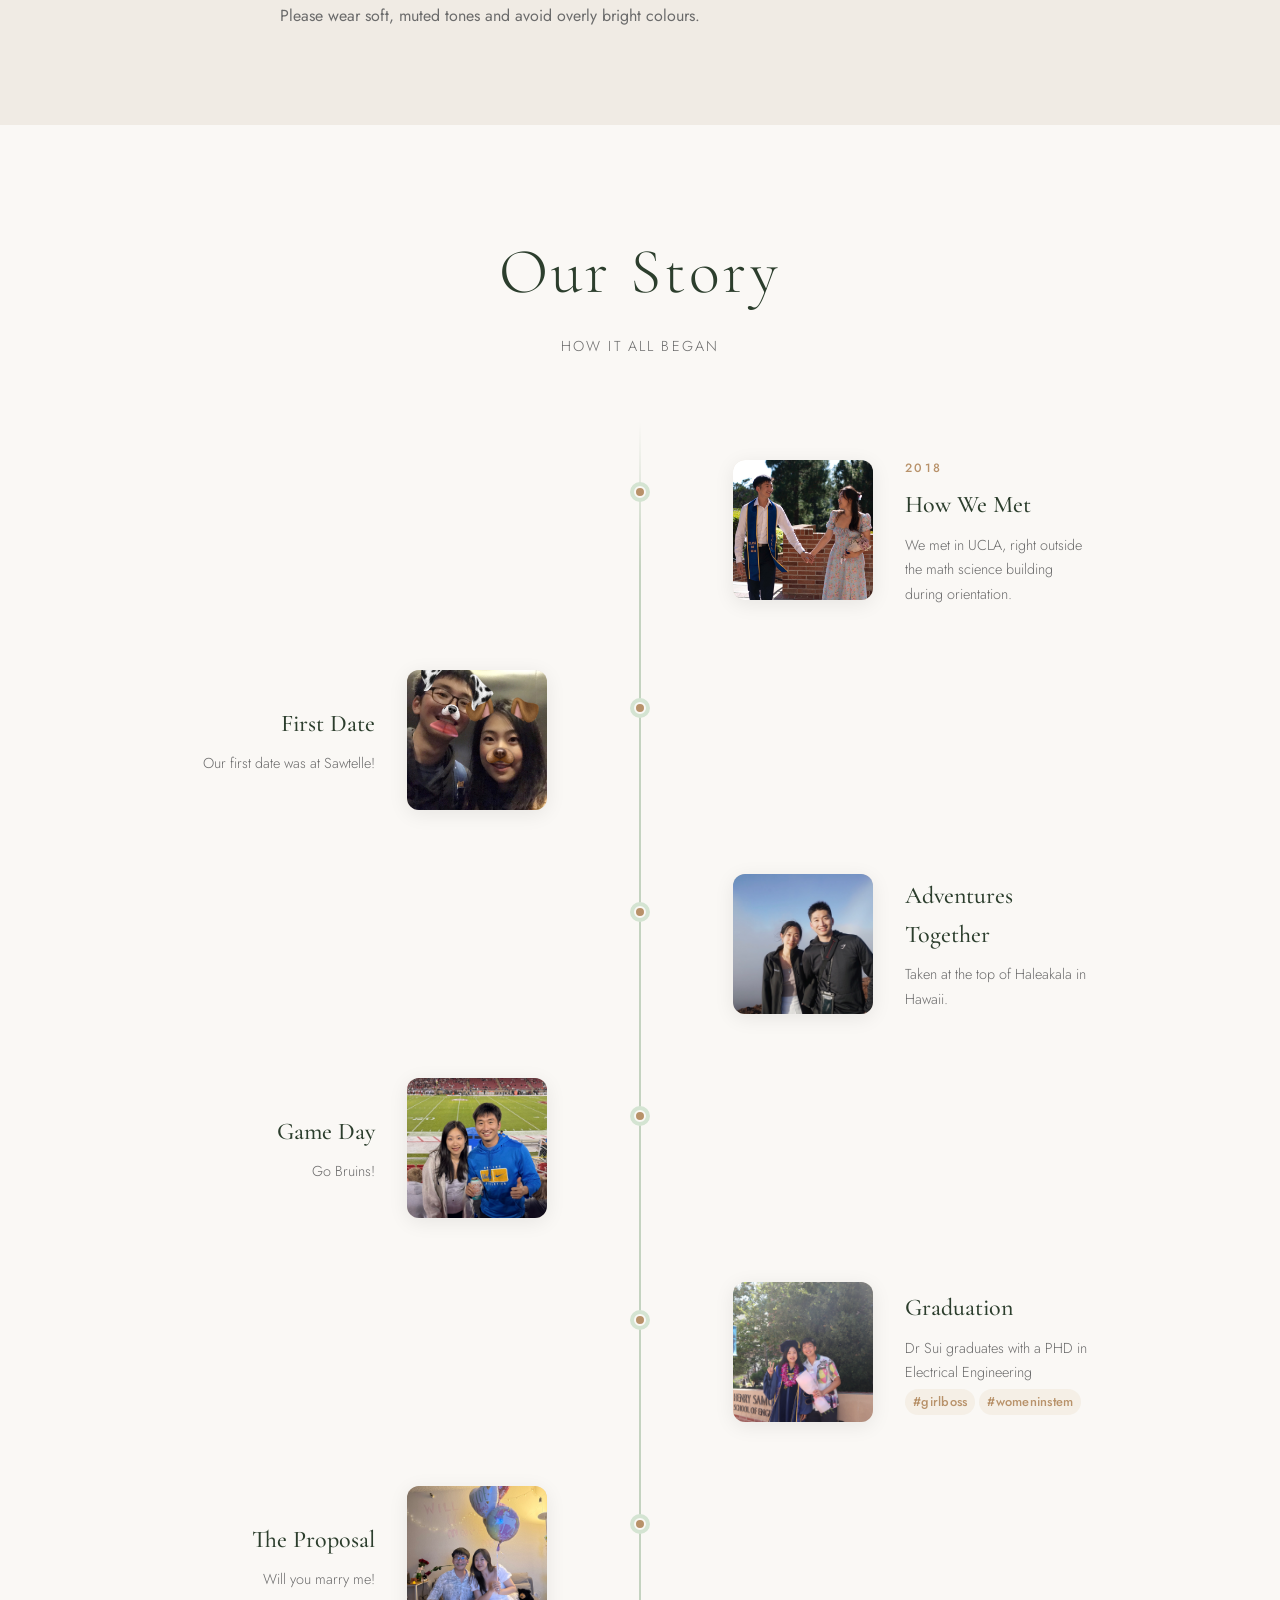
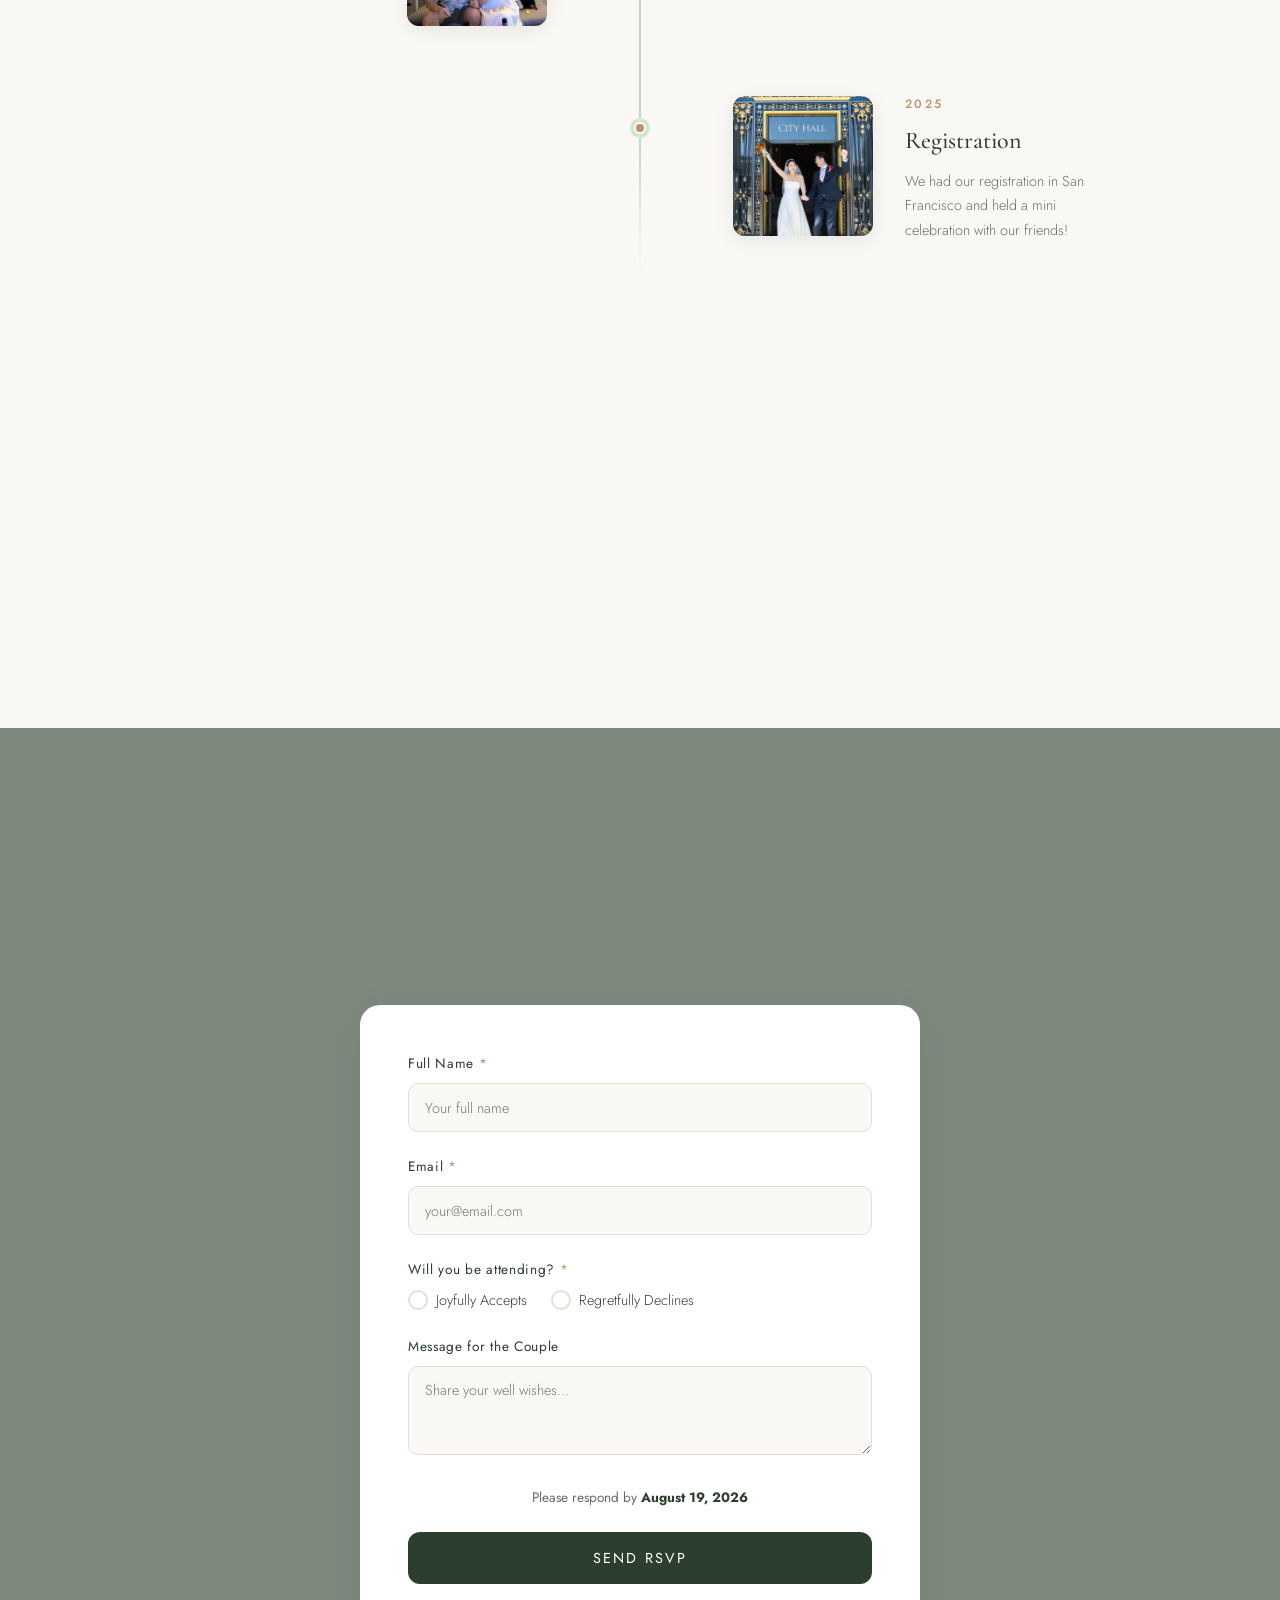
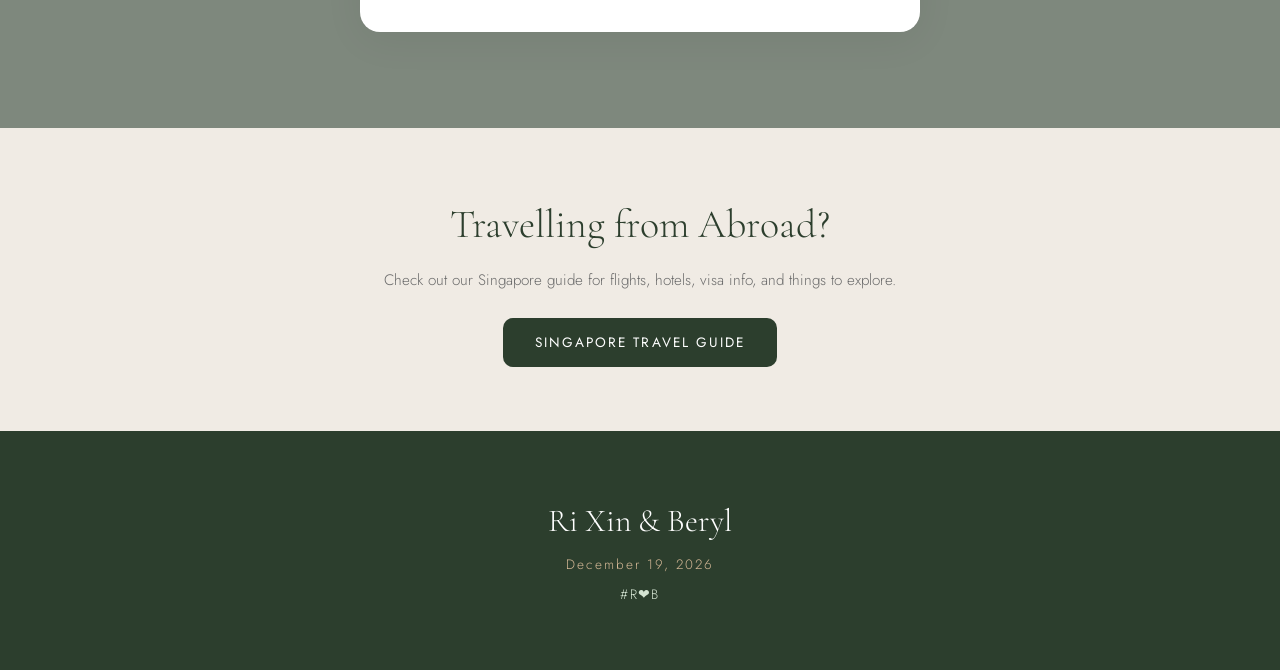
==== commit 7e0de4f8: "Refresh cached programme styles and translations" ====
--- a/index.html
+++ b/index.html
@@ -22,7 +22,7 @@
   <link rel="preconnect" href="https://fonts.googleapis.com">
   <link rel="preconnect" href="https://fonts.gstatic.com" crossorigin>
   <link href="https://fonts.googleapis.com/css2?family=Cormorant+Garamond:ital,wght@0,300;0,400;0,500;0,600;0,700;1,300;1,400;1,500&family=Jost:wght@300;400;500&family=Noto+Serif+SC:wght@300;400;500;600;700&family=Noto+Sans+SC:wght@300;400;500&display=swap" rel="stylesheet">
-  <link rel="stylesheet" href="styles.css">
+  <link rel="stylesheet" href="styles.css?v=0bb0a23">
   <!-- Structured Data -->
   <script type="application/ld+json">
   {
@@ -412,7 +412,7 @@
     <img class="lightbox-img" id="lightboxImg" src="" alt="">
   </div>
 
-  <script src="i18n.js"></script>
+  <script src="i18n.js?v=0bb0a23"></script>
   <script src="script.js"></script>
 </body>
 </html>
